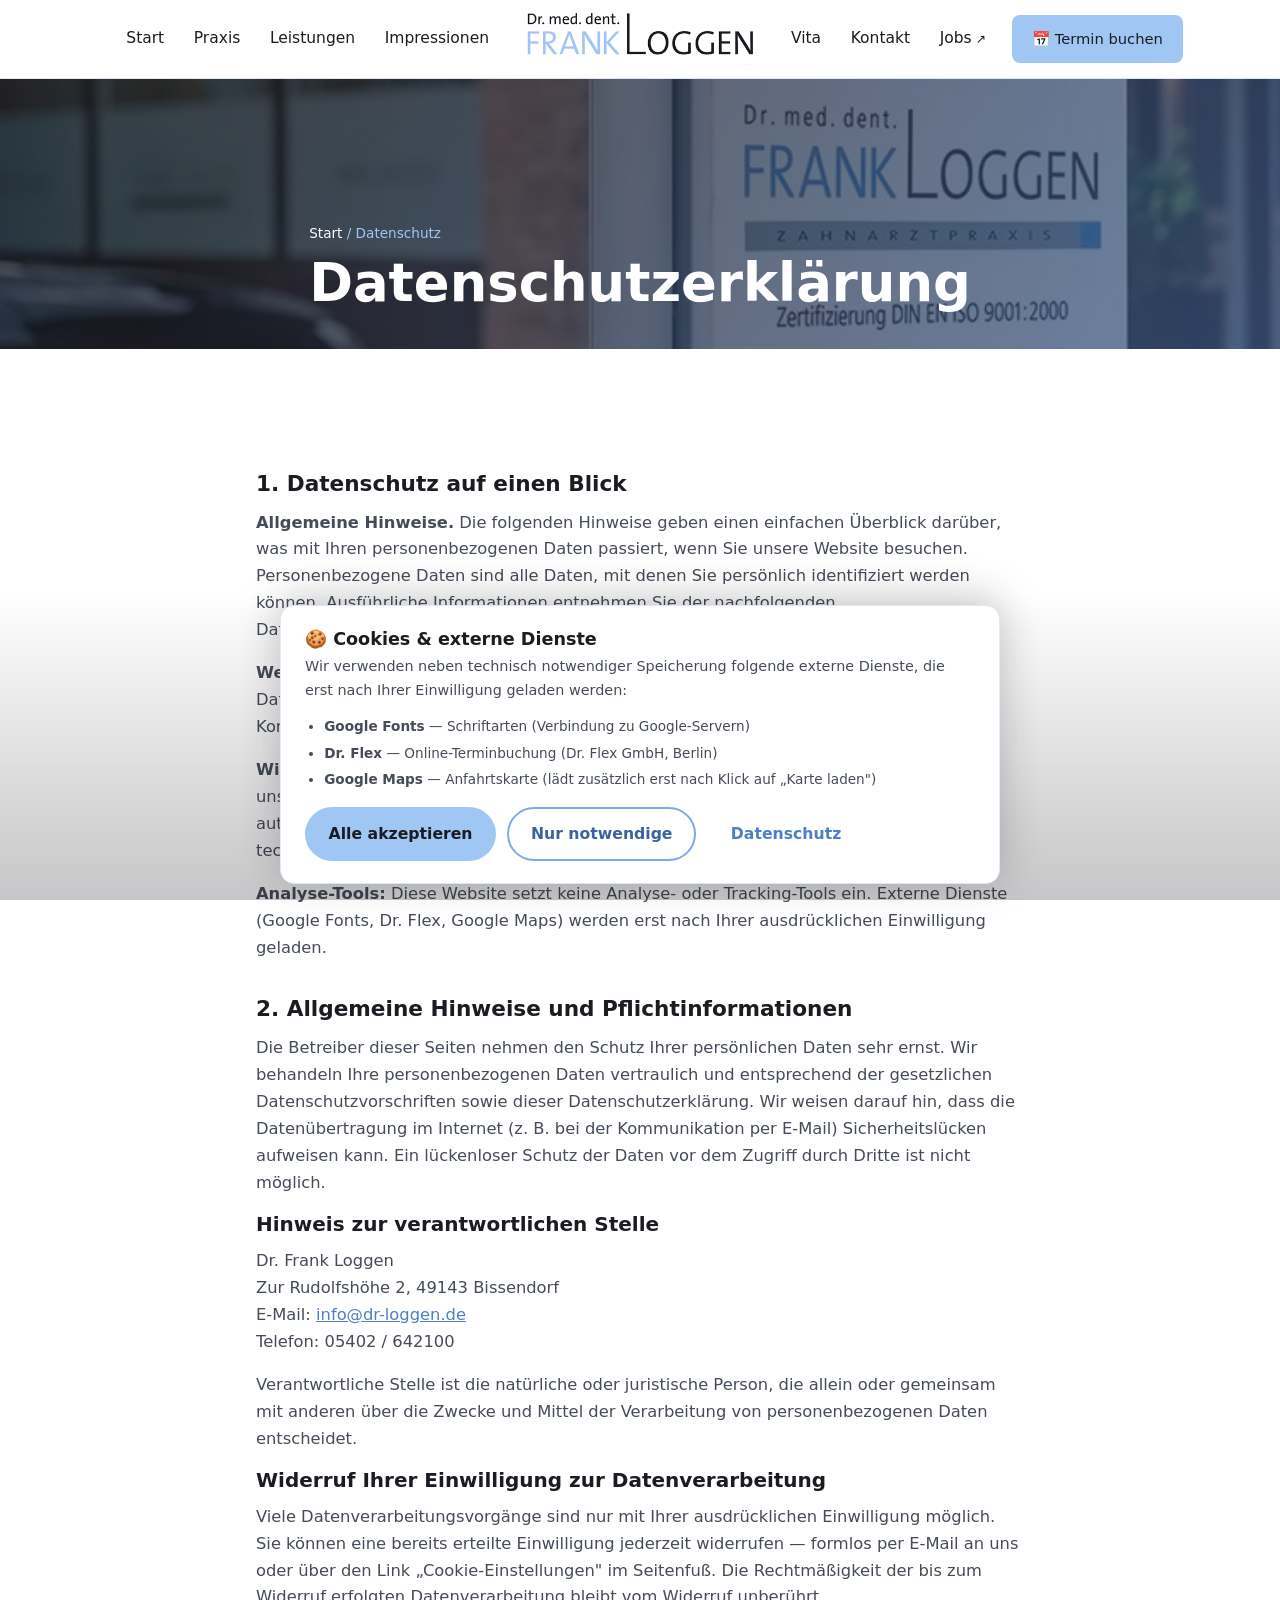
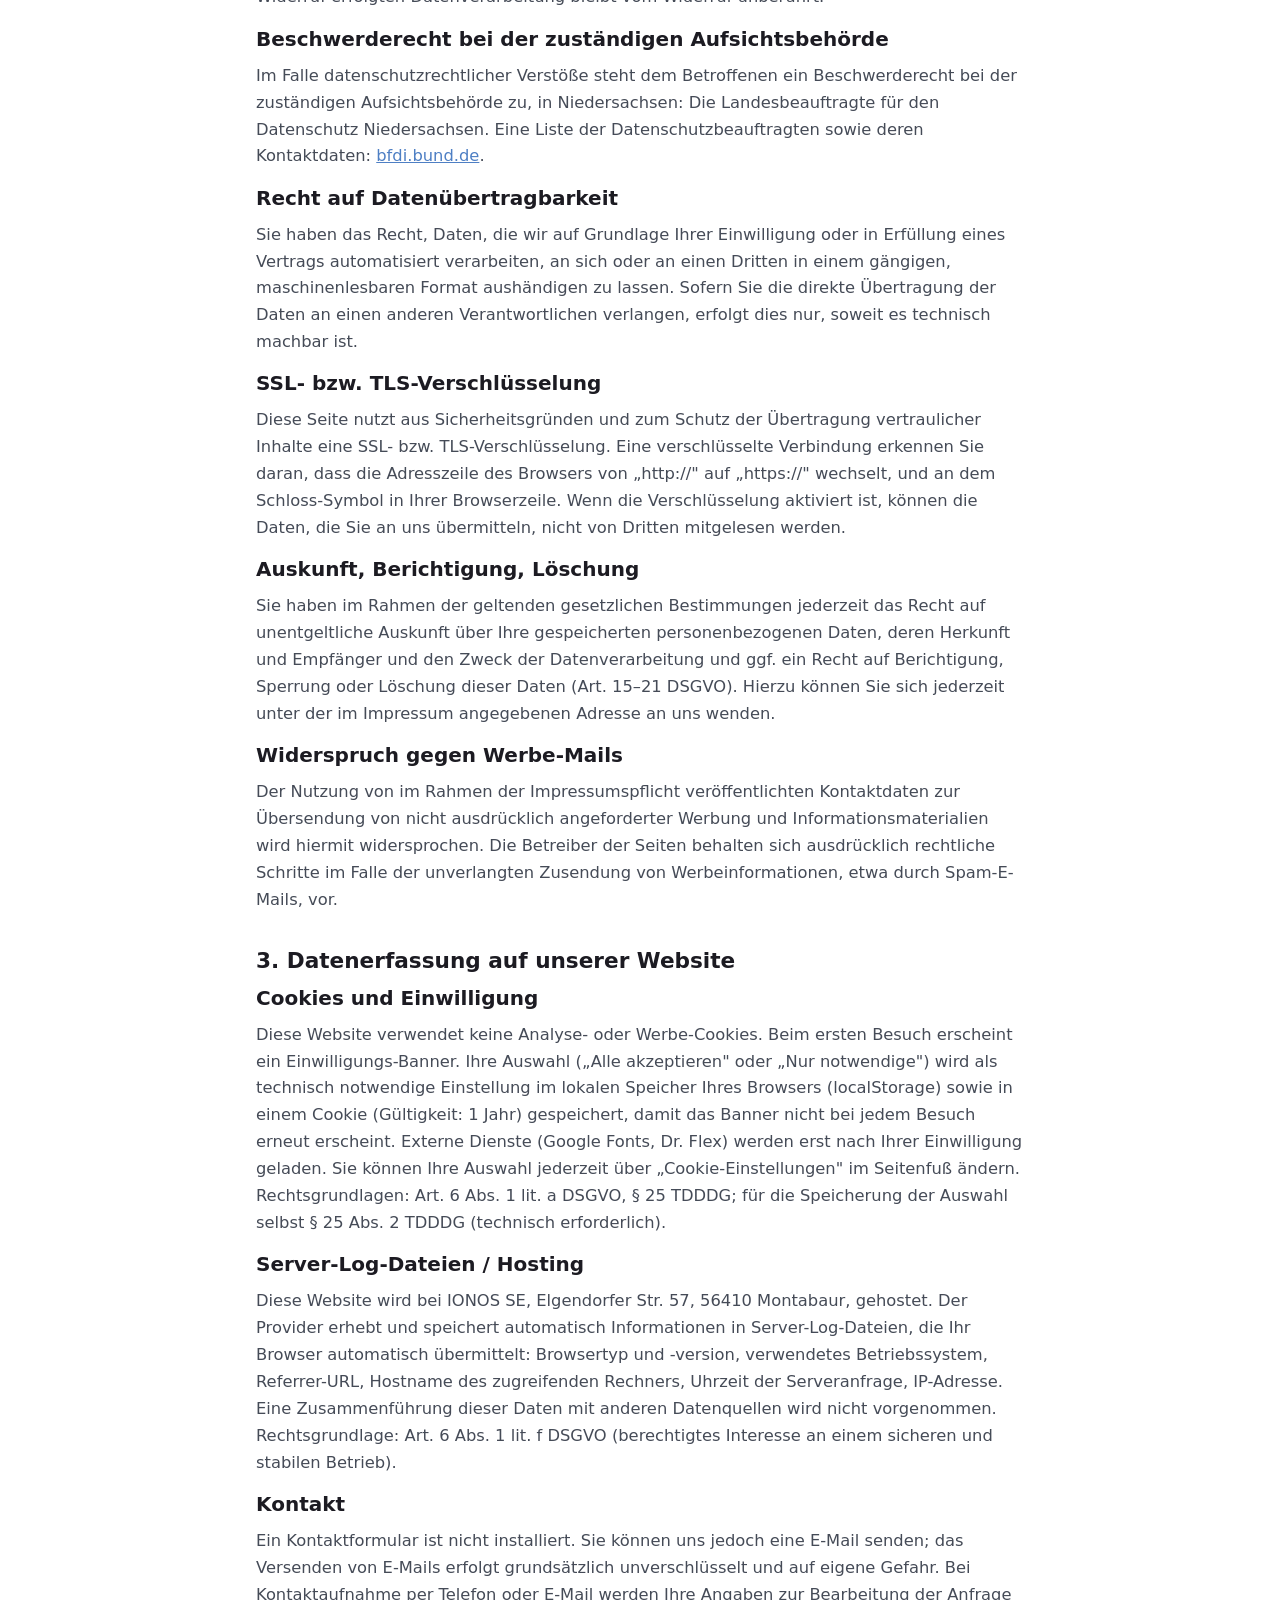
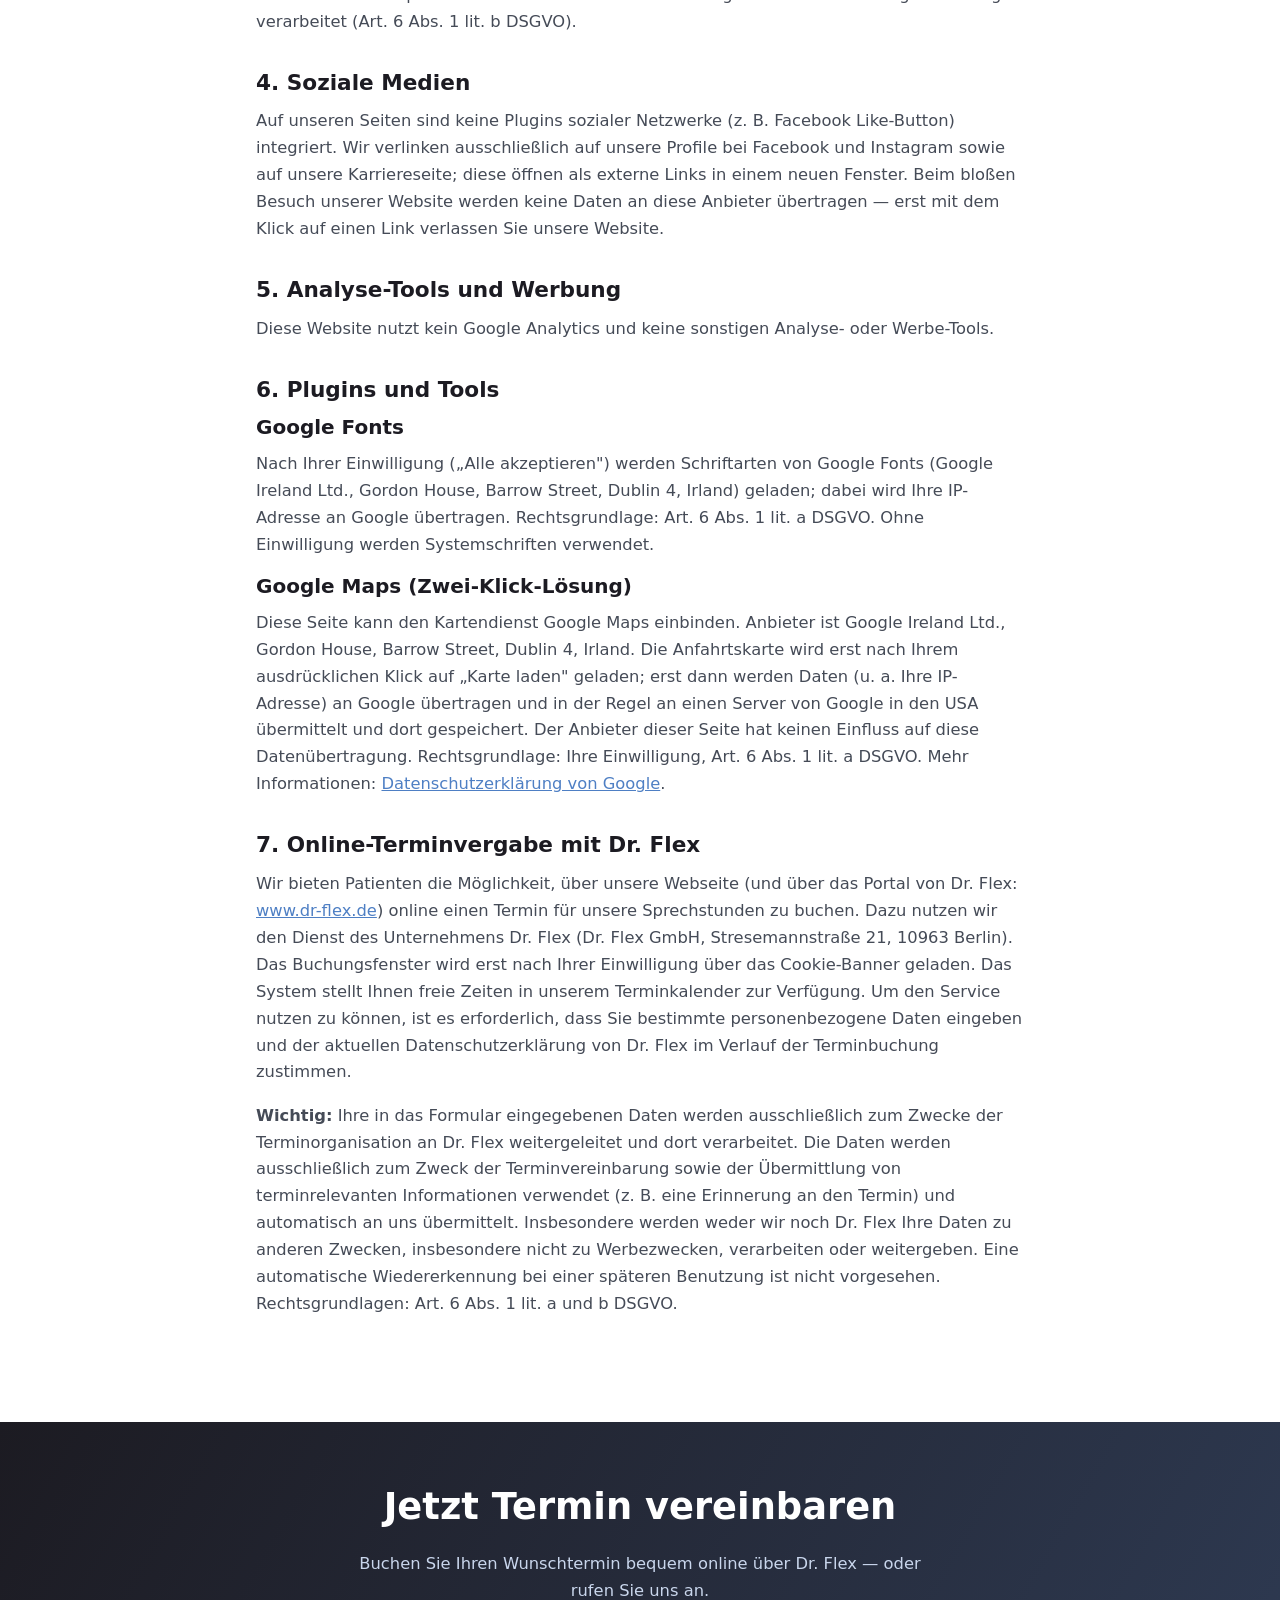
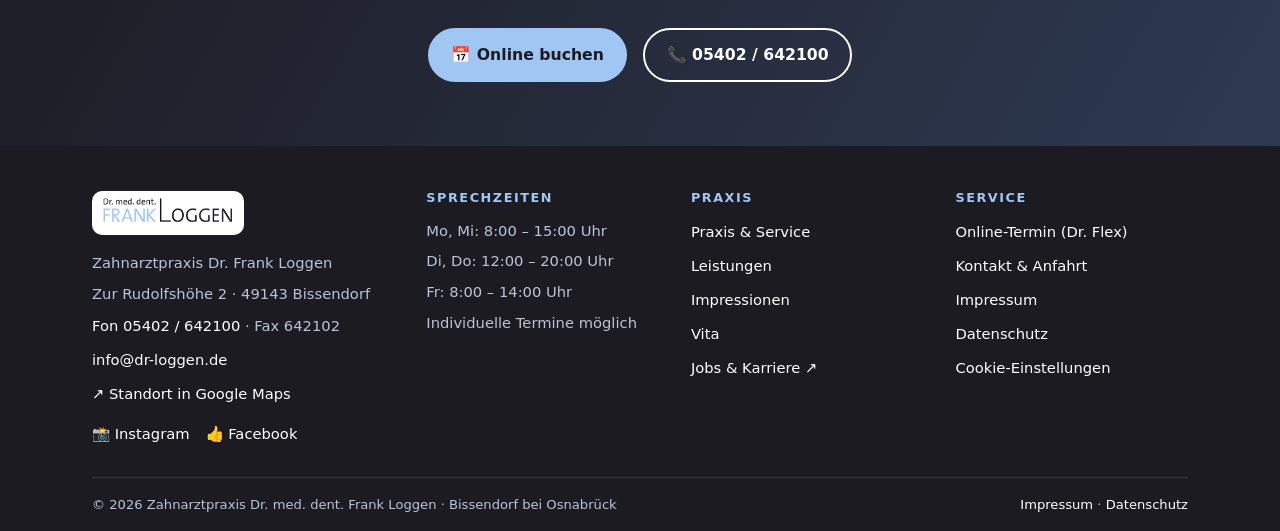
==== index.html @ 16f5368c "v21" ====
<!DOCTYPE html>
<html lang="de">
<head>
<meta charset="utf-8">
<meta name="viewport" content="width=device-width, initial-scale=1">
<title>Datenschutz — Zahnarzt Dr. Loggen Bissendorf</title>
<meta name="description" content="Datenschutzerklärung der Zahnarztpraxis Dr. med. dent. Frank Loggen, Bissendorf.">
<meta name="theme-color" content="#A0C6F3">
<link rel="icon" href="img/logo.png" type="image/png">
<link rel="apple-touch-icon" href="img/logo.png">
<link rel="stylesheet" href="css/style.css?v=27">
<!-- Externe Dienste (Google Fonts, Dr. Flex) werden erst nach
     Cookie-Einwilligung über js/main.js geladen -->
<script src="js/main.js?v=27" defer></script>
</head>
<body>
<a class="skip" href="#main">Zum Inhalt springen</a>

<header class="header">
  <div class="header-inner">
    <button class="burger" aria-expanded="false" aria-controls="nav-panel" aria-label="Menü öffnen">
      <span></span><span></span><span></span>
    </button>
    <nav class="nav-side nav-left" aria-label="Hauptnavigation links">
      <a href="index.html">Start</a>
      <a href="praxis.html">Praxis</a>
      <a href="leistungen.html">Leistungen</a>
      <a href="impressionen.html">Impressionen</a>
    </nav>
    <a class="brand" href="index.html" aria-label="Zur Startseite — Dr. med. dent. Frank Loggen">
      <img src="img/logo.png" alt="Dr. med. dent. Frank Loggen" width="240" height="55">
    </a>
    <nav class="nav-side nav-right" aria-label="Hauptnavigation rechts">
      <a href="vita.html">Vita</a>
      <a href="kontakt.html">Kontakt</a>
      <a class="ext" href="https://dr-loggen.maxbenedikt-karriereseite.de/" target="_blank" rel="noopener" title="Jobs &amp; Karriere"><span>Jobs</span></a>
      <a class="btn btn-primary nav-cta" href="kontakt.html#termin" data-booking>📅 Termin buchen</a>
    </nav>
    <a class="header-call" href="tel:+495402642100" aria-label="Anrufen: 05402 642100">📞</a>
  </div>
</header>

<!-- Mobiles Menü — bewusst AUSSERHALB des Headers (Safari-Fix: position:fixed
     in Elementen mit backdrop-filter wird sonst falsch berechnet) -->
<nav class="nav-panel" id="nav-panel" aria-label="Hauptnavigation">
  <button class="panel-close" aria-label="Menü schließen">✕</button>
  <a href="index.html">Start</a>
      <a href="praxis.html">Praxis</a>
      <a href="leistungen.html">Leistungen</a>
      <a href="impressionen.html">Impressionen</a>
      <a href="vita.html">Vita</a>
      <a href="kontakt.html">Kontakt</a>
  <a class="ext" href="https://dr-loggen.maxbenedikt-karriereseite.de/" target="_blank" rel="noopener"><span>Jobs</span></a>
  <a class="btn btn-primary" href="kontakt.html#termin" data-booking>📅 Termin buchen</a>
  <div class="panel-info">Zur Rudolfshöhe 2 · 49143 Bissendorf<br>Mo Mi 8–15 · Di Do 12–20 · Fr 8–14 Uhr</div>
</nav>

<main id="main">

<div class="ph">
  <div class="ph-bg"><img src="https://www.dr-loggen.de/img/praxis-loggen-haus-01.jpg" alt="" loading="lazy" onerror="this.onerror=null;this.src='img/praxis-loggen-haus-01.jpg'"></div>
  <div class="container ph-content">
    <div class="breadcrumb"><a href="index.html">Start</a> <span>/ Datenschutz</span></div>
    <h1>Datenschutzerklärung</h1>
  </div>
</div>

<section class="section section-alt">
  <div class="container legal">

    <h2>1. Datenschutz auf einen Blick</h2>
    <p><strong>Allgemeine Hinweise.</strong> Die folgenden Hinweise geben einen einfachen Überblick
    darüber, was mit Ihren personenbezogenen Daten passiert, wenn Sie unsere Website besuchen.
    Personenbezogene Daten sind alle Daten, mit denen Sie persönlich identifiziert werden können.
    Ausführliche Informationen entnehmen Sie der nachfolgenden Datenschutzerklärung.</p>
    <p><strong>Wer ist verantwortlich für die Datenerfassung auf dieser Website?</strong>
    Die Datenverarbeitung auf dieser Website erfolgt durch den Websitebetreiber. Dessen Kontaktdaten
    können Sie dem <a href="impressum.html">Impressum</a> dieser Website entnehmen.</p>
    <p><strong>Wie erfassen wir Ihre Daten?</strong> Ihre Daten werden zum einen dadurch erhoben,
    dass Sie uns diese mitteilen (z.&nbsp;B. bei einer Terminbuchung oder per E-Mail). Andere Daten
    werden automatisch beim Besuch der Website durch unsere IT-Systeme erfasst — vor allem technische
    Daten (z.&nbsp;B. Internetbrowser, Betriebssystem oder Uhrzeit des Seitenaufrufs).</p>
    <p><strong>Analyse-Tools:</strong> Diese Website setzt keine Analyse- oder Tracking-Tools ein.
    Externe Dienste (Google Fonts, Dr. Flex, Google Maps) werden erst nach Ihrer ausdrücklichen
    Einwilligung geladen.</p>

    <h2>2. Allgemeine Hinweise und Pflichtinformationen</h2>
    <p>Die Betreiber dieser Seiten nehmen den Schutz Ihrer persönlichen Daten sehr ernst. Wir
    behandeln Ihre personenbezogenen Daten vertraulich und entsprechend der gesetzlichen
    Datenschutzvorschriften sowie dieser Datenschutzerklärung. Wir weisen darauf hin, dass die
    Datenübertragung im Internet (z.&nbsp;B. bei der Kommunikation per E-Mail) Sicherheitslücken
    aufweisen kann. Ein lückenloser Schutz der Daten vor dem Zugriff durch Dritte ist nicht möglich.</p>

    <h3>Hinweis zur verantwortlichen Stelle</h3>
    <p>Dr. Frank Loggen<br>Zur Rudolfshöhe 2, 49143 Bissendorf<br>
    E-Mail: <a href="mailto:info@dr-loggen.de">info@dr-loggen.de</a><br>Telefon: 05402 / 642100</p>
    <p>Verantwortliche Stelle ist die natürliche oder juristische Person, die allein oder gemeinsam
    mit anderen über die Zwecke und Mittel der Verarbeitung von personenbezogenen Daten entscheidet.</p>

    <h3>Widerruf Ihrer Einwilligung zur Datenverarbeitung</h3>
    <p>Viele Datenverarbeitungsvorgänge sind nur mit Ihrer ausdrücklichen Einwilligung möglich.
    Sie können eine bereits erteilte Einwilligung jederzeit widerrufen — formlos per E-Mail an uns
    oder über den Link „Cookie-Einstellungen" im Seitenfuß. Die Rechtmäßigkeit der bis zum Widerruf
    erfolgten Datenverarbeitung bleibt vom Widerruf unberührt.</p>

    <h3>Beschwerderecht bei der zuständigen Aufsichtsbehörde</h3>
    <p>Im Falle datenschutzrechtlicher Verstöße steht dem Betroffenen ein Beschwerderecht bei der
    zuständigen Aufsichtsbehörde zu, in Niedersachsen: Die Landesbeauftragte für den Datenschutz
    Niedersachsen. Eine Liste der Datenschutzbeauftragten sowie deren Kontaktdaten:
    <a href="https://www.bfdi.bund.de/DE/Service/Anschriften/anschriften_table.html" target="_blank"
    rel="noopener">bfdi.bund.de</a>.</p>

    <h3>Recht auf Datenübertragbarkeit</h3>
    <p>Sie haben das Recht, Daten, die wir auf Grundlage Ihrer Einwilligung oder in Erfüllung eines
    Vertrags automatisiert verarbeiten, an sich oder an einen Dritten in einem gängigen,
    maschinenlesbaren Format aushändigen zu lassen. Sofern Sie die direkte Übertragung der Daten an
    einen anderen Verantwortlichen verlangen, erfolgt dies nur, soweit es technisch machbar ist.</p>

    <h3>SSL- bzw. TLS-Verschlüsselung</h3>
    <p>Diese Seite nutzt aus Sicherheitsgründen und zum Schutz der Übertragung vertraulicher Inhalte
    eine SSL- bzw. TLS-Verschlüsselung. Eine verschlüsselte Verbindung erkennen Sie daran, dass die
    Adresszeile des Browsers von „http://" auf „https://" wechselt, und an dem Schloss-Symbol in
    Ihrer Browserzeile. Wenn die Verschlüsselung aktiviert ist, können die Daten, die Sie an uns
    übermitteln, nicht von Dritten mitgelesen werden.</p>

    <h3>Auskunft, Berichtigung, Löschung</h3>
    <p>Sie haben im Rahmen der geltenden gesetzlichen Bestimmungen jederzeit das Recht auf
    unentgeltliche Auskunft über Ihre gespeicherten personenbezogenen Daten, deren Herkunft und
    Empfänger und den Zweck der Datenverarbeitung und ggf. ein Recht auf Berichtigung, Sperrung oder
    Löschung dieser Daten (Art. 15–21 DSGVO). Hierzu können Sie sich jederzeit unter der im
    Impressum angegebenen Adresse an uns wenden.</p>

    <h3>Widerspruch gegen Werbe-Mails</h3>
    <p>Der Nutzung von im Rahmen der Impressumspflicht veröffentlichten Kontaktdaten zur Übersendung
    von nicht ausdrücklich angeforderter Werbung und Informationsmaterialien wird hiermit
    widersprochen. Die Betreiber der Seiten behalten sich ausdrücklich rechtliche Schritte im Falle
    der unverlangten Zusendung von Werbeinformationen, etwa durch Spam-E-Mails, vor.</p>

    <h2>3. Datenerfassung auf unserer Website</h2>

    <h3>Cookies und Einwilligung</h3>
    <p>Diese Website verwendet keine Analyse- oder Werbe-Cookies. Beim ersten Besuch erscheint ein
    Einwilligungs-Banner. Ihre Auswahl („Alle akzeptieren" oder „Nur notwendige") wird als technisch
    notwendige Einstellung im lokalen Speicher Ihres Browsers (localStorage) sowie in einem Cookie
    (Gültigkeit: 1 Jahr) gespeichert, damit das Banner nicht bei jedem Besuch erneut erscheint.
    Externe Dienste (Google Fonts, Dr. Flex) werden erst nach Ihrer Einwilligung geladen. Sie können
    Ihre Auswahl jederzeit über „Cookie-Einstellungen" im Seitenfuß ändern. Rechtsgrundlagen:
    Art. 6 Abs. 1 lit. a DSGVO, § 25 TDDDG; für die Speicherung der Auswahl selbst
    § 25 Abs. 2 TDDDG (technisch erforderlich).</p>

    <h3>Server-Log-Dateien / Hosting</h3>
    <p>Diese Website wird bei IONOS SE, Elgendorfer Str. 57, 56410 Montabaur, gehostet. Der Provider
    erhebt und speichert automatisch Informationen in Server-Log-Dateien, die Ihr Browser automatisch
    übermittelt: Browsertyp und -version, verwendetes Betriebssystem, Referrer-URL, Hostname des
    zugreifenden Rechners, Uhrzeit der Serveranfrage, IP-Adresse. Eine Zusammenführung dieser Daten
    mit anderen Datenquellen wird nicht vorgenommen. Rechtsgrundlage: Art. 6 Abs. 1 lit. f DSGVO
    (berechtigtes Interesse an einem sicheren und stabilen Betrieb).</p>

    <h3>Kontakt</h3>
    <p>Ein Kontaktformular ist nicht installiert. Sie können uns jedoch eine E-Mail senden; das
    Versenden von E-Mails erfolgt grundsätzlich unverschlüsselt und auf eigene Gefahr. Bei
    Kontaktaufnahme per Telefon oder E-Mail werden Ihre Angaben zur Bearbeitung der Anfrage
    verarbeitet (Art. 6 Abs. 1 lit. b DSGVO).</p>

    <h2>4. Soziale Medien</h2>
    <p>Auf unseren Seiten sind keine Plugins sozialer Netzwerke (z.&nbsp;B. Facebook Like-Button)
    integriert. Wir verlinken ausschließlich auf unsere Profile bei Facebook und Instagram sowie
    auf unsere Karriereseite; diese öffnen als externe Links in einem neuen Fenster. Beim bloßen
    Besuch unserer Website werden keine Daten an diese Anbieter übertragen — erst mit dem Klick
    auf einen Link verlassen Sie unsere Website.</p>

    <h2>5. Analyse-Tools und Werbung</h2>
    <p>Diese Website nutzt kein Google Analytics und keine sonstigen Analyse- oder Werbe-Tools.</p>

    <h2>6. Plugins und Tools</h2>

    <h3>Google Fonts</h3>
    <p>Nach Ihrer Einwilligung („Alle akzeptieren") werden Schriftarten von Google Fonts
    (Google Ireland Ltd., Gordon House, Barrow Street, Dublin 4, Irland) geladen; dabei wird Ihre
    IP-Adresse an Google übertragen. Rechtsgrundlage: Art. 6 Abs. 1 lit. a DSGVO. Ohne Einwilligung
    werden Systemschriften verwendet.</p>

    <h3>Google Maps (Zwei-Klick-Lösung)</h3>
    <p>Diese Seite kann den Kartendienst Google Maps einbinden. Anbieter ist Google Ireland Ltd.,
    Gordon House, Barrow Street, Dublin 4, Irland. Die Anfahrtskarte wird erst nach Ihrem
    ausdrücklichen Klick auf „Karte laden" geladen; erst dann werden Daten (u.&nbsp;a. Ihre
    IP-Adresse) an Google übertragen und in der Regel an einen Server von Google in den USA
    übermittelt und dort gespeichert. Der Anbieter dieser Seite hat keinen Einfluss auf diese
    Datenübertragung. Rechtsgrundlage: Ihre Einwilligung, Art. 6 Abs. 1 lit. a DSGVO.
    Mehr Informationen: <a href="https://policies.google.com/privacy?hl=de" target="_blank"
    rel="noopener">Datenschutzerklärung von Google</a>.</p>

    <h2>7. Online-Terminvergabe mit Dr. Flex</h2>
    <p>Wir bieten Patienten die Möglichkeit, über unsere Webseite (und über das Portal von Dr. Flex:
    <a href="https://www.dr-flex.de" target="_blank" rel="noopener">www.dr-flex.de</a>) online einen
    Termin für unsere Sprechstunden zu buchen. Dazu nutzen wir den Dienst des Unternehmens Dr. Flex
    (Dr. Flex GmbH, Stresemannstraße 21, 10963 Berlin). Das Buchungsfenster wird erst nach Ihrer
    Einwilligung über das Cookie-Banner geladen. Das System stellt Ihnen freie Zeiten in unserem
    Terminkalender zur Verfügung. Um den Service nutzen zu können, ist es erforderlich, dass Sie
    bestimmte personenbezogene Daten eingeben und der aktuellen Datenschutzerklärung von Dr. Flex
    im Verlauf der Terminbuchung zustimmen.</p>
    <p><strong>Wichtig:</strong> Ihre in das Formular eingegebenen Daten werden ausschließlich zum
    Zwecke der Terminorganisation an Dr. Flex weitergeleitet und dort verarbeitet. Die Daten werden
    ausschließlich zum Zweck der Terminvereinbarung sowie der Übermittlung von terminrelevanten
    Informationen verwendet (z.&nbsp;B. eine Erinnerung an den Termin) und automatisch an uns
    übermittelt. Insbesondere werden weder wir noch Dr. Flex Ihre Daten zu anderen Zwecken,
    insbesondere nicht zu Werbezwecken, verarbeiten oder weitergeben. Eine automatische
    Wiedererkennung bei einer späteren Benutzung ist nicht vorgesehen. Rechtsgrundlagen:
    Art. 6 Abs. 1 lit. a und b DSGVO.</p>
  </div>
</section>
</main>

<div class="cta-banner">
  <h2>Jetzt Termin vereinbaren</h2>
  <p>Buchen Sie Ihren Wunschtermin bequem online über Dr.&nbsp;Flex — oder rufen Sie uns an.</p>
  <a href="kontakt.html#termin" class="btn btn-white" data-booking>📅 Online buchen</a>
  &nbsp;
  <a href="tel:+495402642100" class="btn btn-outline" style="border-color:#fff;color:#fff">📞 05402 / 642100</a>
</div>

<footer class="footer">
  <div class="container">
    <div class="footer-grid">
      <div>
        <img class="flogo" src="img/logo.png" alt="Dr. med. dent. Frank Loggen">
        <ul>
          <li>Zahnarztpraxis Dr. Frank Loggen</li>
          <li>Zur Rudolfshöhe 2 · 49143 Bissendorf</li>
          <li><a href="tel:+495402642100">Fon 05402 / 642100</a> · Fax 642102</li>
          <li><a href="mailto:info@dr-loggen.de">info@dr-loggen.de</a></li>
          <li><a href="https://maps.app.goo.gl/NboW6xYLQqTnqpyh9" target="_blank" rel="noopener">↗ Standort in Google Maps</a></li>
          <li class="social-row">
            <a href="https://www.instagram.com/zahnarztpraxis_dr_loggen/" target="_blank" rel="noopener" aria-label="Instagram">📸 Instagram</a>
            <a href="https://de-de.facebook.com/DrLoggen/" target="_blank" rel="noopener" aria-label="Facebook">👍 Facebook</a>
          </li>
        </ul>
      </div>
      <div>
        <h4>Sprechzeiten</h4>
        <ul>
          <li>Mo, Mi: 8:00 – 15:00 Uhr</li>
          <li>Di, Do: 12:00 – 20:00 Uhr</li>
          <li>Fr: 8:00 – 14:00 Uhr</li>
          <li>Individuelle Termine möglich</li>
        </ul>
      </div>
      <div>
        <h4>Praxis</h4>
        <ul>
          <li><a href="praxis.html">Praxis &amp; Service</a></li>
          <li><a href="leistungen.html">Leistungen</a></li>
          <li><a href="impressionen.html">Impressionen</a></li>
          <li><a href="vita.html">Vita</a></li>
          <li><a href="https://dr-loggen.maxbenedikt-karriereseite.de/" target="_blank" rel="noopener">Jobs &amp; Karriere ↗</a></li>
        </ul>
      </div>
      <div>
        <h4>Service</h4>
        <ul>
          <li><a href="kontakt.html#termin" data-booking>Online-Termin (Dr. Flex)</a></li>
          <li><a href="kontakt.html">Kontakt &amp; Anfahrt</a></li>
          <li><a href="impressum.html">Impressum</a></li>
          <li><a href="datenschutz.html">Datenschutz</a></li>
          <li><a href="#" onclick="return openConsent()">Cookie-Einstellungen</a></li>
        </ul>
      </div>
    </div>
    <div class="footer-bottom">
      <span>© 2026 Zahnarztpraxis Dr. med. dent. Frank Loggen · Bissendorf bei Osnabrück</span>
      <span><a href="impressum.html">Impressum</a> · <a href="datenschutz.html">Datenschutz</a></span>
    </div>
  </div>
</footer>

<!-- Mobile Schnellleiste: Anrufen & Termin (nur Handy) -->
<div class="mcta">
  <a href="tel:+495402642100">📞 Anrufen</a>
  <a href="kontakt.html#termin" data-booking class="mcta-book">📅 Termin buchen</a>
</div>

<!-- ═══════ Cookie- / Einwilligungs-Banner ═══════ -->
<div class="consent" id="consent" hidden role="dialog" aria-modal="false" aria-labelledby="consent-title">
  <div class="consent-card">
    <h3 id="consent-title">🍪 Cookies &amp; externe Dienste</h3>
    <p>Wir verwenden neben technisch notwendiger Speicherung folgende externe Dienste,
    die erst nach Ihrer Einwilligung geladen werden:</p>
    <ul class="consent-list">
      <li><strong>Google Fonts</strong> — Schriftarten (Verbindung zu Google-Servern)</li>
      <li><strong>Dr. Flex</strong> — Online-Terminbuchung (Dr. Flex GmbH, Berlin)</li>
      <li><strong>Google Maps</strong> — Anfahrtskarte (lädt zusätzlich erst nach Klick auf „Karte laden")</li>
    </ul>
    <div class="consent-btns">
      <button class="btn btn-primary" data-consent="all">Alle akzeptieren</button>
      <button class="btn btn-outline" data-consent="essential">Nur notwendige</button>
      <a href="datenschutz.html" class="btn" style="color:var(--blue)">Datenschutz</a>
    </div>
    <p class="consent-hint">Hinweis: Für die Online-Terminbuchung über Dr.&nbsp;Flex wird
    „Alle akzeptieren" benötigt. Alternativ erreichen Sie uns unter 05402&nbsp;/&nbsp;642100.</p>
  </div>
</div>
</body>
</html>
---- css/style.css ----
/* ============================================================
   Zahnarztpraxis Dr. Frank Loggen — Bissendorf (Stand v12)
   Farbwelt: Logo-Hellblau #A0C6F3 · Logo-Dunkel #1C1B22
   ============================================================ */

:root{
  --ink:      #1C1B22;   /* Logo-Dunkel: Überschriften, dunkle Flächen */
  --sky:      #A0C6F3;   /* Logo-Hellblau: HAUPTFARBE (Buttons, Akzente) */
  --sky-d:    #7FA9E4;   /* Logo-Blau dunkler (Hover) */
  --sky-l:    #EAF2FC;   /* Hellblau-Fläche */
  --blue:     #4E7FC4;   /* abgeleitetes Mittelblau (Links, Labels) */
  --blue-d:   #3A639F;   /* Mittelblau dunkel */
  --paper:    #F7FAFD;
  --white:    #FFFFFF;
  --line:     #DEE7F4;
  --text:     #454B57;
  --gold:     #E8B94F;

  --ff-display:"Bricolage Grotesque","Segoe UI",system-ui,sans-serif;
  --ff-body:"Instrument Sans","Segoe UI",system-ui,sans-serif;
  --r:14px;
  --shadow:0 10px 30px rgba(28,27,34,.10);
  --maxw:1160px;
}

*,*::before,*::after{box-sizing:border-box}
html{scroll-behavior:smooth}
body{margin:0;font-family:var(--ff-body);color:var(--text);background:var(--paper);
  font-size:1.02rem;line-height:1.65;-webkit-font-smoothing:antialiased}
img{max-width:100%;display:block}
a{color:var(--blue)}
h1,h2,h3,h4{font-family:var(--ff-display);color:var(--ink);line-height:1.15;margin:0 0 .6em;font-weight:700}
h1{font-size:clamp(2rem,5vw,3.3rem)}
h2{font-size:clamp(1.5rem,3.4vw,2.3rem)}
h3{font-size:1.25rem}
p{margin:0 0 1em}
.container{max-width:var(--maxw);margin:0 auto;padding:0 clamp(1rem,4vw,2rem)}
:focus-visible{outline:3px solid var(--sky);outline-offset:2px;border-radius:4px}
.skip{position:absolute;left:-999px;top:0;background:var(--ink);color:#fff;padding:.6rem 1rem;z-index:600}
.skip:focus{left:0}

/* ---------- Scan-Linie (Signatur) ---------- */
.scanline{position:relative;display:inline-block;padding-bottom:.35rem}
.scanline::after{content:"";position:absolute;left:0;bottom:0;height:4px;width:64px;border-radius:2px;
  background:linear-gradient(90deg,var(--sky),var(--blue));animation:scan 3.2s ease-in-out infinite alternate}
@keyframes scan{from{transform:translateX(0);width:40px}to{transform:translateX(28px);width:72px}}
@media (prefers-reduced-motion:reduce){
  .scanline::after{animation:none}
  .reveal{opacity:1!important;transform:none!important}
  .nav-panel a{animation:none!important;opacity:1!important}
  html{scroll-behavior:auto}
}

/* ============================================================
   HEADER — Logo mittig, Navigation links & rechts
   ============================================================ */
.header{position:sticky;top:0;z-index:100;background:rgba(255,255,255,.94);
  -webkit-backdrop-filter:blur(10px);backdrop-filter:blur(10px);border-bottom:1px solid var(--line)}
.header-inner{max-width:1260px;margin:0 auto;padding:.65rem clamp(1rem,3vw,2rem);
  display:grid;grid-template-columns:1fr auto 1fr;align-items:center;gap:1rem}
.brand{display:flex;justify-content:center;text-decoration:none;padding:.15rem .5rem}
.brand img{height:52px;width:auto;transition:transform .25s}
.brand:hover img{transform:scale(1.04)}

.nav-side{display:flex;align-items:center;gap:.15rem}
.nav-left{justify-content:flex-end}
.nav-right{justify-content:flex-start}
.nav-side a{position:relative;display:block;padding:.6rem .85rem;color:var(--ink);
  text-decoration:none;font-weight:500;font-size:.97rem;white-space:nowrap;border-radius:8px;
  transition:color .2s,transform .2s}
.nav-side a:not(.btn)::after{content:"";position:absolute;left:.85rem;right:.85rem;bottom:.3rem;height:2px;
  background:linear-gradient(90deg,var(--sky),var(--blue));border-radius:2px;
  transform:scaleX(0);transform-origin:center;transition:transform .25s ease}
.nav-side a:not(.btn):hover{color:var(--blue-d);transform:translateY(-1px)}
.nav-side a:not(.btn):hover::after{transform:scaleX(1)}
.nav-side a[aria-current="page"]{color:var(--blue-d)}
.nav-side a[aria-current="page"]::after{transform:scaleX(1)}
.ext::after{content:none}
.nav-side .ext span::after{content:" ↗";font-size:.8em}
.nav-cta{margin-left:.6rem}

.btn{display:inline-flex;align-items:center;gap:.5rem;padding:.75rem 1.35rem;border-radius:999px;
  font-weight:600;text-decoration:none;border:2px solid transparent;cursor:pointer;
  font-family:var(--ff-body);font-size:.98rem;transition:.2s;white-space:nowrap}
.btn-primary{background:var(--sky);color:var(--ink)}
.btn-primary:hover{background:var(--sky-d);transform:translateY(-1px);box-shadow:0 6px 16px rgba(160,198,243,.55)}
.btn-outline{border-color:var(--sky-d);color:var(--blue-d);background:transparent}
.btn-outline:hover{background:var(--sky-l)}
.btn-white{background:var(--sky);color:var(--ink);border-color:var(--sky)}
.btn-white:hover{background:var(--sky-l)}
.header .nav-cta.btn{padding:.6rem 1.15rem;font-size:.92rem}

.burger{display:none;background:none;border:0;width:46px;height:46px;cursor:pointer;border-radius:10px;z-index:220;position:relative}
.burger span{display:block;height:2.5px;background:var(--ink);margin:5px 8px;border-radius:2px;transition:.25s}
.burger[aria-expanded="true"] span:nth-child(1){transform:translateY(7.5px) rotate(45deg)}
.burger[aria-expanded="true"] span:nth-child(2){opacity:0}
.burger[aria-expanded="true"] span:nth-child(3){transform:translateY(-7.5px) rotate(-45deg)}
.header-call{display:none}

/* Mobiles Menü — außerhalb des Headers (Safari-Fix), volle Höhe, Schließen-Knopf */
.nav-panel{position:fixed;top:0;left:0;right:0;width:100%;height:100vh;height:100dvh;
  background:#fff;z-index:300;display:flex;flex-direction:column;overflow-y:auto;
  align-items:center;justify-content:center;gap:.3rem;
  padding:calc(4rem + env(safe-area-inset-top)) 1.5rem calc(2rem + env(safe-area-inset-bottom));
  visibility:hidden;opacity:0;transform:translateY(-8px);
  transition:opacity .25s ease,transform .25s ease,visibility .25s}
.panel-close{position:absolute;top:calc(.9rem + env(safe-area-inset-top));right:1rem;width:48px;height:48px;
  border:1px solid var(--line);border-radius:12px;background:var(--sky-l);color:var(--ink);
  font-size:1.3rem;cursor:pointer;line-height:1}
.panel-close:hover{background:var(--sky)}
.nav-panel.open{visibility:visible;opacity:1;transform:none}
.nav-panel a{font-family:var(--ff-display);font-size:1.35rem;font-weight:600;color:var(--ink);
  text-decoration:none;padding:.55rem 1.4rem;border-radius:12px;opacity:0}
.nav-panel.open a{animation:navIn .4s ease forwards}
.nav-panel a:nth-of-type(1){animation-delay:.04s}.nav-panel a:nth-of-type(2){animation-delay:.08s}
.nav-panel a:nth-of-type(3){animation-delay:.12s}.nav-panel a:nth-of-type(4){animation-delay:.16s}
.nav-panel a:nth-of-type(5){animation-delay:.20s}.nav-panel a:nth-of-type(6){animation-delay:.24s}
.nav-panel a:nth-of-type(7){animation-delay:.28s}.nav-panel a:nth-of-type(8){animation-delay:.32s}
@keyframes navIn{from{opacity:0;transform:translateY(14px)}to{opacity:1;transform:none}}
.nav-panel a:hover{background:var(--sky-l);color:var(--blue-d)}
.nav-panel a[aria-current="page"]{color:var(--blue-d)}
.nav-panel .btn{font-size:1.1rem;margin-top:1rem}
.nav-panel .panel-info{margin-top:2rem;font-size:.9rem;color:var(--text);text-align:center;opacity:0;transition:opacity .3s .35s}
.nav-panel.open .panel-info{opacity:1}

/* ---------- Hero ---------- */
.hero{position:relative;display:grid;grid-template-columns:1.05fr .95fr;gap:0;min-height:min(78vh,680px);
  background:linear-gradient(160deg,#fff 0%,var(--sky-l) 100%);overflow:hidden}
.hero::before,.hero::after{content:"";position:absolute;border-radius:50%;pointer-events:none;
  background:radial-gradient(circle,var(--sky) 0%,transparent 70%);opacity:.35;filter:blur(10px);
  animation:blob 12s ease-in-out infinite alternate}
.hero::before{width:340px;height:340px;top:-120px;left:-90px}
.hero::after{width:260px;height:260px;bottom:-100px;left:34%;animation-delay:3s;opacity:.25}
@keyframes blob{from{transform:translate(0,0) scale(1)}to{transform:translate(30px,24px) scale(1.12)}}
.hero-left{position:relative;z-index:1}
.hero-left{display:flex;flex-direction:column;justify-content:center;padding:clamp(2rem,6vw,5rem) clamp(1.2rem,5vw,4rem)}
.hero-tag{display:inline-flex;align-items:center;gap:.5rem;background:#fff;border:1px solid var(--line);border-radius:999px;
  padding:.35rem .9rem;font-size:.82rem;font-weight:600;color:var(--blue-d);width:fit-content;margin-bottom:1.2rem;letter-spacing:.04em}
.hero-tag::before{content:"";width:8px;height:8px;border-radius:50%;background:var(--sky)}
.hero h1 em{font-style:normal;background:linear-gradient(90deg,var(--blue),var(--sky),var(--blue));
  background-size:200% auto;-webkit-background-clip:text;background-clip:text;color:transparent;
  animation:shine 4s linear infinite}
@keyframes shine{to{background-position:200% center}}
.hero-sub{font-size:1.1rem;max-width:34rem;margin-bottom:1.6rem}
.hero-btns{display:flex;gap:.8rem;flex-wrap:wrap;margin-bottom:2.2rem}
.hero .hero-btns .btn-primary{animation:glowPulse 2.6s ease-in-out infinite}
@keyframes glowPulse{0%,100%{box-shadow:0 0 0 0 rgba(160,198,243,.55)}50%{box-shadow:0 0 0 12px rgba(160,198,243,0)}}
.hero-facts{display:flex;gap:2rem;flex-wrap:wrap}
.fact-num{font-family:var(--ff-display);font-size:1.7rem;font-weight:700;color:var(--ink)}
.fact-lbl{font-size:.85rem}
.hero-right{position:relative;min-height:420px;overflow:hidden;
  border-radius:0 0 0 clamp(28px,5vw,64px);box-shadow:0 24px 60px rgba(28,27,34,.18)}
.hero-right img{width:100%;height:100%;object-fit:cover;object-position:72% 50%}
.hero-right::before{content:"";position:absolute;inset:0;z-index:1;pointer-events:none;
  background:linear-gradient(90deg,rgba(234,242,252,.55) 0%,transparent 22%)}
.hero-badge{position:absolute;z-index:2;left:clamp(.8rem,3vw,2rem);bottom:clamp(.8rem,3vw,2rem);background:#fff;border-radius:var(--r);
  box-shadow:var(--shadow);padding:.9rem 1.2rem;display:flex;gap:.8rem;align-items:center;max-width:90%}
.hero-badge .ico{font-size:1.6rem}
.hero-badge strong{display:block;color:var(--ink);font-size:.95rem}
.hero-badge span{font-size:.8rem}

/* ---------- Sektionen & Karten ---------- */
.section{padding:clamp(3rem,7vw,5.5rem) 0}
.section-alt{background:#fff}
.section-label{display:inline-block;font-size:.8rem;font-weight:700;letter-spacing:.14em;text-transform:uppercase;color:var(--blue);margin-bottom:.7rem}
.section-lead{max-width:44rem;font-size:1.08rem}
.center{text-align:center}
.center .section-lead{margin-left:auto;margin-right:auto}

.cards-grid{display:grid;grid-template-columns:repeat(3,1fr);gap:1.2rem;margin-top:2.4rem}
.card{background:#fff;border:1px solid var(--line);border-radius:var(--r);padding:1.6rem;transition:.25s}
.section-alt .card{background:var(--paper)}
.card:hover{transform:translateY(-4px);box-shadow:var(--shadow);border-color:var(--sky)}
.card-icon{width:52px;height:52px;border-radius:12px;background:var(--sky-l);display:flex;align-items:center;justify-content:center;font-size:1.5rem;margin-bottom:1rem}
.card-title{font-family:var(--ff-display);font-weight:700;color:var(--ink);font-size:1.08rem;margin-bottom:.4rem}
.card-body{font-size:.95rem;margin:0}

/* ---------- Warum wir ---------- */
.why{display:grid;grid-template-columns:1.05fr .95fr;gap:clamp(2rem,5vw,4rem);align-items:center;margin-top:2.2rem}
.why-img{position:relative;border-radius:var(--r);overflow:hidden;aspect-ratio:4/3;
  background:linear-gradient(150deg,var(--sky-l),#fff);display:flex;align-items:center;justify-content:center;padding:1.1rem}
.why-img img{width:100%;height:100%;object-fit:contain;background:#fff;padding:8px;border-radius:12px;
  box-shadow:0 10px 26px rgba(28,27,34,.12)}
.why-badge{position:absolute;right:1rem;bottom:1rem;background:#fff;border-radius:12px;box-shadow:var(--shadow);
  padding:.7rem 1rem;font-size:.85rem;font-weight:600;color:var(--ink)}
.feat{list-style:none;padding:0;margin:1rem 0 0;display:grid;gap:.55rem}
.feat li{position:relative;padding-left:1.7rem}
.feat li strong{color:var(--ink)}
.feat li::before{content:"✓";position:absolute;left:0;top:0;width:1.2rem;height:1.2rem;border-radius:50%;
  background:var(--sky);color:var(--ink);font-weight:700;font-size:.75rem;display:flex;align-items:center;justify-content:center;margin-top:.2rem}

.quoteband{background:linear-gradient(120deg,var(--ink),#2A3550);color:#fff;text-align:center;
  padding:clamp(2.6rem,6vw,4.2rem) 1.5rem}
.quoteband p.big{font-family:var(--ff-display);font-size:clamp(1.3rem,3vw,1.9rem);font-weight:600;
  max-width:44rem;margin:0 auto .6rem;color:#fff;line-height:1.35}
.quoteband p.small{color:var(--sky);margin:0}
.quoteband p.big em{font-style:normal;color:var(--sky);white-space:nowrap}
@media (max-width:560px){.quoteband p.big em{white-space:normal}}

/* ---------- Leistungen-Detail ---------- */
.ld{display:grid;grid-template-columns:1fr 1fr;gap:clamp(1.5rem,4vw,3.5rem);align-items:center;max-width:var(--maxw);
  margin:0 auto;padding:clamp(2rem,5vw,3.5rem) clamp(1rem,4vw,2rem)}
.ld:nth-of-type(even) .ld-img{order:2}
.ld-img{position:relative;border-radius:var(--r);overflow:hidden;aspect-ratio:4/3;
  background:linear-gradient(150deg,var(--sky-l),#fff);display:flex;align-items:center;justify-content:center;padding:1.1rem}
.ld-img img{width:100%;height:100%;object-fit:contain;background:#fff;padding:8px;border-radius:12px;
  box-shadow:0 10px 26px rgba(28,27,34,.12)}
.ld-label{position:absolute;top:1rem;left:1rem;background:rgba(255,255,255,.94);border-radius:999px;
  padding:.3rem .9rem;font-size:.78rem;font-weight:700;color:var(--blue-d);letter-spacing:.05em;text-transform:uppercase}
.ld-label.neu{background:var(--gold);color:var(--ink)}

/* ---------- Galerie & Lightbox ---------- */
.galerie{display:grid;grid-template-columns:repeat(4,1fr);grid-auto-rows:190px;gap:1rem;margin-top:1rem}
.gal{position:relative;border-radius:var(--r);overflow:hidden;background:var(--sky-l);cursor:pointer}
.gal:focus-visible{outline:3px solid var(--sky)}
.gal img{width:100%;height:100%;object-fit:cover;transition:transform .4s}
.gal:hover img{transform:scale(1.05)}
.gal.wide{grid-column:span 2}
.gal.tall{grid-row:span 2}
.gal-cap{position:absolute;left:0;right:0;bottom:0;padding:1.6rem .9rem .7rem;color:#fff;font-size:.85rem;font-weight:600;
  background:linear-gradient(transparent,rgba(28,27,34,.78))}
.gal-h{margin:2.4rem 0 .2rem;font-size:1.15rem}

.lb{position:fixed;inset:0;z-index:500;background:rgba(28,27,34,.94);
  display:flex;flex-direction:column;align-items:center;justify-content:center;
  padding:calc(1rem + env(safe-area-inset-top)) 1rem calc(1rem + env(safe-area-inset-bottom));
  opacity:0;visibility:hidden;transition:opacity .25s,visibility .25s}
.lb.open{opacity:1;visibility:visible}
.lb img{max-width:min(94vw,1100px);max-height:78vh;object-fit:contain;border-radius:10px;
  box-shadow:0 20px 60px rgba(0,0,0,.5);touch-action:pan-y}
.lb-cap{color:#fff;margin-top:.9rem;font-size:.95rem;text-align:center}
.lb-count{color:var(--sky);font-size:.8rem;margin-top:.2rem}
.lb button{position:absolute;border:0;cursor:pointer;background:rgba(255,255,255,.12);color:#fff;
  width:52px;height:52px;border-radius:50%;font-size:1.4rem;display:flex;align-items:center;justify-content:center;
  transition:background .2s;-webkit-backdrop-filter:blur(4px);backdrop-filter:blur(4px)}
.lb button:hover{background:var(--sky);color:var(--ink)}
.lb-close{top:calc(.9rem + env(safe-area-inset-top));right:1rem}
.lb-prev{left:.7rem;top:50%;transform:translateY(-50%)}
.lb-next{right:.7rem;top:50%;transform:translateY(-50%)}
@media (max-width:640px){
  .lb-prev,.lb-next{width:44px;height:44px;font-size:1.15rem}
  .lb img{max-height:70vh}
}

/* ---------- Seitenkopf ---------- */
.ph{position:relative;min-height:270px;display:flex;align-items:flex-end;background:linear-gradient(120deg,var(--ink) 20%,#3F5A87)}
.ph-bg{position:absolute;inset:0;overflow:hidden}
.ph-bg img{width:100%;height:100%;object-fit:cover;opacity:.28}
.ph-content{position:relative;padding-bottom:2.2rem;padding-top:4rem;color:#fff}
.ph-content h1{color:#fff;margin:0}
.breadcrumb{font-size:.85rem;margin-bottom:.5rem;color:var(--sky)}
.breadcrumb a{color:#fff;text-decoration:none}

/* ---------- Öffnungszeiten / Kontakt ---------- */
.z-card{background:#fff;border:1px solid var(--line);border-radius:var(--r);padding:1.5rem}
.z-row{display:flex;justify-content:space-between;padding:.55rem 0;border-bottom:1px solid var(--line);font-size:.97rem}
.z-row:last-child{border:none}
.z-day{font-weight:600;color:var(--ink)}
.z-time.ac{color:var(--blue);font-weight:600}
.z-time.closed{color:#9AA8BC}

.kontakt-grid{display:grid;grid-template-columns:1fr 1.1fr;gap:2rem;margin-top:2rem}
.k-card{background:#fff;border:1px solid var(--line);border-radius:var(--r);padding:1.5rem;display:grid;gap:1.1rem}
.k-row{display:flex;gap:1rem}
.k-ico{width:44px;height:44px;flex:0 0 44px;border-radius:11px;background:var(--sky-l);display:flex;align-items:center;justify-content:center;font-size:1.2rem}
.k-label{font-size:.78rem;text-transform:uppercase;letter-spacing:.08em;color:var(--blue);font-weight:700}
.k-val{color:var(--ink)}
.k-val a{color:var(--ink);text-decoration:none}
.k-val a:hover{color:var(--blue)}

.map-wrap{position:relative;border-radius:var(--r);overflow:hidden;min-height:380px;height:100%;background:var(--sky-l);border:1px solid var(--line)}
.map-consent{position:absolute;inset:0;display:flex;flex-direction:column;align-items:center;justify-content:center;
  text-align:center;padding:2rem;gap:1rem;background:linear-gradient(160deg,var(--sky-l),#fff)}
.map-consent p{max-width:26rem;font-size:.9rem;margin:0}
.map-wrap iframe{width:100%;height:100%;min-height:380px;border:0;display:block}

/* ---------- CTA-Band / Vita ---------- */
.cta-banner{background:linear-gradient(120deg,var(--ink),#2E3A52);color:#fff;text-align:center;
  padding:clamp(2.5rem,6vw,4rem) 1.5rem}
.cta-banner h2{color:#fff}
.cta-banner p{color:#C9D6EC;max-width:36rem;margin:0 auto 1.5rem}

.vita-grid{display:grid;grid-template-columns:.85fr 1.15fr;gap:2.5rem;margin-top:2rem;align-items:start}
.vita-photo{border-radius:var(--r) var(--r) 0 0;overflow:hidden;display:flex;align-items:center;justify-content:center;
  background:linear-gradient(150deg,var(--sky-l),#fff);padding:.8rem}
.vita-photo img{width:100%;max-height:520px;object-fit:contain}
.vita-photo-2{margin-top:1.4rem}
.vita-photo-2 img{max-height:320px}
.vita-name{padding:1rem 1.2rem;background:#fff;border:1px solid var(--line);border-top:0;border-radius:0 0 var(--r) var(--r)}
.vita-name strong{display:block;color:var(--ink)}
.vita-name span{font-size:.85rem}
.vita-section{margin-bottom:1.8rem}
.vita-item{display:flex;gap:1.2rem;padding:.6rem 0;border-bottom:1px solid var(--line)}
.vita-yr{flex:0 0 64px;font-family:var(--ff-display);font-weight:700;color:var(--blue)}

/* ---------- Footer ---------- */
.footer{background:var(--ink);color:#B8C4D8}
.footer a{color:#fff;text-decoration:none}
.footer a:hover{color:var(--sky)}
.footer .flogo{height:44px;width:auto;background:#fff;border-radius:10px;padding:.45rem .7rem;margin-bottom:1rem}
.footer-grid{display:grid;grid-template-columns:1.3fr 1fr 1fr 1fr;gap:2rem;padding:2.8rem 0 1.8rem}
.footer h4{color:var(--sky);font-size:.8rem;letter-spacing:.12em;text-transform:uppercase;margin-bottom:.8rem}
.footer ul{list-style:none;margin:0;padding:0;display:grid;gap:.4rem;font-size:.92rem}
.footer ul a{display:inline-block;padding:.1rem 0}
.footer .social-row{display:flex;gap:1rem;margin-top:.4rem}
.footer-bottom{border-top:1px solid rgba(255,255,255,.12);padding:1rem 0;font-size:.82rem;display:flex;justify-content:space-between;gap:.6rem;flex-wrap:wrap}

/* ---------- Cookie-Banner ---------- */
.consent{position:fixed;inset:auto 0 0 0;z-index:400;padding:1rem;display:flex;justify-content:center;
  background:linear-gradient(transparent,rgba(28,27,34,.25))}
.consent[hidden]{display:none}
.consent-card{background:#fff;border:1px solid var(--line);border-radius:var(--r);box-shadow:0 -6px 40px rgba(28,27,34,.25);
  max-width:720px;width:100%;padding:1.4rem 1.5rem}
.consent-card h3{margin-bottom:.4rem;font-size:1.1rem}
.consent-card p{font-size:.9rem;margin-bottom:.8rem}
.consent-list{font-size:.85rem;margin:0 0 1rem;padding-left:1.2rem;display:grid;gap:.25rem}
.consent-btns{display:flex;gap:.7rem;flex-wrap:wrap}
.consent-hint{display:none;color:var(--blue-d);font-weight:600;font-size:.88rem;margin-top:.6rem}
.consent.attention .consent-hint{display:block}
.consent.attention .consent-card{border-color:var(--blue);animation:pulse .5s ease 2}
@keyframes pulse{50%{transform:scale(1.012)}}

/* ---------- Reveal / Legal ---------- */
.reveal{opacity:0;transform:translateY(22px);transition:opacity .6s ease,transform .6s ease}
.reveal.in{opacity:1;transform:none}
.legal{max-width:52rem}
.legal h2{margin-top:2.2rem;font-size:1.35rem}
.legal .todo{background:#FFF6E3;border:1px dashed var(--gold);border-radius:8px;padding:.6rem 1rem;font-size:.92rem}

/* ---------- Animiertes Gebiss (Startseite) ---------- */
.teeth-wrap{max-width:420px;margin:2rem auto 0}
.teeth-anim{width:100%;height:auto;display:block}
.teeth-anim .tooth{fill:#fff;stroke:var(--sky-d);stroke-width:2;animation:toothGlow 4.5s ease-in-out infinite}
.teeth-anim .t1{animation-delay:.15s}.teeth-anim .t2{animation-delay:.55s}
.teeth-anim .t3{animation-delay:.95s}.teeth-anim .t4{animation-delay:1.35s}
.teeth-anim .t5{animation-delay:1.75s}.teeth-anim .t6{animation-delay:2.15s}
.teeth-anim .t7{animation-delay:2.55s}.teeth-anim .t8{animation-delay:2.95s}
@keyframes toothGlow{0%,100%{fill:#fff;transform:translateY(0)}8%{fill:var(--sky-l)}16%{fill:var(--sky);transform:translateY(-4px)}30%{fill:#fff;transform:translateY(0)}}
.teeth-anim .beam{animation:beamSweep 4.5s ease-in-out infinite;opacity:.9}
.teeth-anim .beam-glow{animation:beamSweep 4.5s ease-in-out infinite;opacity:.25}
@keyframes beamSweep{0%{transform:translateX(-30px)}90%,100%{transform:translateX(400px)}}
.teeth-caption{text-align:center;font-size:.85rem;color:var(--blue);margin-top:.5rem;font-weight:600}
@media (prefers-reduced-motion:reduce){
  .teeth-anim .tooth,.teeth-anim .beam,.teeth-anim .beam-glow{animation:none}
  .teeth-anim .beam,.teeth-anim .beam-glow{display:none}
}

/* ---------- Fotoband (Startseite) ---------- */
.fotoband{display:grid;grid-template-columns:repeat(4,1fr);gap:.6rem;padding:.6rem;background:#fff}
.fb-item{position:relative;display:block;overflow:hidden;border-radius:12px;aspect-ratio:4/3;background:var(--sky-l)}
.fb-item img{width:100%;height:100%;object-fit:cover;transition:transform .45s}
.fb-item:hover img{transform:scale(1.06)}
.fb-item span{position:absolute;left:0;right:0;bottom:0;padding:1.4rem .8rem .6rem;color:#fff;
  font-size:.85rem;font-weight:600;background:linear-gradient(transparent,rgba(28,27,34,.75))}

/* ---------- Instagram-Banner ---------- */
.insta-banner{margin-top:3rem;background:linear-gradient(120deg,var(--sky-l),#fff);
  border:1px solid var(--line);border-radius:var(--r);padding:1.6rem 1.8rem;
  display:flex;justify-content:space-between;align-items:center;gap:1.5rem;flex-wrap:wrap}
.insta-banner h3{margin-bottom:.3rem}
.insta-banner p{margin:0;font-size:.95rem}
.insta-btns{display:flex;gap:.7rem;flex-wrap:wrap}

/* ---------- Mobile Schnellleiste ---------- */
.mcta{display:none}

/* ============================================================
   RESPONSIVE
   ============================================================ */
@media (min-width:1500px){
  .header-inner{max-width:1400px}
  .nav-side a{padding:.6rem 1.05rem;font-size:1rem}
}
@media (max-width:1260px){
  .nav-side a{padding:.6rem .55rem;font-size:.9rem}
  .header .nav-cta.btn{padding:.5rem .85rem;font-size:.86rem}
  .brand img{height:46px}
  .nav-cta{margin-left:.3rem}
}
@media (max-width:1024px){
  .cards-grid{grid-template-columns:repeat(2,1fr)}
  .galerie{grid-template-columns:repeat(3,1fr)}
  .hero{grid-template-columns:1fr}
  .hero-right{min-height:300px;order:-1;border-radius:0 0 28px 28px}
  .hero-right img{object-position:70% 50%}
  .vita-grid{grid-template-columns:1fr}
  .vita-photo{max-width:420px}
  .why{grid-template-columns:1fr}
}
@media (max-width:1080px){
  .nav-side{display:none}
  .burger{display:block}
  .header-inner{grid-template-columns:46px 1fr 46px}
  .brand img{height:44px}
  .header-call{display:flex;align-items:center;justify-content:center;width:46px;height:46px;
    border-radius:10px;text-decoration:none;font-size:1.25rem;background:var(--sky-l)}
  .kontakt-grid{grid-template-columns:1fr}
  .ld{grid-template-columns:1fr}
  .ld:nth-of-type(even) .ld-img{order:0}
}
@media (min-width:1081px){
  .nav-panel,.burger,.header-call{display:none}
}
@media (min-width:561px) and (max-width:1024px){
  .footer-grid{grid-template-columns:1fr 1fr;gap:1.8rem}
}
@media (max-width:860px){
  .fotoband{grid-template-columns:repeat(2,1fr)}
}
@media (max-width:560px){
  .cards-grid{grid-template-columns:1fr}
  .galerie{grid-template-columns:repeat(2,1fr);grid-auto-rows:150px}
  .gal.wide{grid-column:span 2}
  .hero-facts{gap:1.2rem}
  body{font-size:1rem}
  .consent-btns .btn{width:100%;justify-content:center}
  .footer-grid{grid-template-columns:1fr 1fr;gap:1.3rem 1rem;padding:2.2rem 0 1.4rem}
  .footer-grid > div:nth-child(1){grid-column:1 / -1}
  .footer-grid > div:nth-child(2){grid-column:1 / -1;
    border-top:1px solid rgba(255,255,255,.1);border-bottom:1px solid rgba(255,255,255,.1);padding:.9rem 0}
  .footer-grid > div:nth-child(2) ul{grid-template-columns:1fr 1fr;gap:.25rem .8rem;font-size:.88rem}
  .footer-grid > div:nth-child(2) h4{margin-bottom:.5rem}
  .footer ul{font-size:.9rem;gap:.35rem}
  .footer .flogo{height:38px}
  .footer-bottom{justify-content:center;text-align:center}
}
@media (max-width:700px){
  .mcta{position:fixed;left:0;right:0;bottom:0;z-index:150;display:grid;grid-template-columns:1fr 1.3fr;
    gap:1px;background:var(--line);border-top:1px solid var(--line);
    padding-bottom:env(safe-area-inset-bottom)}
  .mcta a{display:flex;align-items:center;justify-content:center;gap:.4rem;padding:.95rem .5rem;
    background:#fff;color:var(--ink);font-weight:700;text-decoration:none;font-size:.95rem}
  .mcta a.mcta-book{background:var(--sky);color:var(--ink)}
  .mcta a:active{background:var(--sky-d)}
  body{padding-bottom:calc(56px + env(safe-area-inset-bottom))}
  .consent{bottom:calc(56px + env(safe-area-inset-bottom))}
}

/* ---------- Geräte-Feinanpassungen (Klassen via js/main.js) ---------- */
.input-touch .btn{padding:.85rem 1.5rem;min-height:48px}
.input-touch .nav-panel a{padding:.75rem 1.6rem;min-height:48px}
.input-touch .card:hover{transform:none}
.input-touch .gal:hover img{transform:none}
.os-ios .header{-webkit-backdrop-filter:blur(10px);backdrop-filter:blur(10px)}
.os-ios input,.os-ios button{font-size:16px}
.os-ios .hero{min-height:auto}
.device-phone .hero-right{min-height:260px}
.device-phone .hero-badge{padding:.7rem .9rem}
.device-tablet .cards-grid{grid-template-columns:repeat(2,1fr)}
@supports not (backdrop-filter:blur(10px)){
  .header{background:rgba(255,255,255,.98)}
}


/* ============================================================
   AUFFÄLLIGE ELEMENTE (v13)
   ============================================================ */
/* Scroll-Fortschrittsbalken */
.progressbar{position:fixed;top:0;left:0;height:3px;width:0;z-index:600;
  background:linear-gradient(90deg,var(--sky),var(--blue));transition:width .1s linear}

/* USP-Laufband */
.uspband{background:var(--ink);color:#fff;overflow:hidden;padding:.7rem 0;position:relative}
.uspband .track{display:flex;gap:0;width:max-content;animation:marquee 28s linear infinite;will-change:transform}
.uspband:hover .track{animation-play-state:paused}
.uspband span{display:inline-flex;align-items:center;gap:.6rem;padding:0 1.6rem;
  font-family:var(--ff-display);font-weight:600;font-size:.95rem;white-space:nowrap}
.uspband span::after{content:"✦";color:var(--sky);margin-left:1.6rem;font-size:.8rem}
@keyframes marquee{from{transform:translateX(0)}to{transform:translateX(-50%)}}
@media (prefers-reduced-motion:reduce){
  .uspband .track{animation:none;flex-wrap:wrap;width:auto;justify-content:center}
  .hero::before,.hero::after{animation:none}
  .hero .hero-btns .btn-primary{animation:none}
  .hero h1 em{animation:none;color:var(--blue);background:none;-webkit-background-clip:initial}
}

/* „In 3 Schritten"-Sektion */
.steps{display:grid;grid-template-columns:repeat(3,1fr);gap:1.2rem;margin-top:2.4rem}
.step{position:relative;background:#fff;border:1px solid var(--line);border-radius:var(--r);
  padding:2rem 1.5rem 1.6rem;text-align:center;transition:.25s}
.step:hover{transform:translateY(-4px);box-shadow:var(--shadow);border-color:var(--sky)}
.step-num{width:56px;height:56px;margin:0 auto 1rem;border-radius:50%;
  background:linear-gradient(135deg,var(--sky),var(--blue));color:#fff;
  font-family:var(--ff-display);font-weight:700;font-size:1.4rem;
  display:flex;align-items:center;justify-content:center;box-shadow:0 8px 20px rgba(78,127,196,.35)}
.step h3{font-size:1.1rem;margin-bottom:.4rem}
.step p{font-size:.93rem;margin:0}
.step::after{content:"→";position:absolute;right:-1rem;top:50%;transform:translateY(-50%);
  color:var(--sky-d);font-size:1.6rem;font-weight:700}
.step:last-child::after{content:none}
@media (max-width:860px){
  .steps{grid-template-columns:1fr}
  .step::after{content:"↓";right:auto;left:50%;top:auto;bottom:-1.4rem;transform:translateX(-50%)}
  .step:last-child::after{content:none}
}


/* ============================================================
   VITA — Bild-Duo (Porträt + Zertifikate), identische Boxen, anklickbar
   ============================================================ */
.vita-grid{grid-template-columns:1fr 1fr;align-items:start;gap:clamp(1.6rem,4vw,3rem)}
.vita-visual{display:grid;grid-template-columns:1fr 1fr;gap:.9rem;position:sticky;top:96px}
.vita-card{position:relative;aspect-ratio:4/5;border-radius:var(--r);overflow:hidden;
  background:#fff;border:1px solid var(--line);box-shadow:var(--shadow);cursor:pointer;
  transition:transform .25s,box-shadow .25s}
.vita-card:hover{transform:translateY(-3px);box-shadow:0 16px 40px rgba(28,27,34,.16)}
.vita-card:focus-visible{outline:3px solid var(--sky)}
.vita-card img{width:100%;height:100%;object-fit:cover;object-position:50% 25%;display:block;transition:transform .4s}
.vita-card:hover img{transform:scale(1.04)}
.vita-card::after{content:"🔍";position:absolute;top:.6rem;right:.6rem;width:32px;height:32px;
  border-radius:50%;background:rgba(255,255,255,.9);display:flex;align-items:center;justify-content:center;
  font-size:.85rem;opacity:0;transition:opacity .25s;pointer-events:none}
.vita-card:hover::after{opacity:1}
.input-touch .vita-card::after{opacity:1}
.vita-cap{position:absolute;left:0;right:0;bottom:0;padding:1.8rem .9rem .8rem;color:#fff;
  background:linear-gradient(transparent,rgba(28,27,34,.85));font-size:inherit;font-weight:normal}
.vita-cap strong{display:block;font-family:var(--ff-display);font-size:.98rem;line-height:1.2}
.vita-cap span{font-size:.78rem;opacity:.9}
.vita-badges{grid-column:1 / -1;display:flex;flex-wrap:wrap;gap:.5rem}
.vita-badges span{background:var(--sky-l);border:1px solid var(--line);color:var(--ink);
  border-radius:999px;padding:.35rem .8rem;font-size:.8rem;font-weight:600}
@media (max-width:1024px){
  .vita-grid{grid-template-columns:1fr}
  .vita-visual{position:static;max-width:640px}
}
@media (max-width:480px){
  .vita-card{aspect-ratio:3/4}
  .vita-cap strong{font-size:.85rem}
  .vita-cap span{display:none}
}
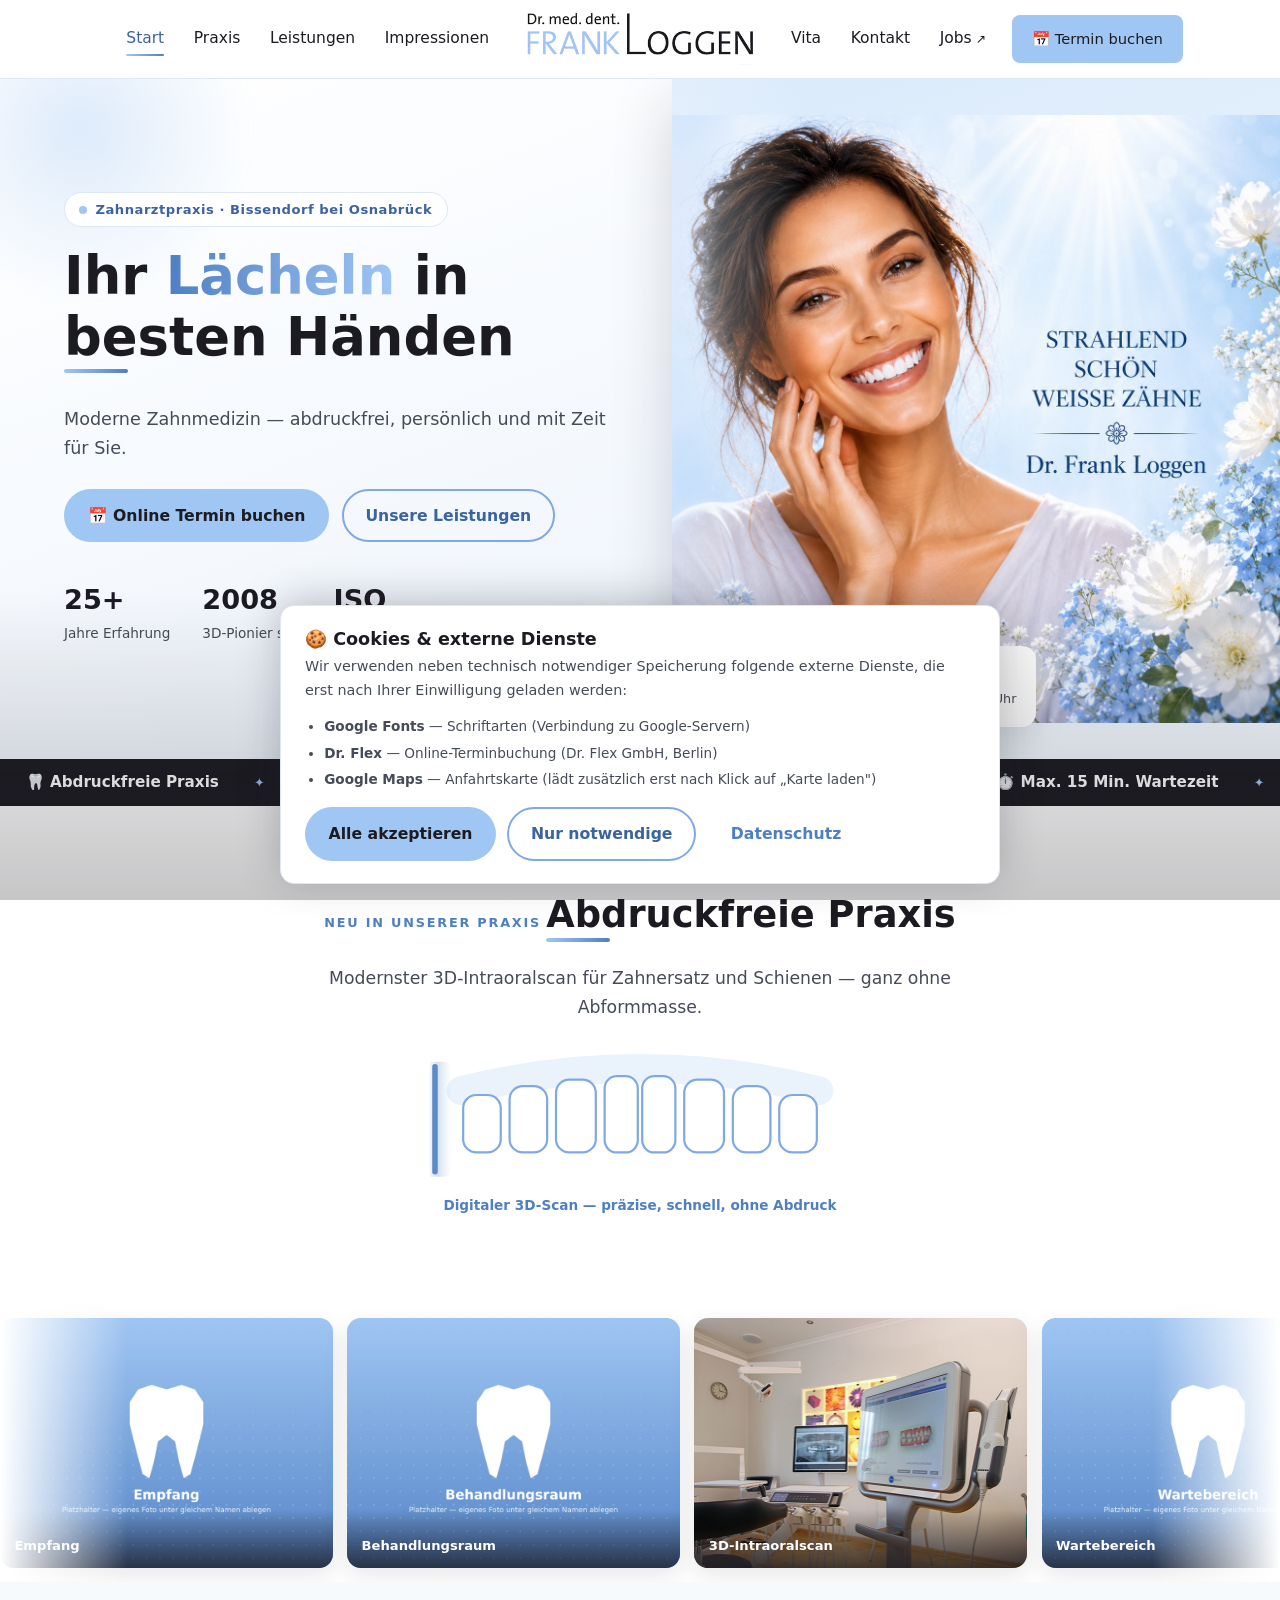
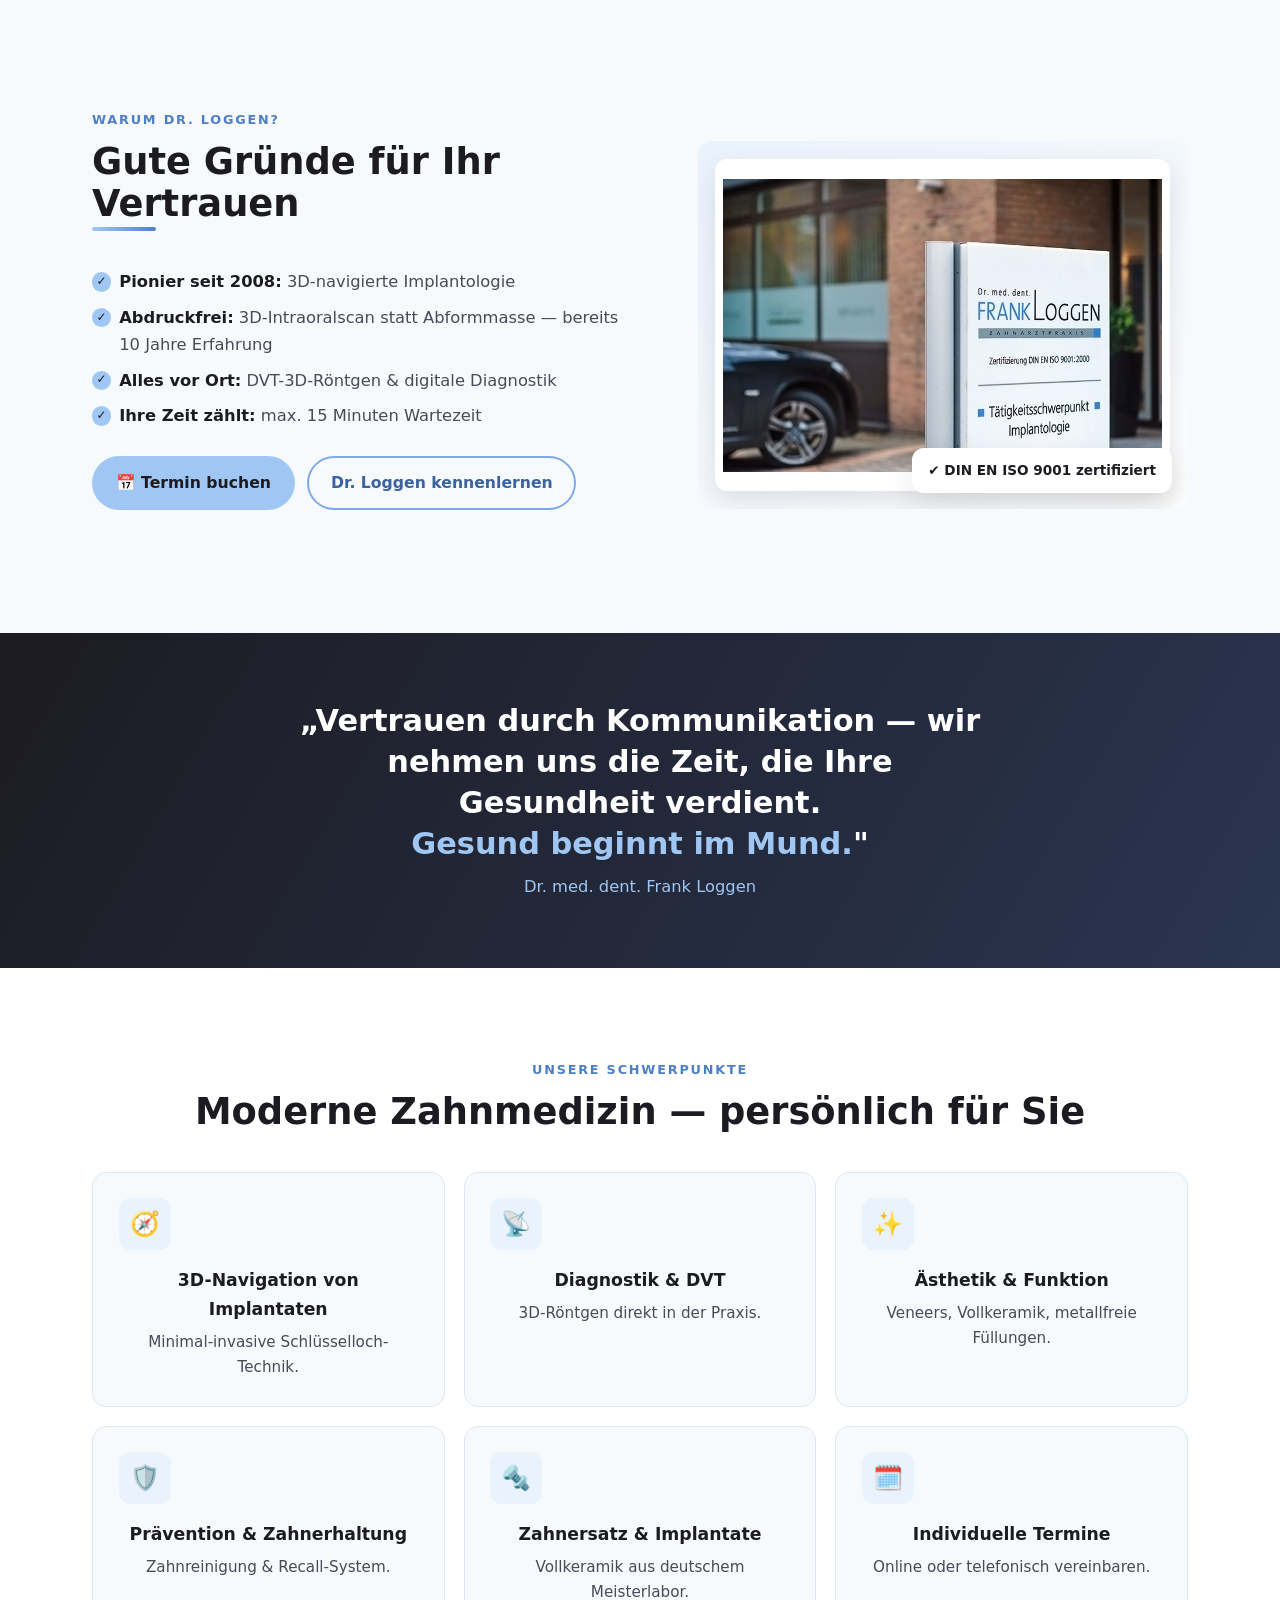
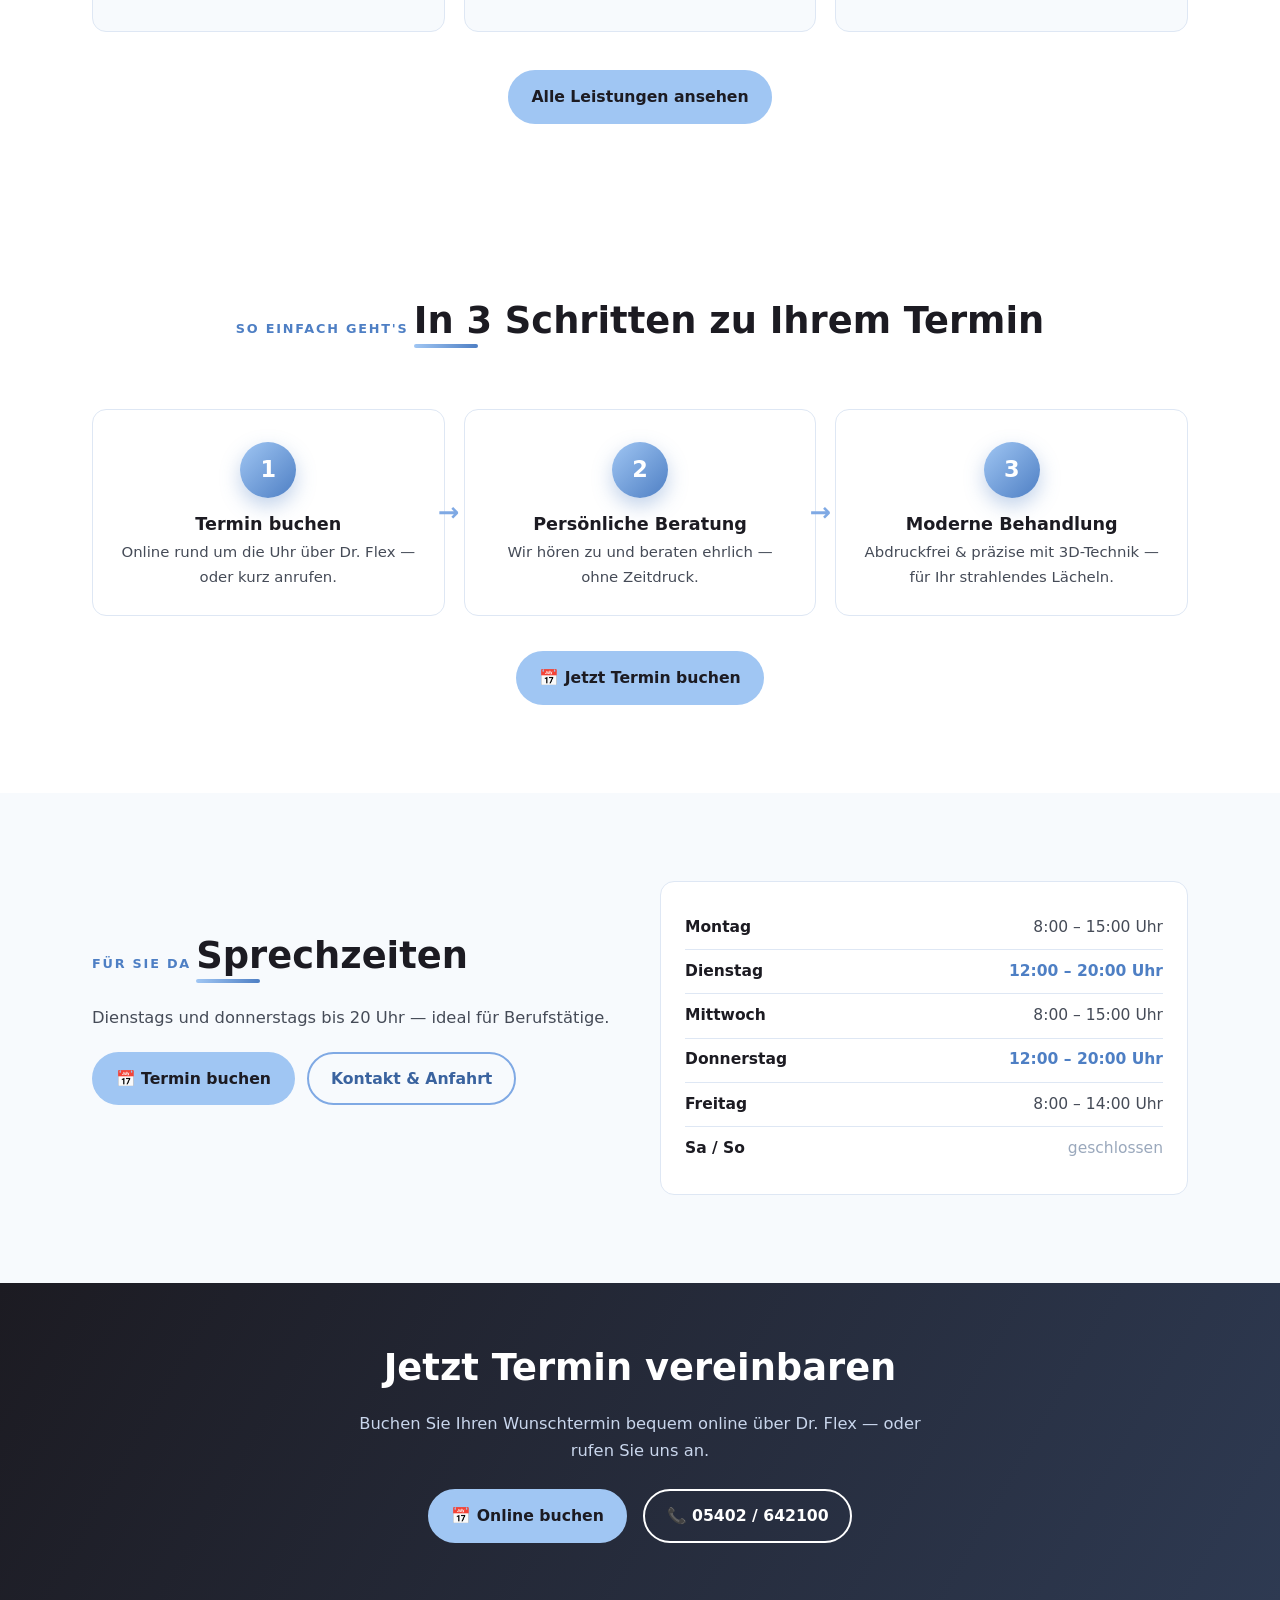
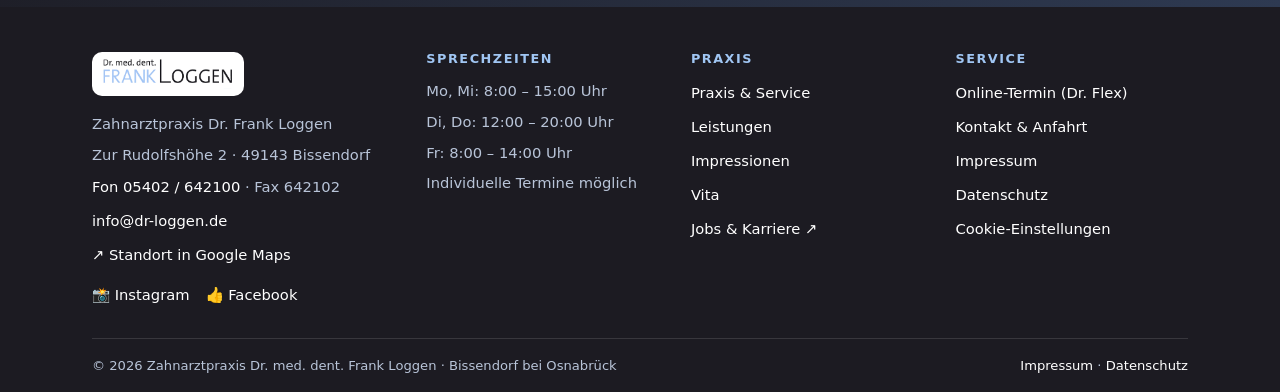
==== commit eeab10d7: "v22" ====
--- a/index.html
+++ b/index.html
@@ -3,8 +3,8 @@
 <head>
 <meta charset="utf-8">
 <meta name="viewport" content="width=device-width, initial-scale=1">
-<title>Datenschutz — Zahnarzt Dr. Loggen Bissendorf</title>
-<meta name="description" content="Datenschutzerklärung der Zahnarztpraxis Dr. med. dent. Frank Loggen, Bissendorf.">
+<title>Zahnarzt Dr. Loggen — Bissendorf bei Osnabrück | Abdruckfreie Praxis</title>
+<meta name="description" content="Zahnarztpraxis Dr. Frank Loggen in Bissendorf: abdruckfreie Praxis mit 3D-Intraoralscan, 3D-navigierte Implantologie seit 2008, ISO-zertifiziert. Online-Termin über Dr. Flex.">
 <meta name="theme-color" content="#A0C6F3">
 <link rel="icon" href="img/logo.png" type="image/png">
 <link rel="apple-touch-icon" href="img/logo.png">
@@ -22,7 +22,7 @@
       <span></span><span></span><span></span>
     </button>
     <nav class="nav-side nav-left" aria-label="Hauptnavigation links">
-      <a href="index.html">Start</a>
+      <a href="index.html" aria-current="page">Start</a>
       <a href="praxis.html">Praxis</a>
       <a href="leistungen.html">Leistungen</a>
       <a href="impressionen.html">Impressionen</a>
@@ -44,7 +44,7 @@
      in Elementen mit backdrop-filter wird sonst falsch berechnet) -->
 <nav class="nav-panel" id="nav-panel" aria-label="Hauptnavigation">
   <button class="panel-close" aria-label="Menü schließen">✕</button>
-  <a href="index.html">Start</a>
+  <a href="index.html" aria-current="page">Start</a>
       <a href="praxis.html">Praxis</a>
       <a href="leistungen.html">Leistungen</a>
       <a href="impressionen.html">Impressionen</a>
@@ -57,158 +57,182 @@
 
 <main id="main">
 
-<div class="ph">
-  <div class="ph-bg"><img src="https://www.dr-loggen.de/img/praxis-loggen-haus-01.jpg" alt="" loading="lazy" onerror="this.onerror=null;this.src='img/praxis-loggen-haus-01.jpg'"></div>
-  <div class="container ph-content">
-    <div class="breadcrumb"><a href="index.html">Start</a> <span>/ Datenschutz</span></div>
-    <h1>Datenschutzerklärung</h1>
+<section class="hero" aria-label="Willkommen">
+  <div class="hero-left">
+    <span class="hero-tag">Zahnarztpraxis · Bissendorf bei Osnabrück</span>
+    <h1 class="scanline">Ihr <em>Lächeln</em> in besten Händen</h1>
+    <p class="hero-sub">Moderne Zahnmedizin — abdruckfrei, persönlich und mit Zeit für Sie.</p>
+    <div class="hero-btns">
+      <a href="kontakt.html#termin" class="btn btn-primary" data-booking>📅 Online Termin buchen</a>
+      <a href="leistungen.html" class="btn btn-outline">Unsere Leistungen</a>
+    </div>
+    <div class="hero-facts">
+      <div class="fact"><span class="fact-num" data-count="25" data-suffix="+">0+</span><div class="fact-lbl">Jahre Erfahrung</div></div>
+      <div class="fact"><span class="fact-num">2008</span><div class="fact-lbl">3D-Pionier seit</div></div>
+      <div class="fact"><span class="fact-num">ISO</span><div class="fact-lbl">zertifizierte Qualität</div></div>
+    </div>
+  </div>
+  <div class="hero-right">
+    <img src="img/hero-strahlend3.jpg" alt="Strahlend schön: weiße Zähne — Dr. Frank Loggen"
+         fetchpriority="high" width="1600" height="1615"
+         style="object-fit:contain;background:linear-gradient(160deg,#DAEAFB,#F4F9FE)"
+         onerror="this.onerror=null;this.src='https://www.dr-loggen.de/img/praxis-loggen-behandlung-02a.jpg'">
+    <div class="hero-badge">
+      <span class="ico">🕐</span>
+      <div><strong>Sprechzeiten</strong><span>Mo Mi 8–15 · Di Do 12–20 · Fr 8–14 Uhr</span></div>
+    </div>
+  </div>
+</section>
+
+<!-- USP-Laufband -->
+<div class="uspband" aria-hidden="true">
+  <div class="track">
+    <span>🦷 Abdruckfreie Praxis</span>
+    <span>🧭 3D-Navigation seit 2008</span>
+    <span>✔ DIN EN ISO 9001 zertifiziert</span>
+    <span>⏱️ Max. 15 Min. Wartezeit</span>
+    <span>🌙 Di &amp; Do bis 20 Uhr</span>
+    <span>📅 Online-Termine rund um die Uhr</span>
+    <span>🦷 Abdruckfreie Praxis</span>
+    <span>🧭 3D-Navigation seit 2008</span>
+    <span>✔ DIN EN ISO 9001 zertifiziert</span>
+    <span>⏱️ Max. 15 Min. Wartezeit</span>
+    <span>🌙 Di &amp; Do bis 20 Uhr</span>
+    <span>📅 Online-Termine rund um die Uhr</span>
   </div>
 </div>
 
 <section class="section section-alt">
-  <div class="container legal">
-
-    <h2>1. Datenschutz auf einen Blick</h2>
-    <p><strong>Allgemeine Hinweise.</strong> Die folgenden Hinweise geben einen einfachen Überblick
-    darüber, was mit Ihren personenbezogenen Daten passiert, wenn Sie unsere Website besuchen.
-    Personenbezogene Daten sind alle Daten, mit denen Sie persönlich identifiziert werden können.
-    Ausführliche Informationen entnehmen Sie der nachfolgenden Datenschutzerklärung.</p>
-    <p><strong>Wer ist verantwortlich für die Datenerfassung auf dieser Website?</strong>
-    Die Datenverarbeitung auf dieser Website erfolgt durch den Websitebetreiber. Dessen Kontaktdaten
-    können Sie dem <a href="impressum.html">Impressum</a> dieser Website entnehmen.</p>
-    <p><strong>Wie erfassen wir Ihre Daten?</strong> Ihre Daten werden zum einen dadurch erhoben,
-    dass Sie uns diese mitteilen (z.&nbsp;B. bei einer Terminbuchung oder per E-Mail). Andere Daten
-    werden automatisch beim Besuch der Website durch unsere IT-Systeme erfasst — vor allem technische
-    Daten (z.&nbsp;B. Internetbrowser, Betriebssystem oder Uhrzeit des Seitenaufrufs).</p>
-    <p><strong>Analyse-Tools:</strong> Diese Website setzt keine Analyse- oder Tracking-Tools ein.
-    Externe Dienste (Google Fonts, Dr. Flex, Google Maps) werden erst nach Ihrer ausdrücklichen
-    Einwilligung geladen.</p>
-
-    <h2>2. Allgemeine Hinweise und Pflichtinformationen</h2>
-    <p>Die Betreiber dieser Seiten nehmen den Schutz Ihrer persönlichen Daten sehr ernst. Wir
-    behandeln Ihre personenbezogenen Daten vertraulich und entsprechend der gesetzlichen
-    Datenschutzvorschriften sowie dieser Datenschutzerklärung. Wir weisen darauf hin, dass die
-    Datenübertragung im Internet (z.&nbsp;B. bei der Kommunikation per E-Mail) Sicherheitslücken
-    aufweisen kann. Ein lückenloser Schutz der Daten vor dem Zugriff durch Dritte ist nicht möglich.</p>
-
-    <h3>Hinweis zur verantwortlichen Stelle</h3>
-    <p>Dr. Frank Loggen<br>Zur Rudolfshöhe 2, 49143 Bissendorf<br>
-    E-Mail: <a href="mailto:info@dr-loggen.de">info@dr-loggen.de</a><br>Telefon: 05402 / 642100</p>
-    <p>Verantwortliche Stelle ist die natürliche oder juristische Person, die allein oder gemeinsam
-    mit anderen über die Zwecke und Mittel der Verarbeitung von personenbezogenen Daten entscheidet.</p>
-
-    <h3>Widerruf Ihrer Einwilligung zur Datenverarbeitung</h3>
-    <p>Viele Datenverarbeitungsvorgänge sind nur mit Ihrer ausdrücklichen Einwilligung möglich.
-    Sie können eine bereits erteilte Einwilligung jederzeit widerrufen — formlos per E-Mail an uns
-    oder über den Link „Cookie-Einstellungen" im Seitenfuß. Die Rechtmäßigkeit der bis zum Widerruf
-    erfolgten Datenverarbeitung bleibt vom Widerruf unberührt.</p>
-
-    <h3>Beschwerderecht bei der zuständigen Aufsichtsbehörde</h3>
-    <p>Im Falle datenschutzrechtlicher Verstöße steht dem Betroffenen ein Beschwerderecht bei der
-    zuständigen Aufsichtsbehörde zu, in Niedersachsen: Die Landesbeauftragte für den Datenschutz
-    Niedersachsen. Eine Liste der Datenschutzbeauftragten sowie deren Kontaktdaten:
-    <a href="https://www.bfdi.bund.de/DE/Service/Anschriften/anschriften_table.html" target="_blank"
-    rel="noopener">bfdi.bund.de</a>.</p>
-
-    <h3>Recht auf Datenübertragbarkeit</h3>
-    <p>Sie haben das Recht, Daten, die wir auf Grundlage Ihrer Einwilligung oder in Erfüllung eines
-    Vertrags automatisiert verarbeiten, an sich oder an einen Dritten in einem gängigen,
-    maschinenlesbaren Format aushändigen zu lassen. Sofern Sie die direkte Übertragung der Daten an
-    einen anderen Verantwortlichen verlangen, erfolgt dies nur, soweit es technisch machbar ist.</p>
-
-    <h3>SSL- bzw. TLS-Verschlüsselung</h3>
-    <p>Diese Seite nutzt aus Sicherheitsgründen und zum Schutz der Übertragung vertraulicher Inhalte
-    eine SSL- bzw. TLS-Verschlüsselung. Eine verschlüsselte Verbindung erkennen Sie daran, dass die
-    Adresszeile des Browsers von „http://" auf „https://" wechselt, und an dem Schloss-Symbol in
-    Ihrer Browserzeile. Wenn die Verschlüsselung aktiviert ist, können die Daten, die Sie an uns
-    übermitteln, nicht von Dritten mitgelesen werden.</p>
-
-    <h3>Auskunft, Berichtigung, Löschung</h3>
-    <p>Sie haben im Rahmen der geltenden gesetzlichen Bestimmungen jederzeit das Recht auf
-    unentgeltliche Auskunft über Ihre gespeicherten personenbezogenen Daten, deren Herkunft und
-    Empfänger und den Zweck der Datenverarbeitung und ggf. ein Recht auf Berichtigung, Sperrung oder
-    Löschung dieser Daten (Art. 15–21 DSGVO). Hierzu können Sie sich jederzeit unter der im
-    Impressum angegebenen Adresse an uns wenden.</p>
-
-    <h3>Widerspruch gegen Werbe-Mails</h3>
-    <p>Der Nutzung von im Rahmen der Impressumspflicht veröffentlichten Kontaktdaten zur Übersendung
-    von nicht ausdrücklich angeforderter Werbung und Informationsmaterialien wird hiermit
-    widersprochen. Die Betreiber der Seiten behalten sich ausdrücklich rechtliche Schritte im Falle
-    der unverlangten Zusendung von Werbeinformationen, etwa durch Spam-E-Mails, vor.</p>
-
-    <h2>3. Datenerfassung auf unserer Website</h2>
-
-    <h3>Cookies und Einwilligung</h3>
-    <p>Diese Website verwendet keine Analyse- oder Werbe-Cookies. Beim ersten Besuch erscheint ein
-    Einwilligungs-Banner. Ihre Auswahl („Alle akzeptieren" oder „Nur notwendige") wird als technisch
-    notwendige Einstellung im lokalen Speicher Ihres Browsers (localStorage) sowie in einem Cookie
-    (Gültigkeit: 1 Jahr) gespeichert, damit das Banner nicht bei jedem Besuch erneut erscheint.
-    Externe Dienste (Google Fonts, Dr. Flex) werden erst nach Ihrer Einwilligung geladen. Sie können
-    Ihre Auswahl jederzeit über „Cookie-Einstellungen" im Seitenfuß ändern. Rechtsgrundlagen:
-    Art. 6 Abs. 1 lit. a DSGVO, § 25 TDDDG; für die Speicherung der Auswahl selbst
-    § 25 Abs. 2 TDDDG (technisch erforderlich).</p>
-
-    <h3>Server-Log-Dateien / Hosting</h3>
-    <p>Diese Website wird bei IONOS SE, Elgendorfer Str. 57, 56410 Montabaur, gehostet. Der Provider
-    erhebt und speichert automatisch Informationen in Server-Log-Dateien, die Ihr Browser automatisch
-    übermittelt: Browsertyp und -version, verwendetes Betriebssystem, Referrer-URL, Hostname des
-    zugreifenden Rechners, Uhrzeit der Serveranfrage, IP-Adresse. Eine Zusammenführung dieser Daten
-    mit anderen Datenquellen wird nicht vorgenommen. Rechtsgrundlage: Art. 6 Abs. 1 lit. f DSGVO
-    (berechtigtes Interesse an einem sicheren und stabilen Betrieb).</p>
-
-    <h3>Kontakt</h3>
-    <p>Ein Kontaktformular ist nicht installiert. Sie können uns jedoch eine E-Mail senden; das
-    Versenden von E-Mails erfolgt grundsätzlich unverschlüsselt und auf eigene Gefahr. Bei
-    Kontaktaufnahme per Telefon oder E-Mail werden Ihre Angaben zur Bearbeitung der Anfrage
-    verarbeitet (Art. 6 Abs. 1 lit. b DSGVO).</p>
-
-    <h2>4. Soziale Medien</h2>
-    <p>Auf unseren Seiten sind keine Plugins sozialer Netzwerke (z.&nbsp;B. Facebook Like-Button)
-    integriert. Wir verlinken ausschließlich auf unsere Profile bei Facebook und Instagram sowie
-    auf unsere Karriereseite; diese öffnen als externe Links in einem neuen Fenster. Beim bloßen
-    Besuch unserer Website werden keine Daten an diese Anbieter übertragen — erst mit dem Klick
-    auf einen Link verlassen Sie unsere Website.</p>
-
-    <h2>5. Analyse-Tools und Werbung</h2>
-    <p>Diese Website nutzt kein Google Analytics und keine sonstigen Analyse- oder Werbe-Tools.</p>
-
-    <h2>6. Plugins und Tools</h2>
-
-    <h3>Google Fonts</h3>
-    <p>Nach Ihrer Einwilligung („Alle akzeptieren") werden Schriftarten von Google Fonts
-    (Google Ireland Ltd., Gordon House, Barrow Street, Dublin 4, Irland) geladen; dabei wird Ihre
-    IP-Adresse an Google übertragen. Rechtsgrundlage: Art. 6 Abs. 1 lit. a DSGVO. Ohne Einwilligung
-    werden Systemschriften verwendet.</p>
-
-    <h3>Google Maps (Zwei-Klick-Lösung)</h3>
-    <p>Diese Seite kann den Kartendienst Google Maps einbinden. Anbieter ist Google Ireland Ltd.,
-    Gordon House, Barrow Street, Dublin 4, Irland. Die Anfahrtskarte wird erst nach Ihrem
-    ausdrücklichen Klick auf „Karte laden" geladen; erst dann werden Daten (u.&nbsp;a. Ihre
-    IP-Adresse) an Google übertragen und in der Regel an einen Server von Google in den USA
-    übermittelt und dort gespeichert. Der Anbieter dieser Seite hat keinen Einfluss auf diese
-    Datenübertragung. Rechtsgrundlage: Ihre Einwilligung, Art. 6 Abs. 1 lit. a DSGVO.
-    Mehr Informationen: <a href="https://policies.google.com/privacy?hl=de" target="_blank"
-    rel="noopener">Datenschutzerklärung von Google</a>.</p>
-
-    <h2>7. Online-Terminvergabe mit Dr. Flex</h2>
-    <p>Wir bieten Patienten die Möglichkeit, über unsere Webseite (und über das Portal von Dr. Flex:
-    <a href="https://www.dr-flex.de" target="_blank" rel="noopener">www.dr-flex.de</a>) online einen
-    Termin für unsere Sprechstunden zu buchen. Dazu nutzen wir den Dienst des Unternehmens Dr. Flex
-    (Dr. Flex GmbH, Stresemannstraße 21, 10963 Berlin). Das Buchungsfenster wird erst nach Ihrer
-    Einwilligung über das Cookie-Banner geladen. Das System stellt Ihnen freie Zeiten in unserem
-    Terminkalender zur Verfügung. Um den Service nutzen zu können, ist es erforderlich, dass Sie
-    bestimmte personenbezogene Daten eingeben und der aktuellen Datenschutzerklärung von Dr. Flex
-    im Verlauf der Terminbuchung zustimmen.</p>
-    <p><strong>Wichtig:</strong> Ihre in das Formular eingegebenen Daten werden ausschließlich zum
-    Zwecke der Terminorganisation an Dr. Flex weitergeleitet und dort verarbeitet. Die Daten werden
-    ausschließlich zum Zweck der Terminvereinbarung sowie der Übermittlung von terminrelevanten
-    Informationen verwendet (z.&nbsp;B. eine Erinnerung an den Termin) und automatisch an uns
-    übermittelt. Insbesondere werden weder wir noch Dr. Flex Ihre Daten zu anderen Zwecken,
-    insbesondere nicht zu Werbezwecken, verarbeiten oder weitergeben. Eine automatische
-    Wiedererkennung bei einer späteren Benutzung ist nicht vorgesehen. Rechtsgrundlagen:
-    Art. 6 Abs. 1 lit. a und b DSGVO.</p>
-  </div>
-</section>
+  <div class="container center">
+    <span class="section-label reveal">Neu in unserer Praxis</span>
+    <h2 class="scanline reveal">Abdruckfreie Praxis</h2>
+    <p class="section-lead reveal">Modernster 3D-Intraoralscan für Zahnersatz und Schienen —
+    ganz ohne Abformmasse.</p>
+
+    <!-- Animiertes Gebiss: Zahnbogen mit 3D-Scan-Linie (dekorativ) -->
+    <div class="teeth-wrap reveal" aria-hidden="true">
+      <svg class="teeth-anim" viewBox="0 0 380 120" xmlns="http://www.w3.org/2000/svg">
+        <defs>
+          <linearGradient id="beamGrad" x1="0" y1="0" x2="1" y2="0">
+            <stop offset="0" stop-color="#A0C6F3" stop-opacity="0"/>
+            <stop offset=".5" stop-color="#4E7FC4"/>
+            <stop offset="1" stop-color="#A0C6F3" stop-opacity="0"/>
+          </linearGradient>
+        </defs>
+        <path d="M28 34 Q190 -6 352 34" fill="none" stroke="#EAF2FC" stroke-width="26" stroke-linecap="round"/>
+        <rect class="tooth t1" x="30"  y="38" width="34" height="52" rx="12"/>
+        <rect class="tooth t2" x="72"  y="30" width="34" height="60" rx="12"/>
+        <rect class="tooth t3" x="114" y="24" width="36" height="66" rx="12"/>
+        <rect class="tooth t4" x="158" y="21" width="30" height="69" rx="11"/>
+        <rect class="tooth t5" x="192" y="21" width="30" height="69" rx="11"/>
+        <rect class="tooth t6" x="230" y="24" width="36" height="66" rx="12"/>
+        <rect class="tooth t7" x="274" y="30" width="34" height="60" rx="12"/>
+        <rect class="tooth t8" x="316" y="38" width="34" height="52" rx="12"/>
+        <rect class="beam-glow" x="-6" y="8" width="26" height="104" rx="8" fill="url(#beamGrad)"/>
+        <rect class="beam" x="2" y="10" width="5" height="100" rx="2.5" fill="#4E7FC4"/>
+      </svg>
+      <div class="teeth-caption">Digitaler 3D-Scan — präzise, schnell, ohne Abdruck</div>
+    </div>
+  </div>
+</section>
+
+
+<section class="fotostreifen" aria-label="Einblicke in die Praxis">
+  <div class="fs-track"><div class="fs-item gal"><img src="https://www.dr-loggen.de/img/praxis-loggen-01.jpg" alt="Empfang" loading="lazy"  onerror="this.onerror=null;this.src='img/praxis-loggen-01.jpg'"><div class="gal-cap">Empfang</div></div><div class="fs-item gal"><img src="https://www.dr-loggen.de/img/praxis-loggen-behandlung-01.jpg" alt="Behandlungsraum" loading="lazy"  onerror="this.onerror=null;this.src='img/praxis-loggen-behandlung-01.jpg'"><div class="gal-cap">Behandlungsraum</div></div><div class="fs-item gal"><img src="https://www.dr-loggen.de/img/praxis-loggen-behandlung-03c.jpg" alt="3D-Intraoralscan" loading="lazy"  onerror="this.onerror=null;this.src='img/praxis-loggen-behandlung-03c.jpg'"><div class="gal-cap">3D-Intraoralscan</div></div><div class="fs-item gal"><img src="https://www.dr-loggen.de/img/praxis-loggen-02.jpg" alt="Wartebereich" loading="lazy"  onerror="this.onerror=null;this.src='img/praxis-loggen-02.jpg'"><div class="gal-cap">Wartebereich</div></div><div class="fs-item gal"><img src="https://www.dr-loggen.de/img/praxis-loggen-behandlung-02a.jpg" alt="Moderne Behandlung" loading="lazy"  onerror="this.onerror=null;this.src='img/praxis-loggen-behandlung-02a.jpg'"><div class="gal-cap">Moderne Behandlung</div></div><div class="fs-item gal"><img src="https://www.dr-loggen.de/img/praxis-loggen-behandlung-03b.jpg" alt="Kunst in der Praxis" loading="lazy"  onerror="this.onerror=null;this.src='img/praxis-loggen-behandlung-03b.jpg'"><div class="gal-cap">Kunst in der Praxis</div></div><div class="fs-item gal"><img src="https://www.dr-loggen.de/img/praxis-loggen-behandlung-02b.jpg" alt="Ausstattung" loading="lazy"  onerror="this.onerror=null;this.src='img/praxis-loggen-behandlung-02b.jpg'"><div class="gal-cap">Ausstattung</div></div><div class="fs-item gal"><img src="https://www.dr-loggen.de/img/praxis-loggen-haus-01.jpg" alt="Unsere Praxis" loading="lazy"  onerror="this.onerror=null;this.src='img/praxis-loggen-haus-01.jpg'"><div class="gal-cap">Unsere Praxis</div></div><div class="fs-item gal"><img src="https://www.dr-loggen.de/img/praxis-loggen-01.jpg" alt="Empfang" loading="lazy"  onerror="this.onerror=null;this.src='img/praxis-loggen-01.jpg'"><div class="gal-cap">Empfang</div></div><div class="fs-item gal"><img src="https://www.dr-loggen.de/img/praxis-loggen-behandlung-01.jpg" alt="Behandlungsraum" loading="lazy"  onerror="this.onerror=null;this.src='img/praxis-loggen-behandlung-01.jpg'"><div class="gal-cap">Behandlungsraum</div></div><div class="fs-item gal"><img src="https://www.dr-loggen.de/img/praxis-loggen-behandlung-03c.jpg" alt="3D-Intraoralscan" loading="lazy"  onerror="this.onerror=null;this.src='img/praxis-loggen-behandlung-03c.jpg'"><div class="gal-cap">3D-Intraoralscan</div></div><div class="fs-item gal"><img src="https://www.dr-loggen.de/img/praxis-loggen-02.jpg" alt="Wartebereich" loading="lazy"  onerror="this.onerror=null;this.src='img/praxis-loggen-02.jpg'"><div class="gal-cap">Wartebereich</div></div><div class="fs-item gal"><img src="https://www.dr-loggen.de/img/praxis-loggen-behandlung-02a.jpg" alt="Moderne Behandlung" loading="lazy"  onerror="this.onerror=null;this.src='img/praxis-loggen-behandlung-02a.jpg'"><div class="gal-cap">Moderne Behandlung</div></div><div class="fs-item gal"><img src="https://www.dr-loggen.de/img/praxis-loggen-behandlung-03b.jpg" alt="Kunst in der Praxis" loading="lazy"  onerror="this.onerror=null;this.src='img/praxis-loggen-behandlung-03b.jpg'"><div class="gal-cap">Kunst in der Praxis</div></div><div class="fs-item gal"><img src="https://www.dr-loggen.de/img/praxis-loggen-behandlung-02b.jpg" alt="Ausstattung" loading="lazy"  onerror="this.onerror=null;this.src='img/praxis-loggen-behandlung-02b.jpg'"><div class="gal-cap">Ausstattung</div></div><div class="fs-item gal"><img src="https://www.dr-loggen.de/img/praxis-loggen-haus-01.jpg" alt="Unsere Praxis" loading="lazy"  onerror="this.onerror=null;this.src='img/praxis-loggen-haus-01.jpg'"><div class="gal-cap">Unsere Praxis</div></div></div>
+</section>
+
+<section class="section">
+  <div class="container">
+    <div class="why">
+      <div class="reveal">
+        <span class="section-label">Warum Dr. Loggen?</span>
+        <h2 class="scanline">Gute Gründe für Ihr Vertrauen</h2>
+        <ul class="feat">
+          <li><strong>Pionier seit 2008:</strong> 3D-navigierte Implantologie</li>
+          <li><strong>Abdruckfrei:</strong> 3D-Intraoralscan statt Abformmasse — bereits 10 Jahre Erfahrung</li>
+          <li><strong>Alles vor Ort:</strong> DVT-3D-Röntgen &amp; digitale Diagnostik</li>
+          <li><strong>Ihre Zeit zählt:</strong> max. 15 Minuten Wartezeit</li>
+        </ul>
+        <div class="hero-btns" style="margin-top:1.6rem">
+          <a href="kontakt.html#termin" class="btn btn-primary" data-booking>📅 Termin buchen</a>
+          <a href="vita.html" class="btn btn-outline">Dr. Loggen kennenlernen</a>
+        </div>
+      </div>
+      <div class="why-img reveal">
+        <img src="https://www.dr-loggen.de/img/praxis-loggen-haus-01.jpg" alt="Zahnarztpraxis Dr. Loggen in Bissendorf" loading="lazy"  onerror="this.onerror=null;this.src='img/praxis-loggen-haus-01.jpg'">
+        <div class="why-badge">✔ DIN EN ISO 9001 zertifiziert</div>
+      </div>
+    </div>
+  </div>
+</section>
+
+<div class="quoteband reveal">
+  <p class="big">„Vertrauen durch Kommunikation — wir nehmen uns die Zeit,
+  die Ihre Gesundheit verdient. <em>Gesund beginnt im Mund.</em>"</p>
+  <p class="small">Dr. med. dent. Frank Loggen</p>
+</div>
+
+<section class="section section-alt">
+  <div class="container center">
+    <span class="section-label reveal">Unsere Schwerpunkte</span>
+    <h2 class="reveal">Moderne Zahnmedizin — persönlich für Sie</h2>
+    <div class="cards-grid">
+      <div class="card reveal"><div class="card-icon">🧭</div><div class="card-title">3D-Navigation von Implantaten</div>
+        <p class="card-body">Minimal-invasive Schlüsselloch-Technik.</p></div>
+      <div class="card reveal" style="transition-delay:.06s"><div class="card-icon">📡</div><div class="card-title">Diagnostik &amp; DVT</div>
+        <p class="card-body">3D-Röntgen direkt in der Praxis.</p></div>
+      <div class="card reveal" style="transition-delay:.12s"><div class="card-icon">✨</div><div class="card-title">Ästhetik &amp; Funktion</div>
+        <p class="card-body">Veneers, Vollkeramik, metallfreie Füllungen.</p></div>
+      <div class="card reveal"><div class="card-icon">🛡️</div><div class="card-title">Prävention &amp; Zahnerhaltung</div>
+        <p class="card-body">Zahnreinigung &amp; Recall-System.</p></div>
+      <div class="card reveal" style="transition-delay:.06s"><div class="card-icon">🔩</div><div class="card-title">Zahnersatz &amp; Implantate</div>
+        <p class="card-body">Vollkeramik aus deutschem Meisterlabor.</p></div>
+      <div class="card reveal" style="transition-delay:.12s"><div class="card-icon">🗓️</div><div class="card-title">Individuelle Termine</div>
+        <p class="card-body">Online oder telefonisch vereinbaren.</p></div>
+    </div>
+    <div style="margin-top:2.4rem"><a class="btn btn-primary" href="leistungen.html">Alle Leistungen ansehen</a></div>
+  </div>
+</section>
+
+
+<section class="section section-alt">
+  <div class="container center">
+    <span class="section-label reveal">So einfach geht's</span>
+    <h2 class="scanline reveal">In 3 Schritten zu Ihrem Termin</h2>
+    <div class="steps">
+      <div class="step reveal"><div class="step-num">1</div>
+        <h3>Termin buchen</h3><p>Online rund um die Uhr über Dr.&nbsp;Flex — oder kurz anrufen.</p></div>
+      <div class="step reveal" style="transition-delay:.08s"><div class="step-num">2</div>
+        <h3>Persönliche Beratung</h3><p>Wir hören zu und beraten ehrlich — ohne Zeitdruck.</p></div>
+      <div class="step reveal" style="transition-delay:.16s"><div class="step-num">3</div>
+        <h3>Moderne Behandlung</h3><p>Abdruckfrei &amp; präzise mit 3D-Technik — für Ihr strahlendes Lächeln.</p></div>
+    </div>
+    <div style="margin-top:2.2rem"><a href="kontakt.html#termin" class="btn btn-primary" data-booking>📅 Jetzt Termin buchen</a></div>
+  </div>
+</section>
+
+<section class="section">
+  <div class="container" style="display:grid;grid-template-columns:1fr 1fr;gap:2.5rem;align-items:center" id="zeiten-grid">
+    <div class="reveal">
+      <span class="section-label">Für Sie da</span>
+      <h2 class="scanline">Sprechzeiten</h2>
+      <p>Dienstags und donnerstags bis 20 Uhr — ideal für Berufstätige.</p>
+      <div class="hero-btns" style="margin-top:1.2rem">
+        <a href="kontakt.html#termin" class="btn btn-primary" data-booking>📅 Termin buchen</a>
+        <a href="kontakt.html" class="btn btn-outline">Kontakt &amp; Anfahrt</a>
+      </div>
+    </div>
+    <div class="z-card reveal">
+      <div class="z-row"><span class="z-day">Montag</span><span class="z-time">8:00 – 15:00 Uhr</span></div>
+      <div class="z-row"><span class="z-day">Dienstag</span><span class="z-time ac">12:00 – 20:00 Uhr</span></div>
+      <div class="z-row"><span class="z-day">Mittwoch</span><span class="z-time">8:00 – 15:00 Uhr</span></div>
+      <div class="z-row"><span class="z-day">Donnerstag</span><span class="z-time ac">12:00 – 20:00 Uhr</span></div>
+      <div class="z-row"><span class="z-day">Freitag</span><span class="z-time">8:00 – 14:00 Uhr</span></div>
+      <div class="z-row"><span class="z-day">Sa / So</span><span class="z-time closed">geschlossen</span></div>
+    </div>
+  </div>
+</section>
+<style>@media(max-width:860px){#zeiten-grid{grid-template-columns:1fr!important}}</style>
 </main>
 
 <div class="cta-banner">
--- a/css/style.css
+++ b/css/style.css
@@ -528,3 +528,38 @@
   .vita-cap strong{font-size:.85rem}
   .vita-cap span{display:none}
 }
+
+
+/* ============================================================
+   FOTOSTREIFEN — durchlaufendes Bildband mit weichen Kanten
+   ============================================================ */
+.fotostreifen{position:relative;overflow:hidden;background:#fff;padding:.9rem 0}
+/* Weiche Ausblendung links & rechts (wie im Beispiel) */
+.fotostreifen::before,.fotostreifen::after{content:"";position:absolute;top:0;bottom:0;width:clamp(60px,10vw,160px);
+  z-index:2;pointer-events:none}
+.fotostreifen::before{left:0;background:linear-gradient(90deg,#fff,rgba(255,255,255,0))}
+.fotostreifen::after{right:0;background:linear-gradient(270deg,#fff,rgba(255,255,255,0))}
+.fs-track{display:flex;gap:.9rem;width:max-content;animation:fsScroll 46s linear infinite;will-change:transform}
+.fotostreifen:hover .fs-track{animation-play-state:paused}
+.fs-item{position:relative;flex:0 0 auto;width:clamp(220px,26vw,360px);aspect-ratio:4/3;
+  border-radius:14px;overflow:hidden;background:var(--sky-l);cursor:pointer;
+  box-shadow:0 8px 24px rgba(28,27,34,.10);transition:transform .3s}
+.fs-item:hover{transform:translateY(-4px)}
+.fs-item img{width:100%;height:100%;object-fit:cover;display:block;transition:transform .5s}
+.fs-item:hover img{transform:scale(1.05)}
+.fs-item .gal-cap{font-size:.82rem}
+@keyframes fsScroll{from{transform:translateX(0)}to{transform:translateX(-50%)}}
+/* Übergang: Streifen fließt in den nächsten Abschnitt */
+.fs-follow{padding-top:clamp(2rem,5vw,3.5rem)}
+/* Nach dem Seitenkopf: Streifen leicht überlappend für nahtloseren Übergang */
+.ph + .fotostreifen{margin-top:-1.4rem;padding-top:2.2rem;
+  background:linear-gradient(180deg,#fff 0%,#fff 100%);border-radius:28px 28px 0 0}
+@media (max-width:640px){
+  .fs-item{width:min(70vw,260px)}
+  .fs-track{animation-duration:38s}
+  .ph + .fotostreifen{border-radius:20px 20px 0 0}
+}
+@media (prefers-reduced-motion:reduce){
+  .fs-track{animation:none;flex-wrap:wrap;width:auto;justify-content:center;padding:0 1rem}
+  .fs-track .fs-item:nth-child(n+9){display:none}
+}
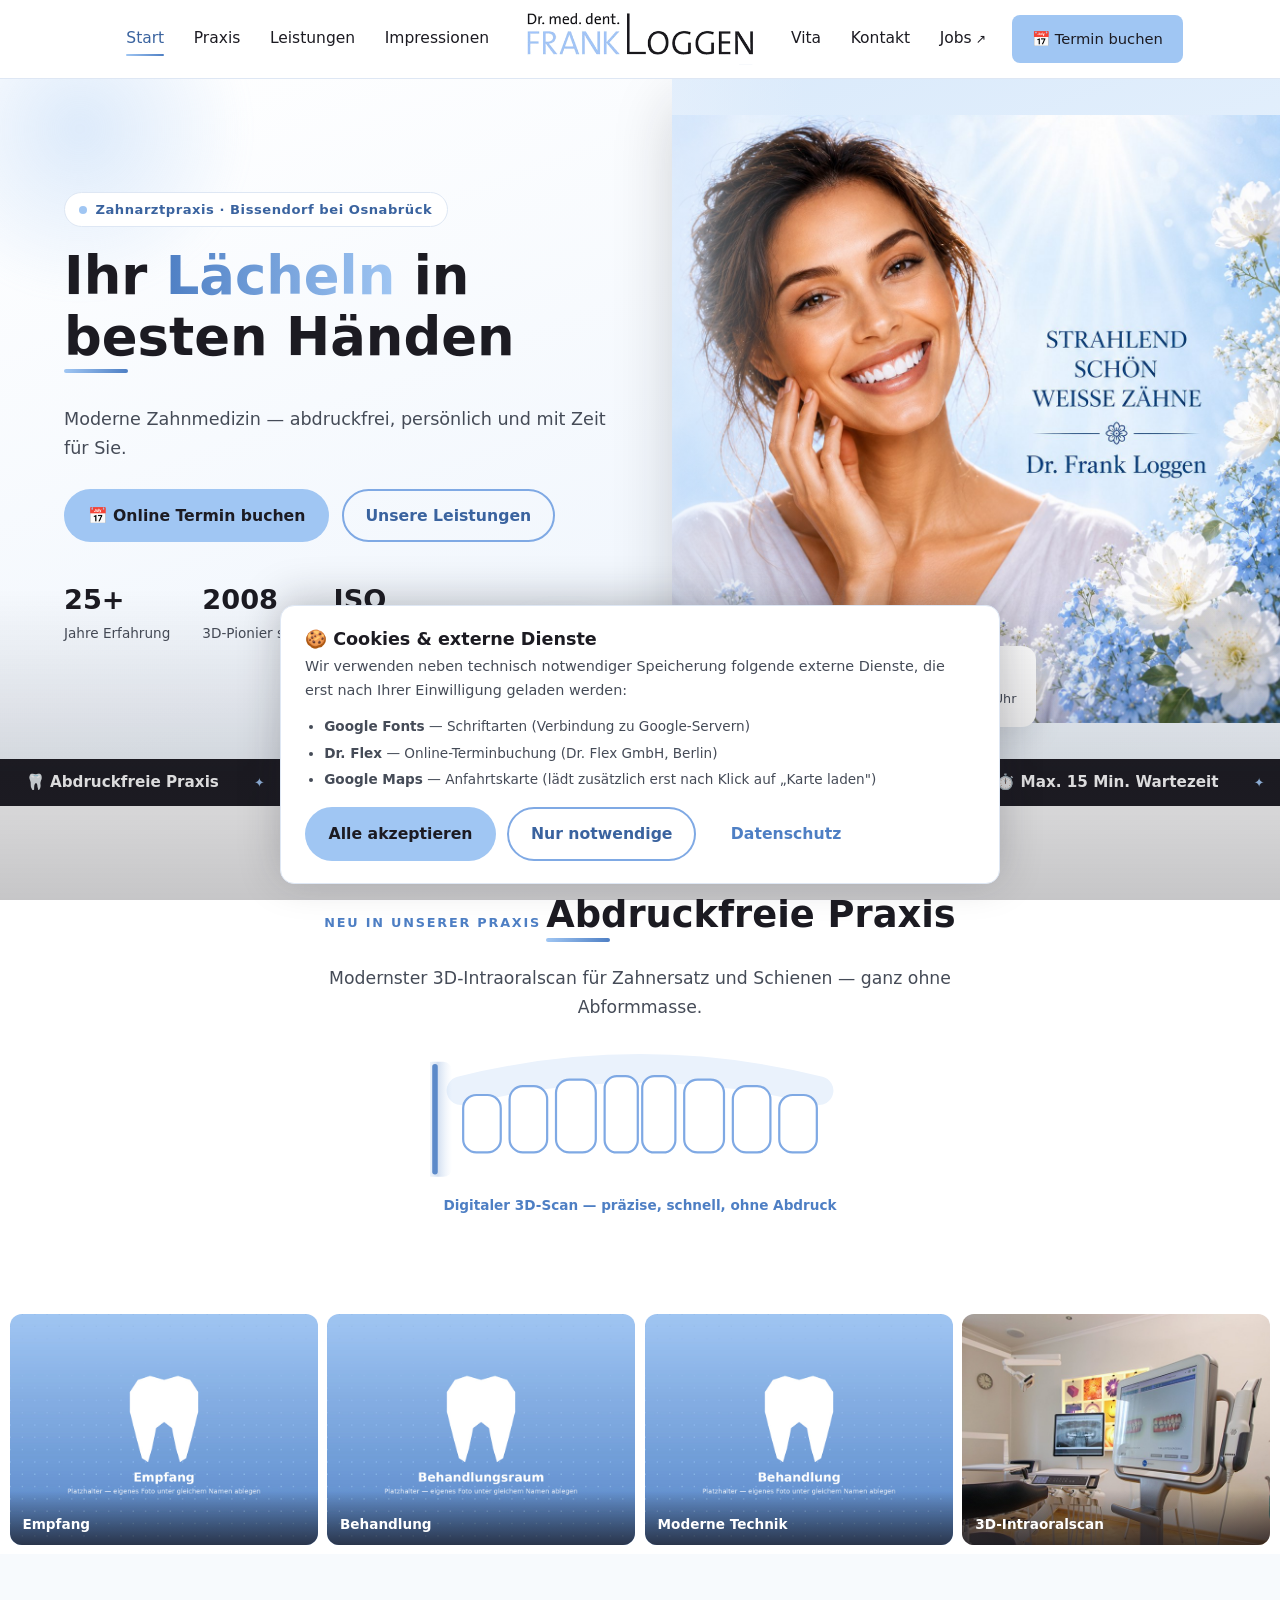
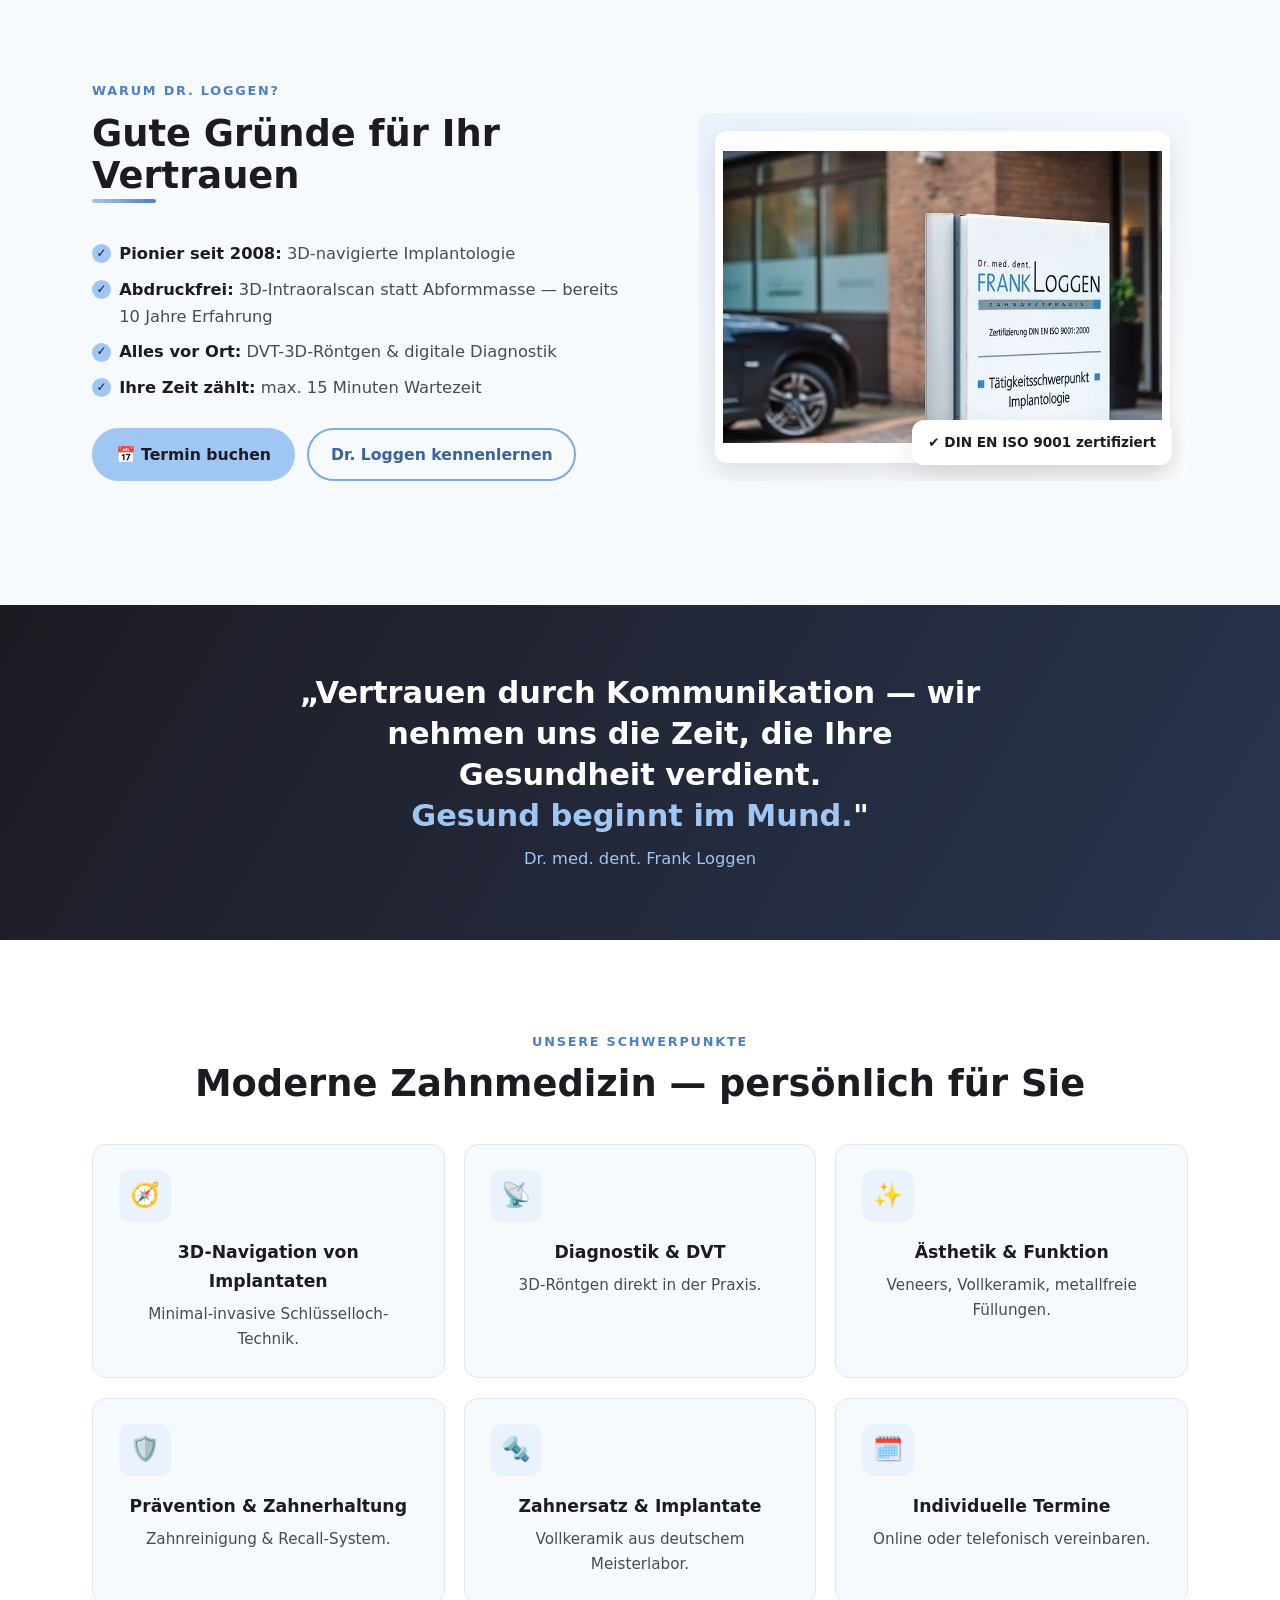
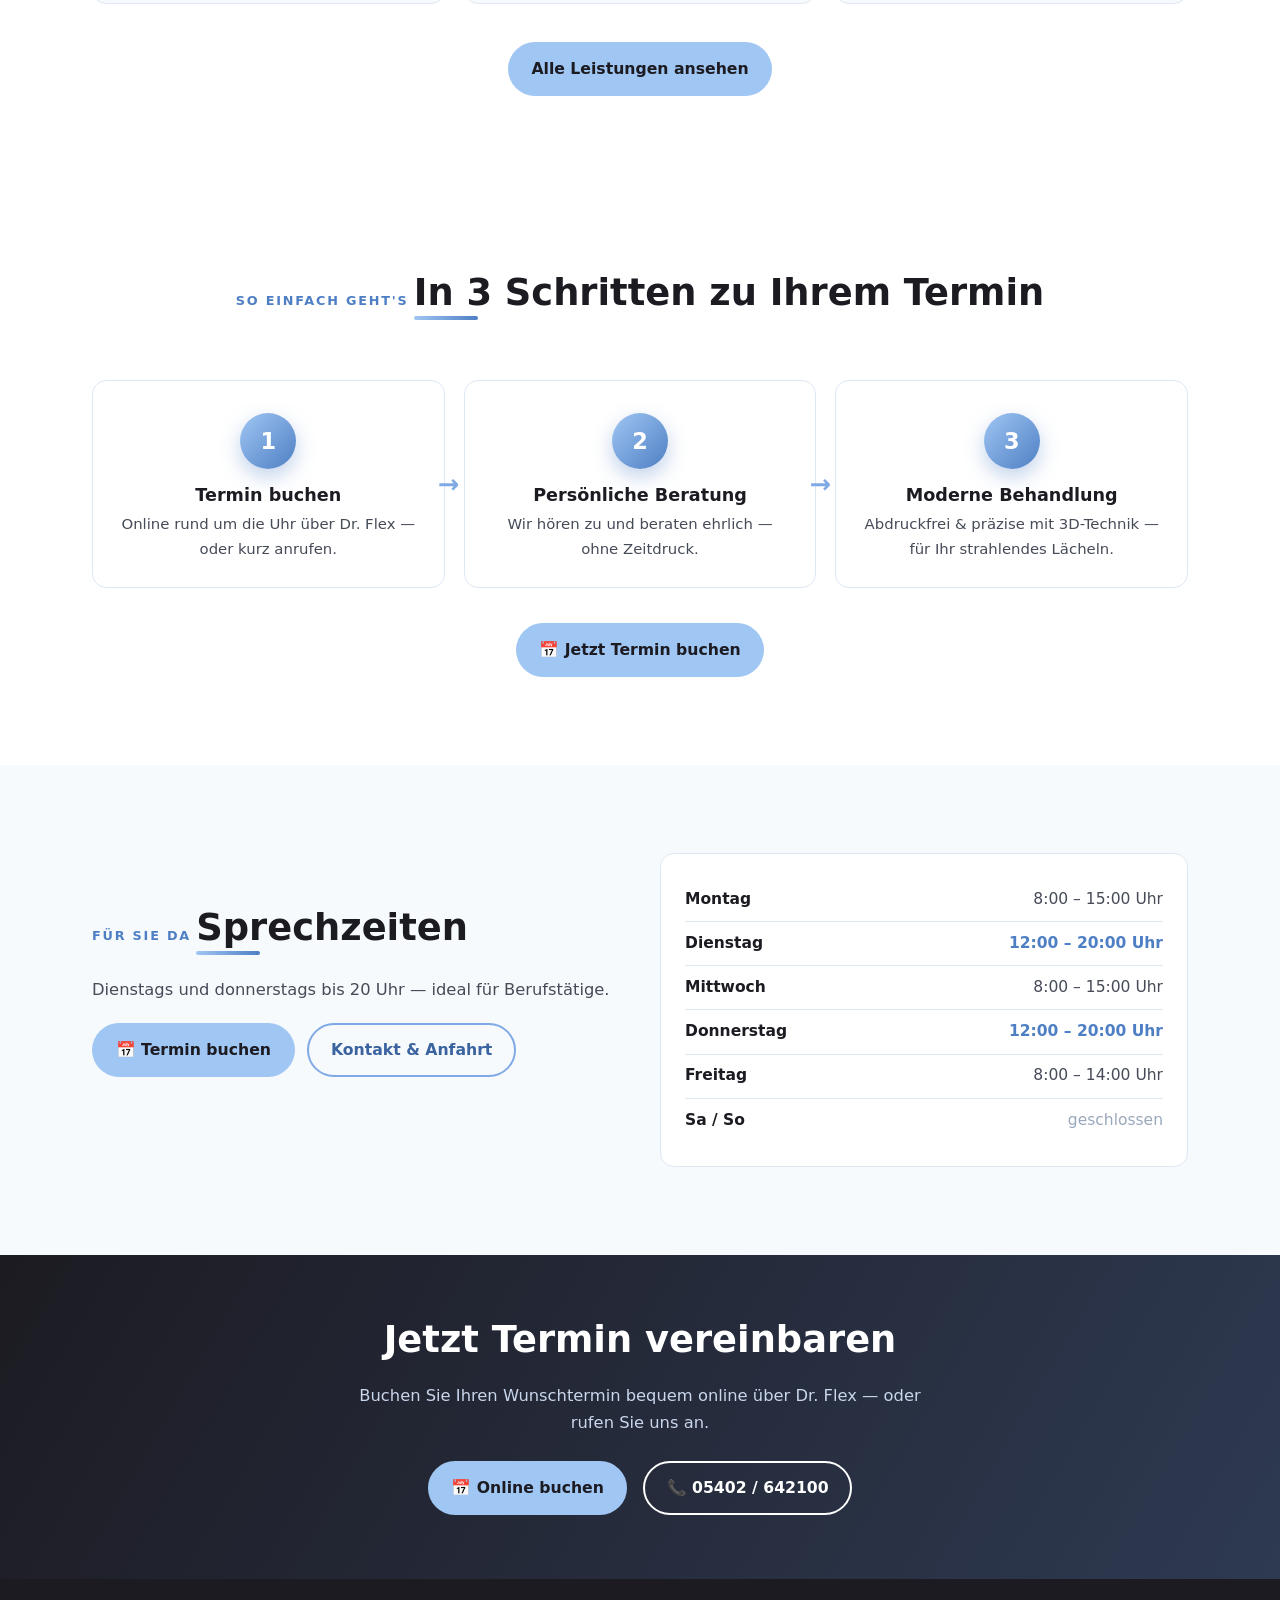
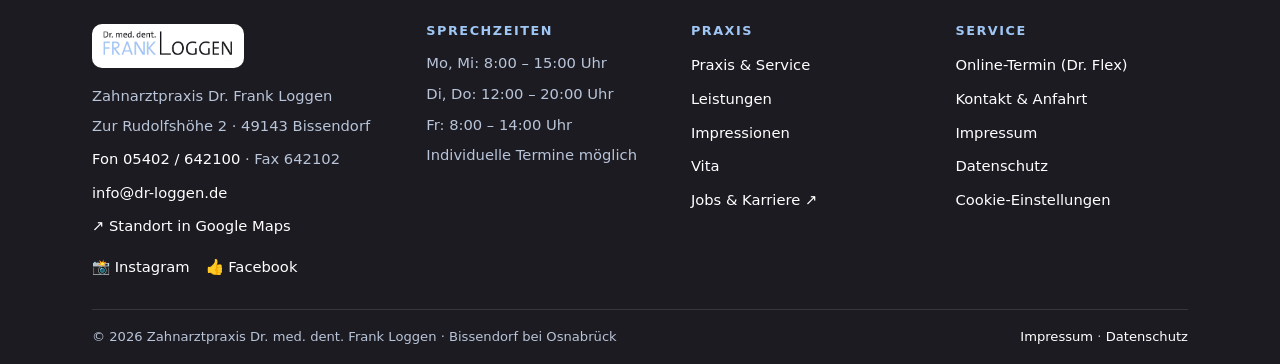
==== commit 649f6379: "v24" ====
--- a/index.html
+++ b/index.html
@@ -8,10 +8,10 @@
 <meta name="theme-color" content="#A0C6F3">
 <link rel="icon" href="img/logo.png" type="image/png">
 <link rel="apple-touch-icon" href="img/logo.png">
-<link rel="stylesheet" href="css/style.css?v=27">
+<link rel="stylesheet" href="css/style.css?v=29">
 <!-- Externe Dienste (Google Fonts, Dr. Flex) werden erst nach
      Cookie-Einwilligung über js/main.js geladen -->
-<script src="js/main.js?v=27" defer></script>
+<script src="js/main.js?v=29" defer></script>
 </head>
 <body>
 <a class="skip" href="#main">Zum Inhalt springen</a>
@@ -137,9 +137,14 @@
 </section>
 
 
-<section class="fotostreifen" aria-label="Einblicke in die Praxis">
-  <div class="fs-track"><div class="fs-item gal"><img src="https://www.dr-loggen.de/img/praxis-loggen-01.jpg" alt="Empfang" loading="lazy"  onerror="this.onerror=null;this.src='img/praxis-loggen-01.jpg'"><div class="gal-cap">Empfang</div></div><div class="fs-item gal"><img src="https://www.dr-loggen.de/img/praxis-loggen-behandlung-01.jpg" alt="Behandlungsraum" loading="lazy"  onerror="this.onerror=null;this.src='img/praxis-loggen-behandlung-01.jpg'"><div class="gal-cap">Behandlungsraum</div></div><div class="fs-item gal"><img src="https://www.dr-loggen.de/img/praxis-loggen-behandlung-03c.jpg" alt="3D-Intraoralscan" loading="lazy"  onerror="this.onerror=null;this.src='img/praxis-loggen-behandlung-03c.jpg'"><div class="gal-cap">3D-Intraoralscan</div></div><div class="fs-item gal"><img src="https://www.dr-loggen.de/img/praxis-loggen-02.jpg" alt="Wartebereich" loading="lazy"  onerror="this.onerror=null;this.src='img/praxis-loggen-02.jpg'"><div class="gal-cap">Wartebereich</div></div><div class="fs-item gal"><img src="https://www.dr-loggen.de/img/praxis-loggen-behandlung-02a.jpg" alt="Moderne Behandlung" loading="lazy"  onerror="this.onerror=null;this.src='img/praxis-loggen-behandlung-02a.jpg'"><div class="gal-cap">Moderne Behandlung</div></div><div class="fs-item gal"><img src="https://www.dr-loggen.de/img/praxis-loggen-behandlung-03b.jpg" alt="Kunst in der Praxis" loading="lazy"  onerror="this.onerror=null;this.src='img/praxis-loggen-behandlung-03b.jpg'"><div class="gal-cap">Kunst in der Praxis</div></div><div class="fs-item gal"><img src="https://www.dr-loggen.de/img/praxis-loggen-behandlung-02b.jpg" alt="Ausstattung" loading="lazy"  onerror="this.onerror=null;this.src='img/praxis-loggen-behandlung-02b.jpg'"><div class="gal-cap">Ausstattung</div></div><div class="fs-item gal"><img src="https://www.dr-loggen.de/img/praxis-loggen-haus-01.jpg" alt="Unsere Praxis" loading="lazy"  onerror="this.onerror=null;this.src='img/praxis-loggen-haus-01.jpg'"><div class="gal-cap">Unsere Praxis</div></div><div class="fs-item gal"><img src="https://www.dr-loggen.de/img/praxis-loggen-01.jpg" alt="Empfang" loading="lazy"  onerror="this.onerror=null;this.src='img/praxis-loggen-01.jpg'"><div class="gal-cap">Empfang</div></div><div class="fs-item gal"><img src="https://www.dr-loggen.de/img/praxis-loggen-behandlung-01.jpg" alt="Behandlungsraum" loading="lazy"  onerror="this.onerror=null;this.src='img/praxis-loggen-behandlung-01.jpg'"><div class="gal-cap">Behandlungsraum</div></div><div class="fs-item gal"><img src="https://www.dr-loggen.de/img/praxis-loggen-behandlung-03c.jpg" alt="3D-Intraoralscan" loading="lazy"  onerror="this.onerror=null;this.src='img/praxis-loggen-behandlung-03c.jpg'"><div class="gal-cap">3D-Intraoralscan</div></div><div class="fs-item gal"><img src="https://www.dr-loggen.de/img/praxis-loggen-02.jpg" alt="Wartebereich" loading="lazy"  onerror="this.onerror=null;this.src='img/praxis-loggen-02.jpg'"><div class="gal-cap">Wartebereich</div></div><div class="fs-item gal"><img src="https://www.dr-loggen.de/img/praxis-loggen-behandlung-02a.jpg" alt="Moderne Behandlung" loading="lazy"  onerror="this.onerror=null;this.src='img/praxis-loggen-behandlung-02a.jpg'"><div class="gal-cap">Moderne Behandlung</div></div><div class="fs-item gal"><img src="https://www.dr-loggen.de/img/praxis-loggen-behandlung-03b.jpg" alt="Kunst in der Praxis" loading="lazy"  onerror="this.onerror=null;this.src='img/praxis-loggen-behandlung-03b.jpg'"><div class="gal-cap">Kunst in der Praxis</div></div><div class="fs-item gal"><img src="https://www.dr-loggen.de/img/praxis-loggen-behandlung-02b.jpg" alt="Ausstattung" loading="lazy"  onerror="this.onerror=null;this.src='img/praxis-loggen-behandlung-02b.jpg'"><div class="gal-cap">Ausstattung</div></div><div class="fs-item gal"><img src="https://www.dr-loggen.de/img/praxis-loggen-haus-01.jpg" alt="Unsere Praxis" loading="lazy"  onerror="this.onerror=null;this.src='img/praxis-loggen-haus-01.jpg'"><div class="gal-cap">Unsere Praxis</div></div></div>
-</section>
+<!-- Bildband: Einblicke statt Text -->
+<section class="fotoband" aria-label="Einblicke in die Praxis">
+  <a class="fb-item" href="impressionen.html"><img src="https://www.dr-loggen.de/img/praxis-loggen-01.jpg" alt="Empfang" loading="lazy"  onerror="this.onerror=null;this.src='img/praxis-loggen-01.jpg'"><span>Empfang</span></a>
+  <a class="fb-item" href="impressionen.html"><img src="https://www.dr-loggen.de/img/praxis-loggen-behandlung-01.jpg" alt="Behandlungsraum" loading="lazy"  onerror="this.onerror=null;this.src='img/praxis-loggen-behandlung-01.jpg'"><span>Behandlung</span></a>
+  <a class="fb-item" href="impressionen.html"><img src="https://www.dr-loggen.de/img/praxis-loggen-behandlung-02a.jpg" alt="Moderne Behandlung" loading="lazy"  onerror="this.onerror=null;this.src='img/praxis-loggen-behandlung-02a.jpg'"><span>Moderne Technik</span></a>
+  <a class="fb-item" href="impressionen.html"><img src="https://www.dr-loggen.de/img/praxis-loggen-behandlung-03c.jpg" alt="3D-Intraoralscan" loading="lazy"  onerror="this.onerror=null;this.src='img/praxis-loggen-behandlung-03c.jpg'"><span>3D-Intraoralscan</span></a>
+</section>
+
 
 <section class="section">
   <div class="container">
--- a/css/style.css
+++ b/css/style.css
@@ -531,35 +531,35 @@
 
 
 /* ============================================================
-   FOTOSTREIFEN — durchlaufendes Bildband mit weichen Kanten
+   FOTOSTREIFEN (Impressionen) — nahtlose Aneinanderreihung wie ein
+   Panorama-Band, ohne Kästen, mit weichen Kanten
    ============================================================ */
-.fotostreifen{position:relative;overflow:hidden;background:#fff;padding:.9rem 0}
-/* Weiche Ausblendung links & rechts (wie im Beispiel) */
-.fotostreifen::before,.fotostreifen::after{content:"";position:absolute;top:0;bottom:0;width:clamp(60px,10vw,160px);
+.fotostreifen{position:relative;overflow:hidden;background:#fff;padding:0}
+.fotostreifen::before,.fotostreifen::after{content:"";position:absolute;top:0;bottom:0;width:clamp(50px,9vw,150px);
   z-index:2;pointer-events:none}
 .fotostreifen::before{left:0;background:linear-gradient(90deg,#fff,rgba(255,255,255,0))}
 .fotostreifen::after{right:0;background:linear-gradient(270deg,#fff,rgba(255,255,255,0))}
-.fs-track{display:flex;gap:.9rem;width:max-content;animation:fsScroll 46s linear infinite;will-change:transform}
+.fs-track{display:flex;gap:0;width:max-content;animation:fsScroll 52s linear infinite;will-change:transform}
 .fotostreifen:hover .fs-track{animation-play-state:paused}
-.fs-item{position:relative;flex:0 0 auto;width:clamp(220px,26vw,360px);aspect-ratio:4/3;
-  border-radius:14px;overflow:hidden;background:var(--sky-l);cursor:pointer;
-  box-shadow:0 8px 24px rgba(28,27,34,.10);transition:transform .3s}
-.fs-item:hover{transform:translateY(-4px)}
-.fs-item img{width:100%;height:100%;object-fit:cover;display:block;transition:transform .5s}
-.fs-item:hover img{transform:scale(1.05)}
-.fs-item .gal-cap{font-size:.82rem}
+/* Kacheln ohne Rand, Rundung, Schatten oder Abstand: bündig aneinander */
+.fs-item{position:relative;flex:0 0 auto;width:clamp(240px,28vw,420px);height:clamp(200px,26vw,340px);
+  border-radius:0;overflow:hidden;background:var(--sky-l);cursor:pointer;box-shadow:none}
+.fs-item:hover{transform:none}
+.fs-item img{width:100%;height:100%;object-fit:cover;display:block;transition:transform .5s,filter .3s}
+.fs-item:hover img{transform:scale(1.04);filter:brightness(1.05)}
+/* Beschriftung erst beim Überfahren einblenden — hält das Band ruhig */
+.fs-item .gal-cap{font-size:.82rem;opacity:0;transition:opacity .3s}
+.fs-item:hover .gal-cap{opacity:1}
+.input-touch .fs-item .gal-cap{opacity:1}
 @keyframes fsScroll{from{transform:translateX(0)}to{transform:translateX(-50%)}}
-/* Übergang: Streifen fließt in den nächsten Abschnitt */
 .fs-follow{padding-top:clamp(2rem,5vw,3.5rem)}
-/* Nach dem Seitenkopf: Streifen leicht überlappend für nahtloseren Übergang */
-.ph + .fotostreifen{margin-top:-1.4rem;padding-top:2.2rem;
-  background:linear-gradient(180deg,#fff 0%,#fff 100%);border-radius:28px 28px 0 0}
+/* Nahtlos an den Seitenkopf anschließen — keine Lücke, keine Rundung */
+.ph + .fotostreifen{margin-top:0;padding-top:0;border-radius:0}
 @media (max-width:640px){
-  .fs-item{width:min(70vw,260px)}
-  .fs-track{animation-duration:38s}
-  .ph + .fotostreifen{border-radius:20px 20px 0 0}
+  .fs-item{width:min(72vw,270px);height:200px}
+  .fs-track{animation-duration:40s}
 }
 @media (prefers-reduced-motion:reduce){
-  .fs-track{animation:none;flex-wrap:wrap;width:auto;justify-content:center;padding:0 1rem}
+  .fs-track{animation:none;flex-wrap:wrap;width:auto;justify-content:center}
   .fs-track .fs-item:nth-child(n+9){display:none}
 }
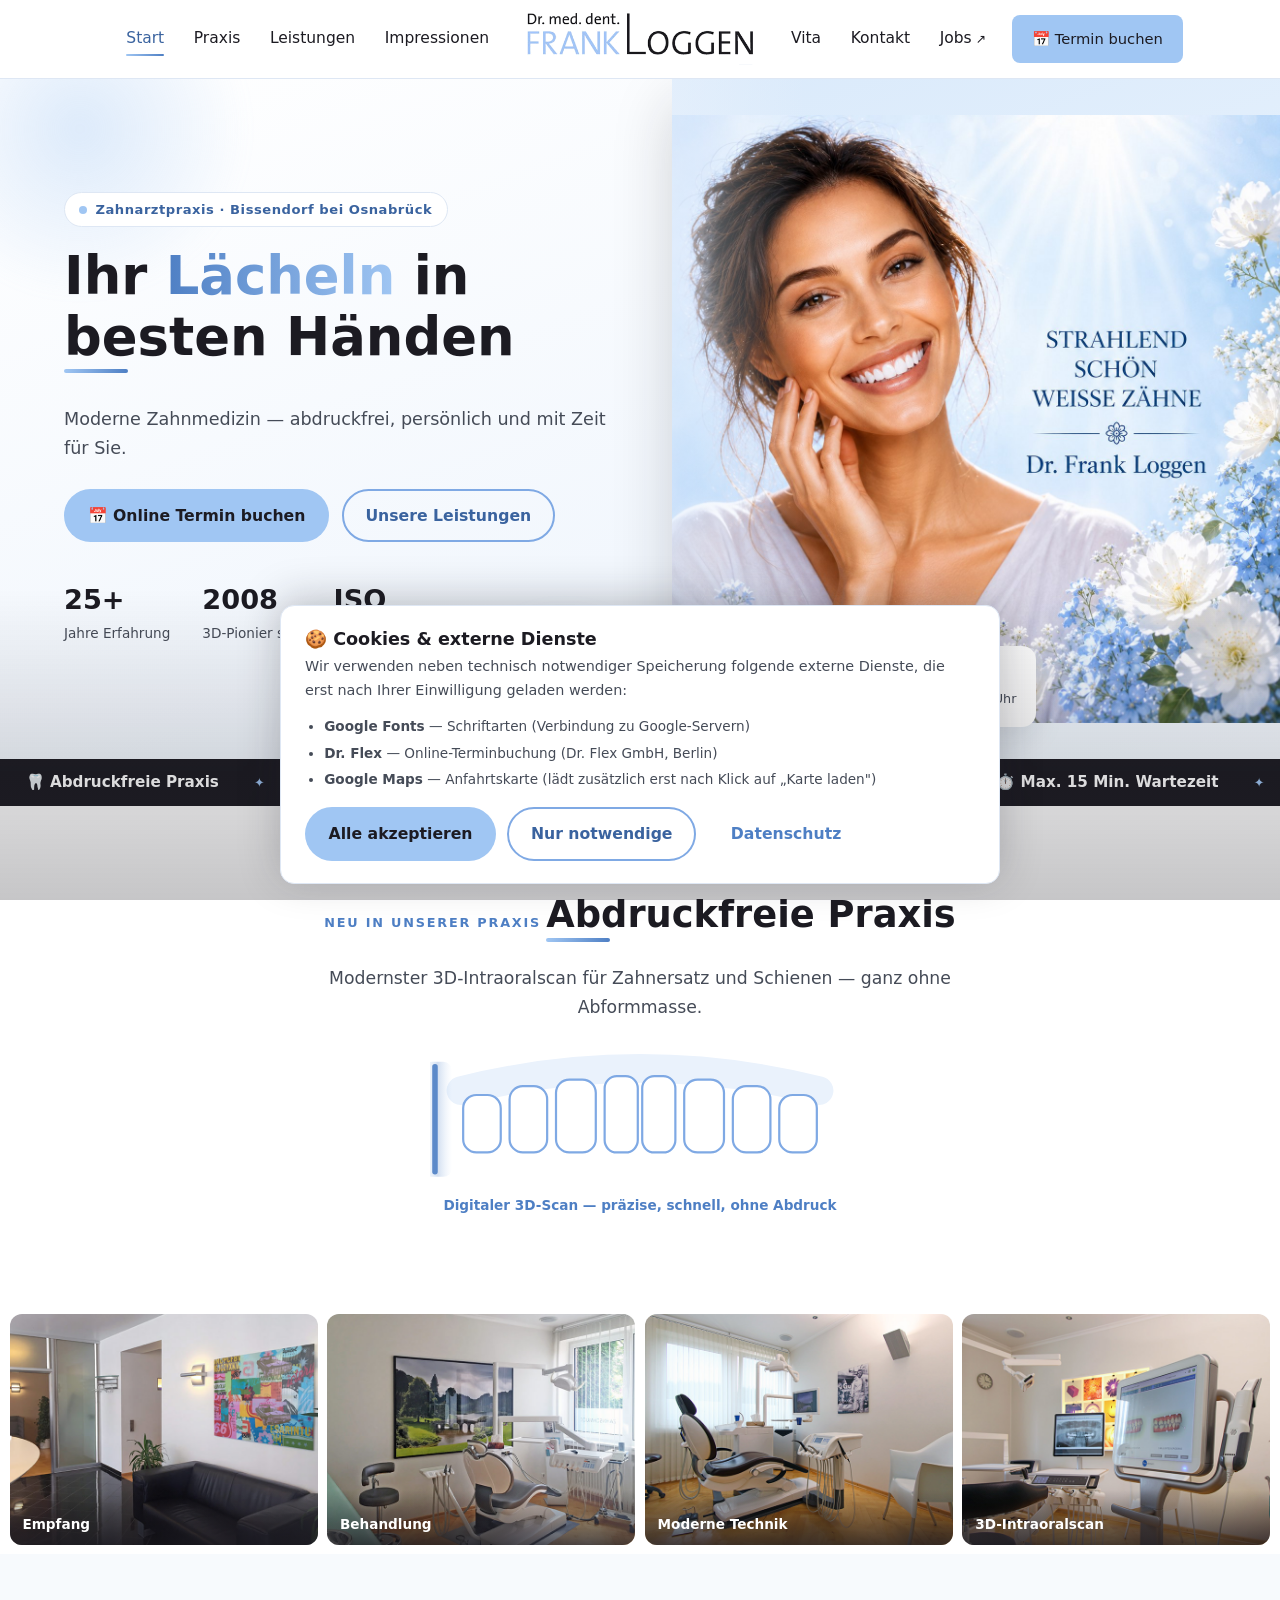
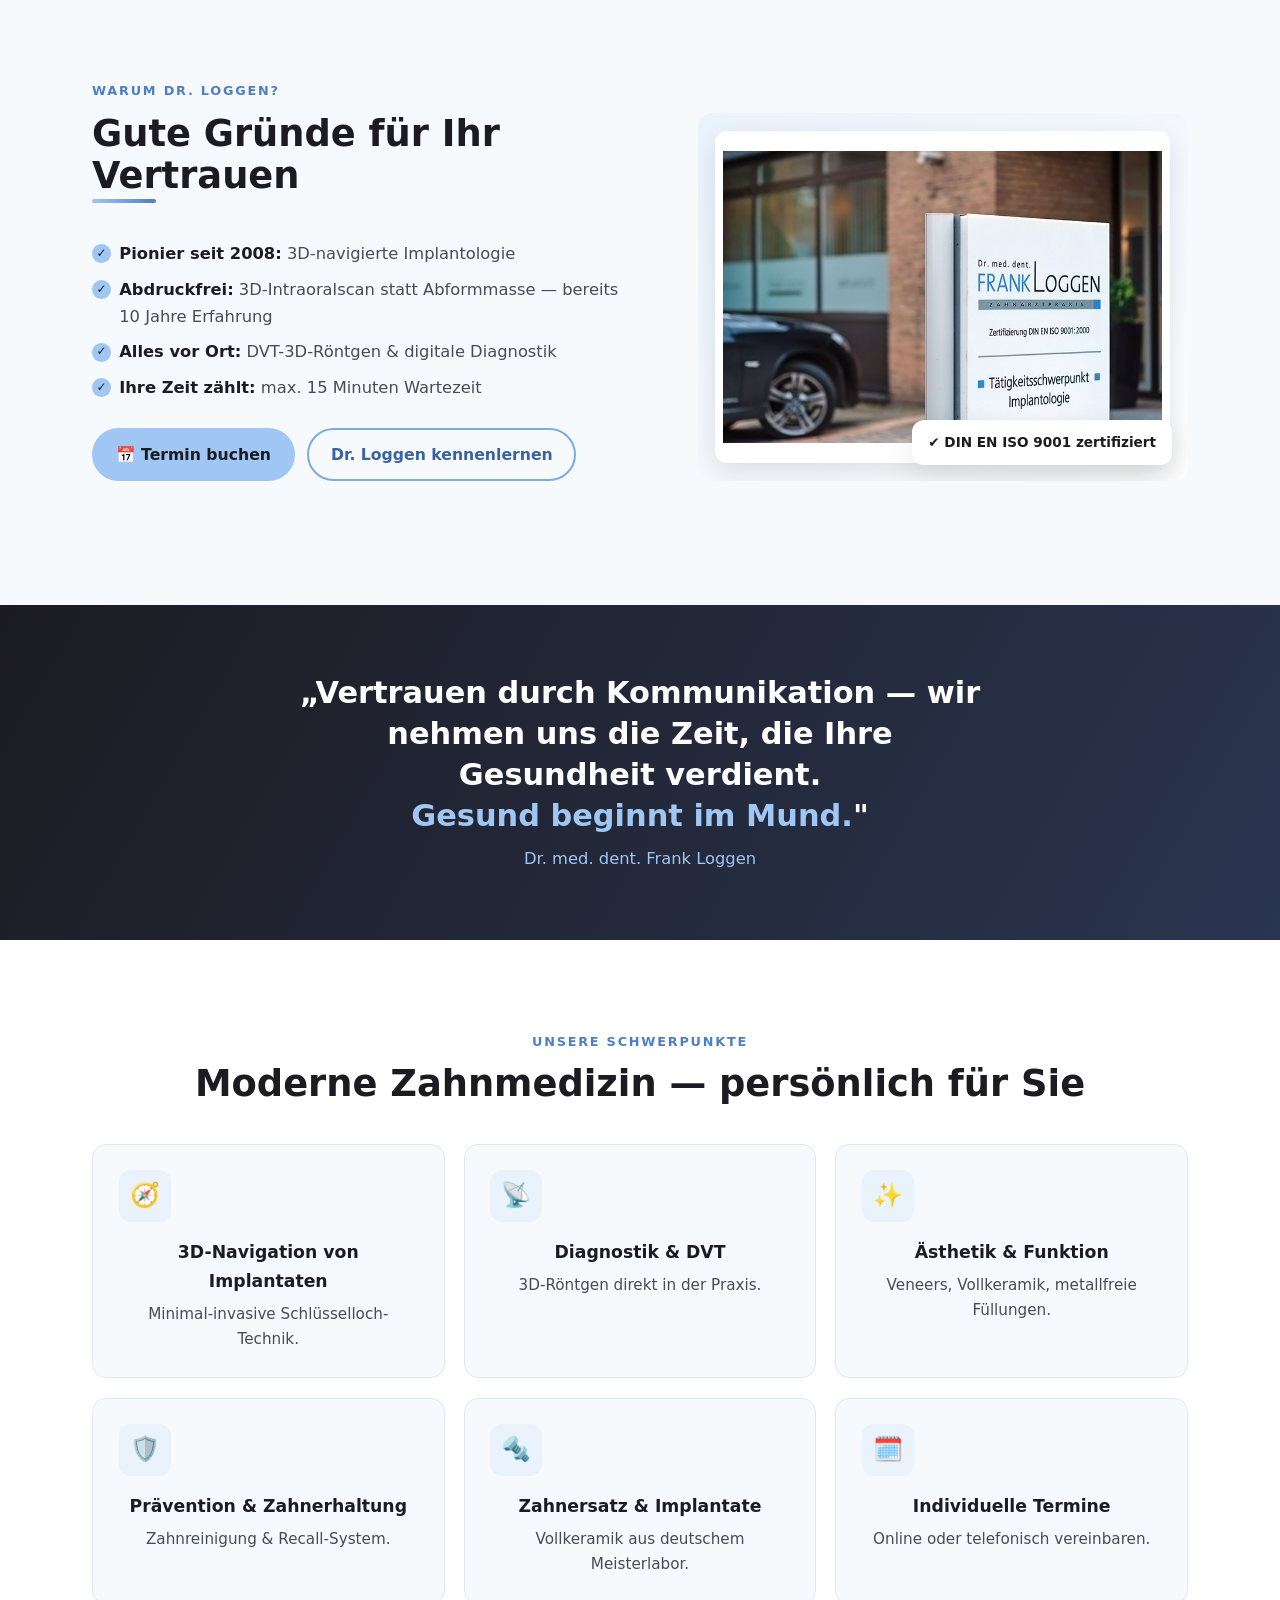
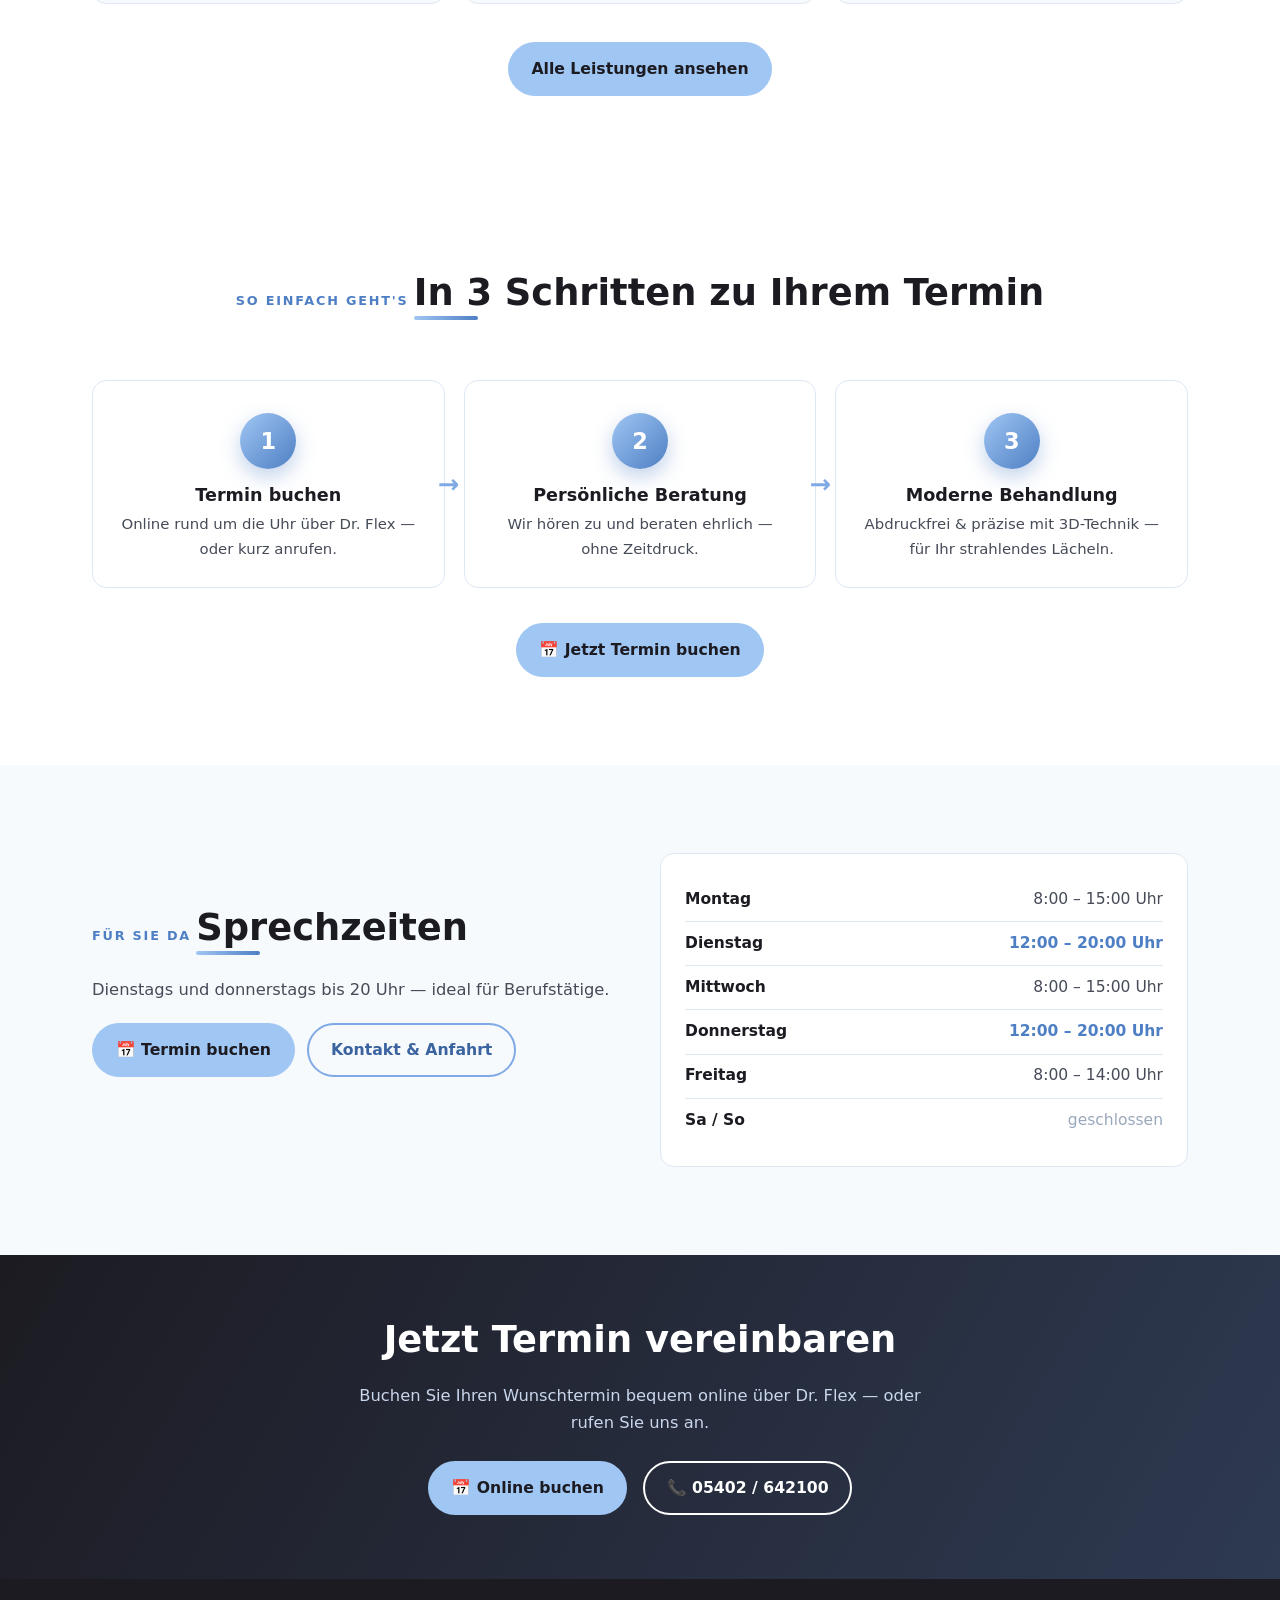
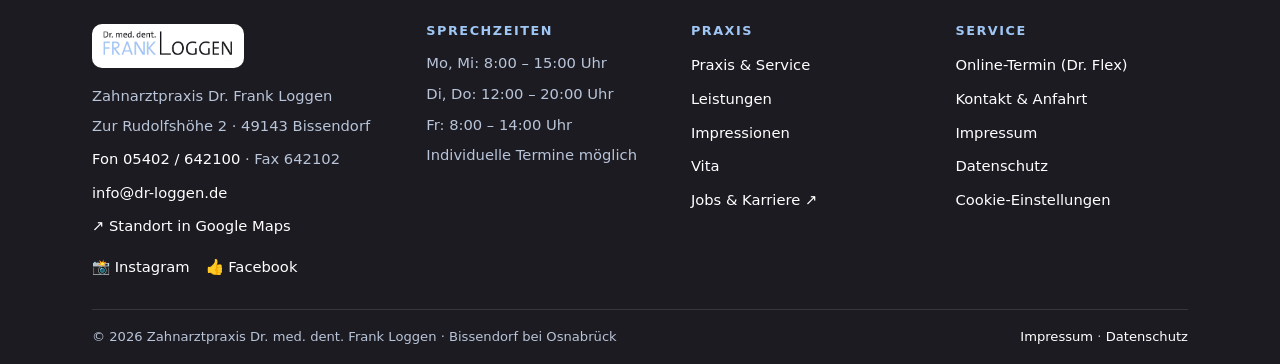
==== commit 4edcc051: "v25" ====
--- a/index.html
+++ b/index.html
@@ -8,10 +8,10 @@
 <meta name="theme-color" content="#A0C6F3">
 <link rel="icon" href="img/logo.png" type="image/png">
 <link rel="apple-touch-icon" href="img/logo.png">
-<link rel="stylesheet" href="css/style.css?v=29">
+<link rel="stylesheet" href="css/style.css?v=34">
 <!-- Externe Dienste (Google Fonts, Dr. Flex) werden erst nach
      Cookie-Einwilligung über js/main.js geladen -->
-<script src="js/main.js?v=29" defer></script>
+<script src="js/main.js?v=34" defer></script>
 </head>
 <body>
 <a class="skip" href="#main">Zum Inhalt springen</a>
@@ -76,7 +76,7 @@
     <img src="img/hero-strahlend3.jpg" alt="Strahlend schön: weiße Zähne — Dr. Frank Loggen"
          fetchpriority="high" width="1600" height="1615"
          style="object-fit:contain;background:linear-gradient(160deg,#DAEAFB,#F4F9FE)"
-         onerror="this.onerror=null;this.src='https://www.dr-loggen.de/img/praxis-loggen-behandlung-02a.jpg'">
+         onerror="this.onerror=null;this.src='img/praxis-loggen-behandlung-02a.jpg'">
     <div class="hero-badge">
       <span class="ico">🕐</span>
       <div><strong>Sprechzeiten</strong><span>Mo Mi 8–15 · Di Do 12–20 · Fr 8–14 Uhr</span></div>
@@ -139,10 +139,10 @@
 
 <!-- Bildband: Einblicke statt Text -->
 <section class="fotoband" aria-label="Einblicke in die Praxis">
-  <a class="fb-item" href="impressionen.html"><img src="https://www.dr-loggen.de/img/praxis-loggen-01.jpg" alt="Empfang" loading="lazy"  onerror="this.onerror=null;this.src='img/praxis-loggen-01.jpg'"><span>Empfang</span></a>
-  <a class="fb-item" href="impressionen.html"><img src="https://www.dr-loggen.de/img/praxis-loggen-behandlung-01.jpg" alt="Behandlungsraum" loading="lazy"  onerror="this.onerror=null;this.src='img/praxis-loggen-behandlung-01.jpg'"><span>Behandlung</span></a>
-  <a class="fb-item" href="impressionen.html"><img src="https://www.dr-loggen.de/img/praxis-loggen-behandlung-02a.jpg" alt="Moderne Behandlung" loading="lazy"  onerror="this.onerror=null;this.src='img/praxis-loggen-behandlung-02a.jpg'"><span>Moderne Technik</span></a>
-  <a class="fb-item" href="impressionen.html"><img src="https://www.dr-loggen.de/img/praxis-loggen-behandlung-03c.jpg" alt="3D-Intraoralscan" loading="lazy"  onerror="this.onerror=null;this.src='img/praxis-loggen-behandlung-03c.jpg'"><span>3D-Intraoralscan</span></a>
+  <a class="fb-item" href="impressionen.html"><img src="img/praxis-loggen-01.jpg" alt="Empfang" loading="lazy" ><span>Empfang</span></a>
+  <a class="fb-item" href="impressionen.html"><img src="img/praxis-loggen-behandlung-01.jpg" alt="Behandlungsraum" loading="lazy" ><span>Behandlung</span></a>
+  <a class="fb-item" href="impressionen.html"><img src="img/praxis-loggen-behandlung-02a.jpg" alt="Moderne Behandlung" loading="lazy" ><span>Moderne Technik</span></a>
+  <a class="fb-item" href="impressionen.html"><img src="img/praxis-loggen-behandlung-03c.jpg" alt="3D-Intraoralscan" loading="lazy" ><span>3D-Intraoralscan</span></a>
 </section>
 
 
@@ -164,7 +164,7 @@
         </div>
       </div>
       <div class="why-img reveal">
-        <img src="https://www.dr-loggen.de/img/praxis-loggen-haus-01.jpg" alt="Zahnarztpraxis Dr. Loggen in Bissendorf" loading="lazy"  onerror="this.onerror=null;this.src='img/praxis-loggen-haus-01.jpg'">
+        <img src="img/praxis-loggen-haus-01.jpg" alt="Zahnarztpraxis Dr. Loggen in Bissendorf" loading="lazy" >
         <div class="why-badge">✔ DIN EN ISO 9001 zertifiziert</div>
       </div>
     </div>
--- a/css/style.css
+++ b/css/style.css
@@ -531,35 +531,42 @@
 
 
 /* ============================================================
-   FOTOSTREIFEN (Impressionen) — nahtlose Aneinanderreihung wie ein
-   Panorama-Band, ohne Kästen, mit weichen Kanten
+   FOTOSTREIFEN (Impressionen) — fortlaufendes Bildband: Bilder bündig
+   aneinander (keine Kästen), volle Breite, bewegt sich endlos
    ============================================================ */
-.fotostreifen{position:relative;overflow:hidden;background:#fff;padding:0}
-.fotostreifen::before,.fotostreifen::after{content:"";position:absolute;top:0;bottom:0;width:clamp(50px,9vw,150px);
+.fotostreifen{position:relative;overflow:hidden;background:#fff;padding:0;width:100%}
+/* nur ganz dezente Randabschattung, damit das Band nicht hart abschneidet */
+.fotostreifen::before,.fotostreifen::after{content:"";position:absolute;top:0;bottom:0;width:36px;
   z-index:2;pointer-events:none}
-.fotostreifen::before{left:0;background:linear-gradient(90deg,#fff,rgba(255,255,255,0))}
-.fotostreifen::after{right:0;background:linear-gradient(270deg,#fff,rgba(255,255,255,0))}
-.fs-track{display:flex;gap:0;width:max-content;animation:fsScroll 52s linear infinite;will-change:transform}
+.fotostreifen::before{left:0;background:linear-gradient(90deg,rgba(255,255,255,.9),rgba(255,255,255,0))}
+.fotostreifen::after{right:0;background:linear-gradient(270deg,rgba(255,255,255,.9),rgba(255,255,255,0))}
+.fs-track{display:flex;gap:0;width:max-content;animation:fsScroll 60s linear infinite;will-change:transform;
+  transform:translate3d(0,0,0)}
 .fotostreifen:hover .fs-track{animation-play-state:paused}
-/* Kacheln ohne Rand, Rundung, Schatten oder Abstand: bündig aneinander */
-.fs-item{position:relative;flex:0 0 auto;width:clamp(240px,28vw,420px);height:clamp(200px,26vw,340px);
-  border-radius:0;overflow:hidden;background:var(--sky-l);cursor:pointer;box-shadow:none}
-.fs-item:hover{transform:none}
-.fs-item img{width:100%;height:100%;object-fit:cover;display:block;transition:transform .5s,filter .3s}
-.fs-item:hover img{transform:scale(1.04);filter:brightness(1.05)}
-/* Beschriftung erst beim Überfahren einblenden — hält das Band ruhig */
+/* Bilder: kein Rand, keine Rundung, kein Schatten, kein Abstand — nahtlos wie ein Panorama */
+.fs-item{position:relative;flex:0 0 auto;width:clamp(260px,32vw,520px);height:clamp(220px,30vw,400px);
+  border-radius:0;overflow:hidden;background:var(--sky-l);cursor:pointer;box-shadow:none;margin:0}
+.fs-item img{width:100%;height:100%;object-fit:cover;display:block;transition:filter .3s}
+.fs-item:hover img{filter:brightness(1.06)}
 .fs-item .gal-cap{font-size:.82rem;opacity:0;transition:opacity .3s}
 .fs-item:hover .gal-cap{opacity:1}
 .input-touch .fs-item .gal-cap{opacity:1}
-@keyframes fsScroll{from{transform:translateX(0)}to{transform:translateX(-50%)}}
+@keyframes fsScroll{from{transform:translate3d(0,0,0)}to{transform:translate3d(-50%,0,0)}}
 .fs-follow{padding-top:clamp(2rem,5vw,3.5rem)}
-/* Nahtlos an den Seitenkopf anschließen — keine Lücke, keine Rundung */
-.ph + .fotostreifen{margin-top:0;padding-top:0;border-radius:0}
+.ph + .fotostreifen{margin-top:0;padding-top:clamp(1.2rem,3vw,2.2rem);border-radius:0}
 @media (max-width:640px){
-  .fs-item{width:min(72vw,270px);height:200px}
-  .fs-track{animation-duration:40s}
+  .fs-item{width:min(80vw,300px);height:210px}
+  .fs-track{animation-duration:44s}
 }
 @media (prefers-reduced-motion:reduce){
   .fs-track{animation:none;flex-wrap:wrap;width:auto;justify-content:center}
   .fs-track .fs-item:nth-child(n+9){display:none}
 }
+
+
+/* Kompakte Zeile direkt unter dem Bildband (Impressionen) — Termin-Band folgt sofort */
+.fs-after{background:#fff;padding:1.1rem 0 1.4rem}
+.fs-after-inner{display:flex;align-items:center;justify-content:center;gap:.7rem;flex-wrap:wrap;
+  font-size:.92rem;color:var(--text);text-align:center}
+.btn-sm{padding:.5rem 1rem;font-size:.88rem}
+@media (max-width:640px){.fs-after-inner{flex-direction:column;gap:.5rem}}
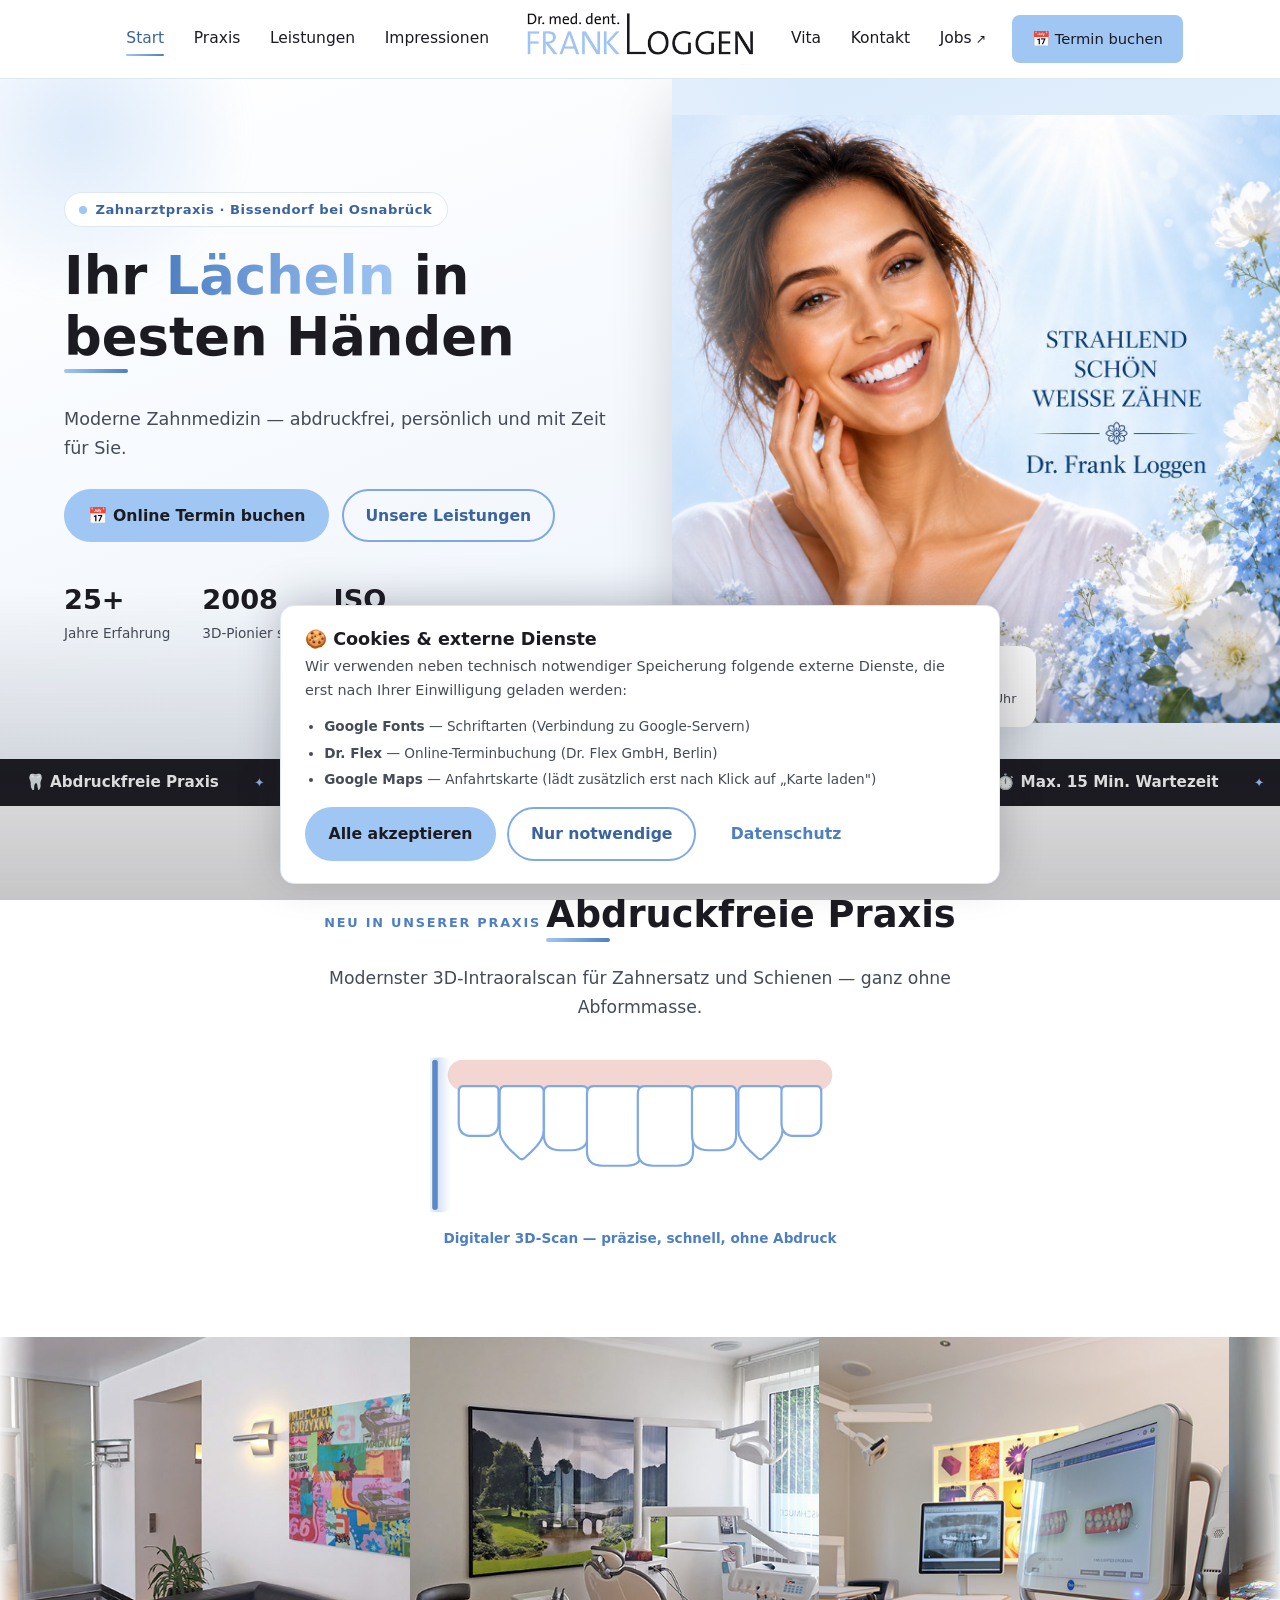
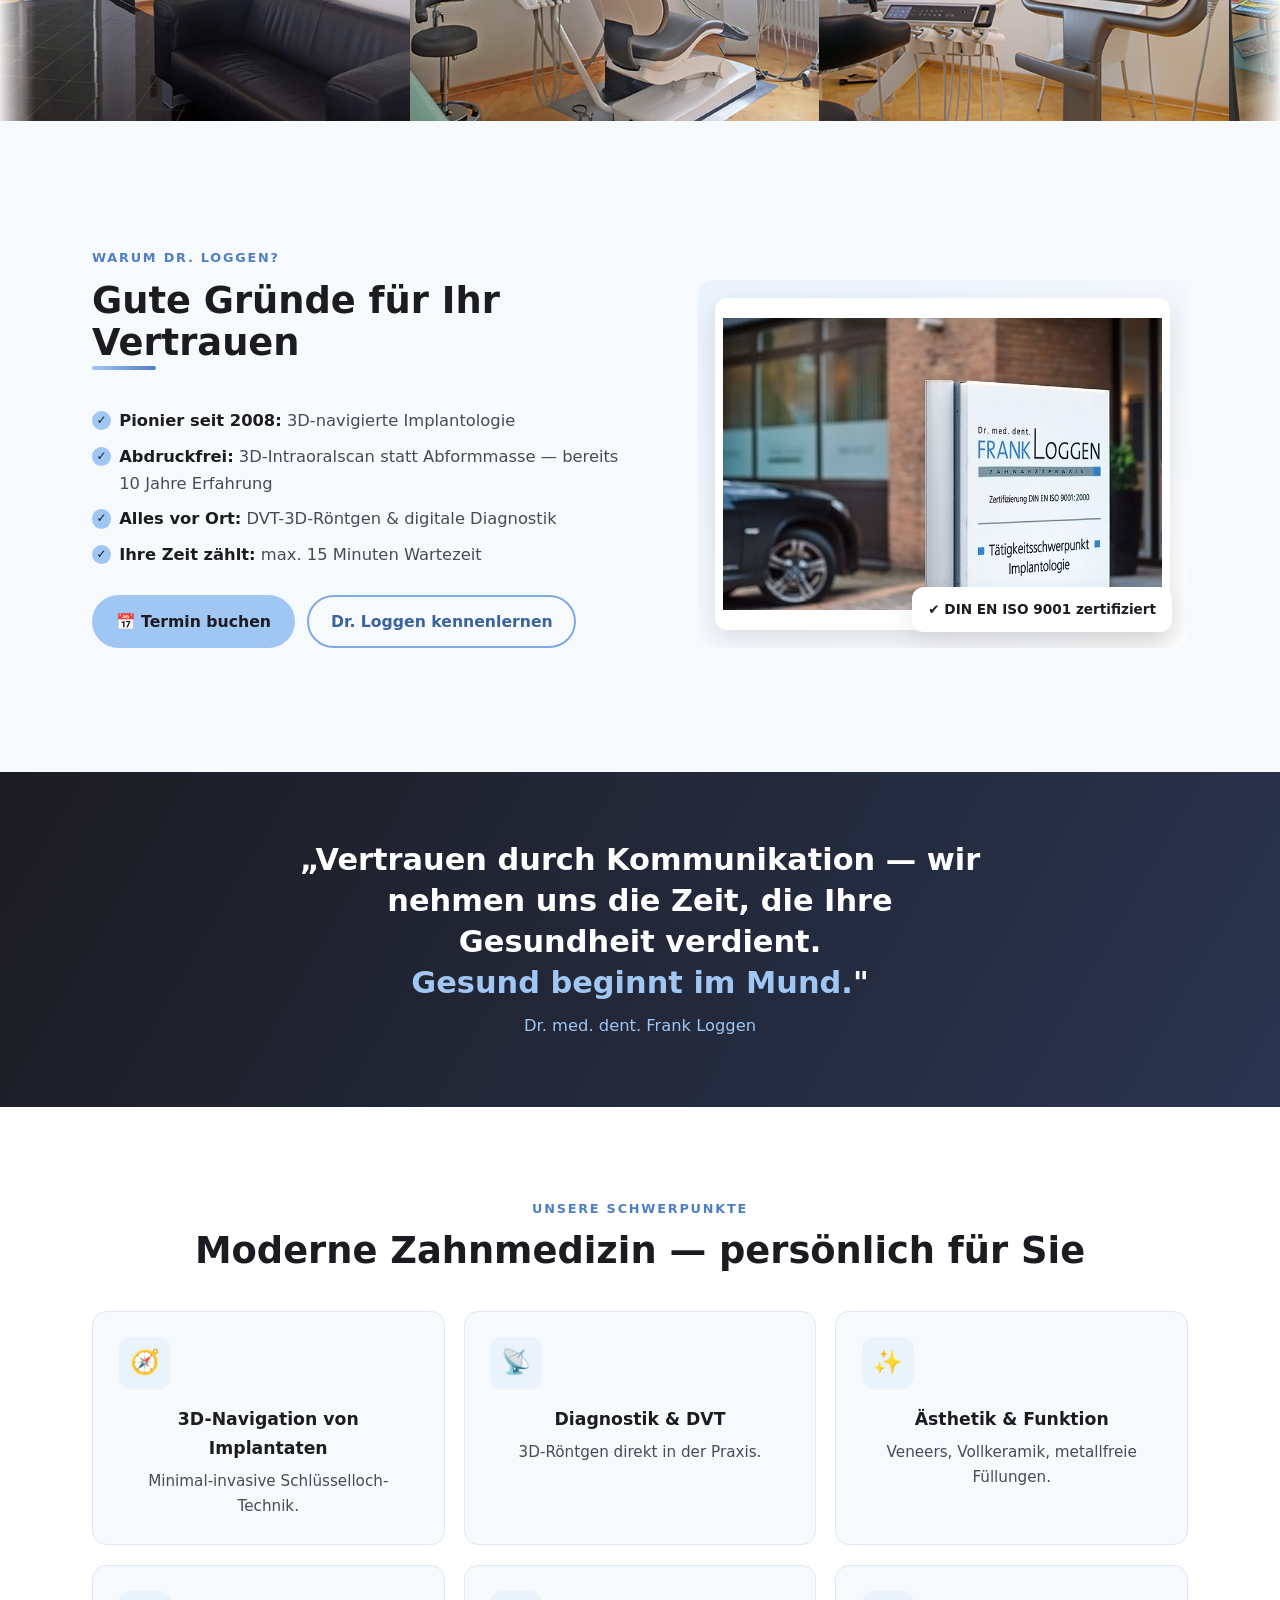
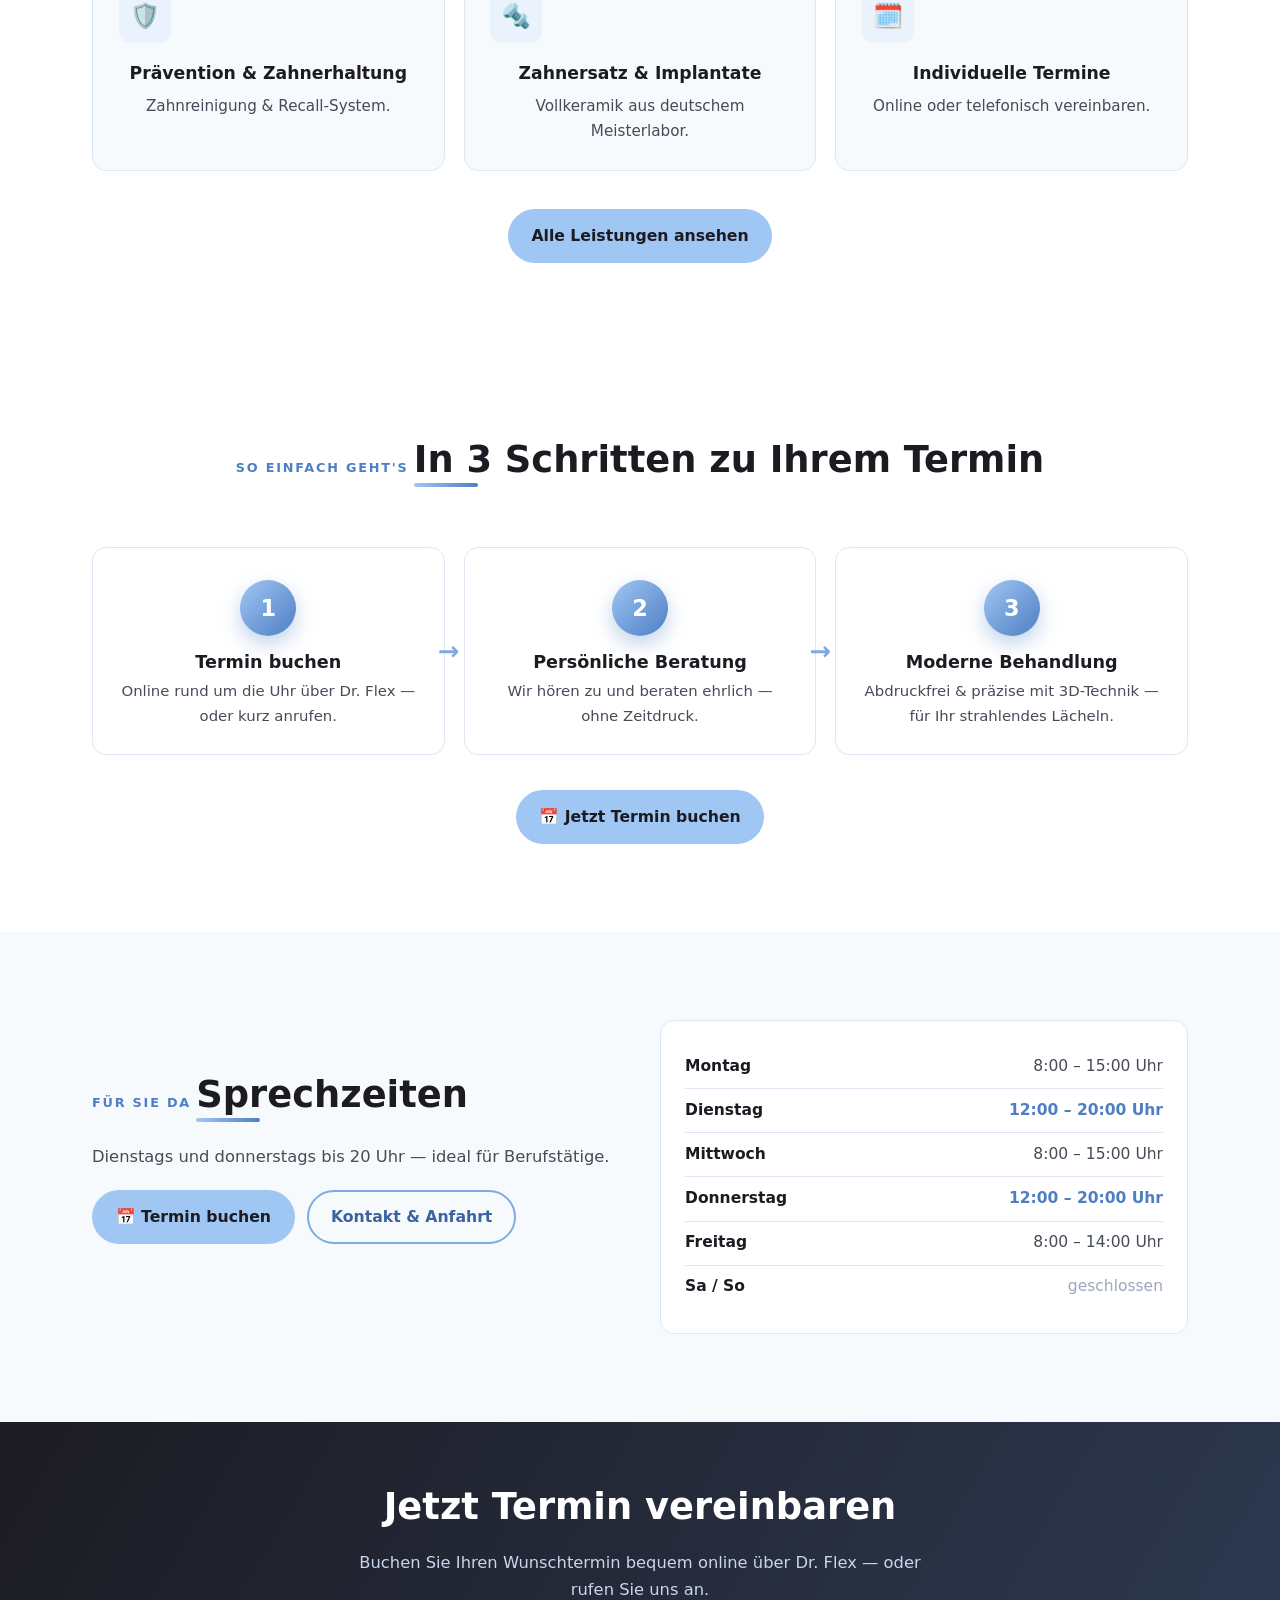
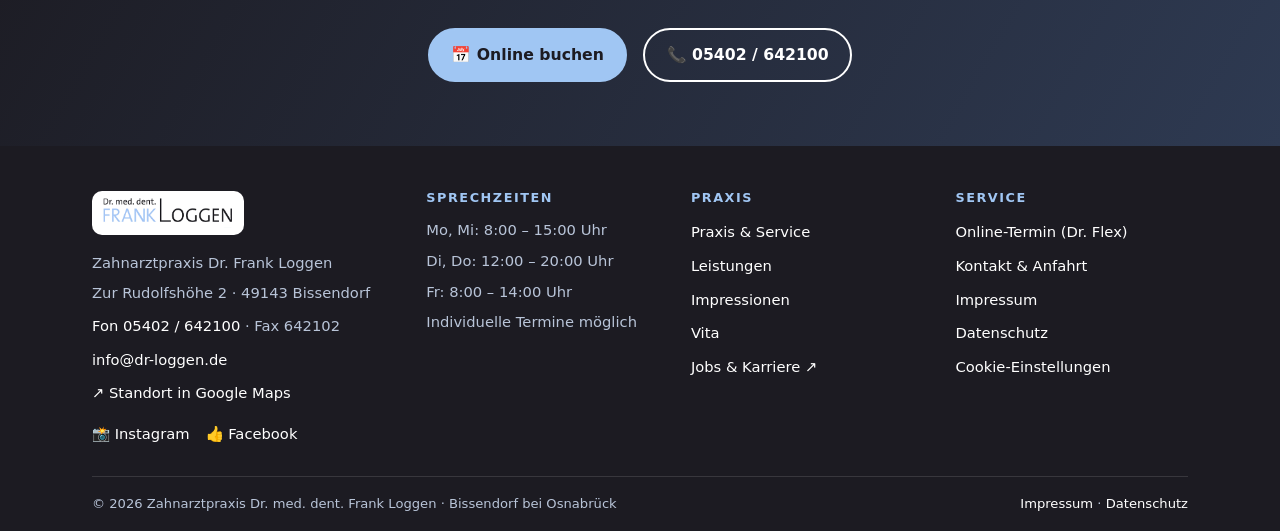
==== commit 23b1fd01: "v.1.1" ====
--- a/index.html
+++ b/index.html
@@ -8,10 +8,10 @@
 <meta name="theme-color" content="#A0C6F3">
 <link rel="icon" href="img/logo.png" type="image/png">
 <link rel="apple-touch-icon" href="img/logo.png">
-<link rel="stylesheet" href="css/style.css?v=34">
+<link rel="stylesheet" href="css/style.css?v=36">
 <!-- Externe Dienste (Google Fonts, Dr. Flex) werden erst nach
      Cookie-Einwilligung über js/main.js geladen -->
-<script src="js/main.js?v=34" defer></script>
+<script src="js/main.js?v=36" defer></script>
 </head>
 <body>
 <a class="skip" href="#main">Zum Inhalt springen</a>
@@ -111,7 +111,7 @@
 
     <!-- Animiertes Gebiss: Zahnbogen mit 3D-Scan-Linie (dekorativ) -->
     <div class="teeth-wrap reveal" aria-hidden="true">
-      <svg class="teeth-anim" viewBox="0 0 380 120" xmlns="http://www.w3.org/2000/svg">
+      <svg class="teeth-anim" viewBox="0 0 380 150" xmlns="http://www.w3.org/2000/svg">
         <defs>
           <linearGradient id="beamGrad" x1="0" y1="0" x2="1" y2="0">
             <stop offset="0" stop-color="#A0C6F3" stop-opacity="0"/>
@@ -119,17 +119,38 @@
             <stop offset="1" stop-color="#A0C6F3" stop-opacity="0"/>
           </linearGradient>
         </defs>
-        <path d="M28 34 Q190 -6 352 34" fill="none" stroke="#EAF2FC" stroke-width="26" stroke-linecap="round"/>
-        <rect class="tooth t1" x="30"  y="38" width="34" height="52" rx="12"/>
-        <rect class="tooth t2" x="72"  y="30" width="34" height="60" rx="12"/>
-        <rect class="tooth t3" x="114" y="24" width="36" height="66" rx="12"/>
-        <rect class="tooth t4" x="158" y="21" width="30" height="69" rx="11"/>
-        <rect class="tooth t5" x="192" y="21" width="30" height="69" rx="11"/>
-        <rect class="tooth t6" x="230" y="24" width="36" height="66" rx="12"/>
-        <rect class="tooth t7" x="274" y="30" width="34" height="60" rx="12"/>
-        <rect class="tooth t8" x="316" y="38" width="34" height="52" rx="12"/>
-        <rect class="beam-glow" x="-6" y="8" width="26" height="104" rx="8" fill="url(#beamGrad)"/>
-        <rect class="beam" x="2" y="10" width="5" height="100" rx="2.5" fill="#4E7FC4"/>
+        <!-- Zahnfleisch (Oberkiefer) mit Girlandenverlauf -->
+        <rect x="16" y="6" width="348" height="28" rx="14" fill="#F3D6D2"/>
+        <ellipse cx="44"  cy="34" rx="18" ry="10" fill="#F3D6D2"/>
+        <ellipse cx="82"  cy="36" rx="21" ry="12" fill="#F3D6D2"/>
+        <ellipse cx="122" cy="38" rx="19" ry="12" fill="#F3D6D2"/>
+        <ellipse cx="165" cy="40" rx="25" ry="14" fill="#F3D6D2"/>
+        <ellipse cx="215" cy="40" rx="25" ry="14" fill="#F3D6D2"/>
+        <ellipse cx="258" cy="38" rx="19" ry="12" fill="#F3D6D2"/>
+        <ellipse cx="298" cy="36" rx="21" ry="12" fill="#F3D6D2"/>
+        <ellipse cx="336" cy="34" rx="18" ry="10" fill="#F3D6D2"/>
+        <!-- Oberkiefer-Front, hängend, korrekte Proportionen:
+             mittlere Schneidezähne am größten, seitliche kleiner,
+             Eckzähne mit Spitze, Prämolaren außen kürzer -->
+        <!-- Prämolar links (t1) -->
+        <path class="tooth t1" d="M30 30 h28 q4 0 4 5 v28 q0 12 -12 12 h-12 q-12 0 -12 -12 v-28 q0 -5 4 -5 z"/>
+        <!-- Eckzahn links (t2) -->
+        <path class="tooth t2" d="M66 30 h32 q5 0 5 6 v34 q0 9 -11 19 l-6.5 6 q-2.5 2.3 -5 0 l-6.5 -6 q-11 -10 -11 -19 v-34 q0 -6 5 -6 z"/>
+        <!-- Seitlicher Schneidezahn links (t3) -->
+        <path class="tooth t3" d="M108 30 h30 q5 0 5 6 v38 q0 14 -15 14 h-10 q-15 0 -15 -14 v-38 q0 -6 5 -6 z"/>
+        <!-- Mittlerer Schneidezahn links (t4) -->
+        <path class="tooth t4" d="M148 30 h38 q6 0 6 7 v52 q0 13 -14 13 h-22 q-14 0 -14 -13 v-52 q0 -7 6 -7 z"/>
+        <!-- Mittlerer Schneidezahn rechts (t5) -->
+        <path class="tooth t5" d="M194 30 h38 q6 0 6 7 v52 q0 13 -14 13 h-22 q-14 0 -14 -13 v-52 q0 -7 6 -7 z"/>
+        <!-- Seitlicher Schneidezahn rechts (t6) -->
+        <path class="tooth t6" d="M242 30 h30 q5 0 5 6 v38 q0 14 -15 14 h-10 q-15 0 -15 -14 v-38 q0 -6 5 -6 z"/>
+        <!-- Eckzahn rechts (t7) -->
+        <path class="tooth t7" d="M282 30 h32 q5 0 5 6 v34 q0 9 -11 19 l-6.5 6 q-2.5 2.3 -5 0 l-6.5 -6 q-11 -10 -11 -19 v-34 q0 -6 5 -6 z"/>
+        <!-- Prämolar rechts (t8) -->
+        <path class="tooth t8" d="M322 30 h28 q4 0 4 5 v28 q0 12 -12 12 h-12 q-12 0 -12 -12 v-28 q0 -5 4 -5 z"/>
+        <!-- 3D-Scan-Linie -->
+        <rect class="beam-glow" x="-6" y="4" width="26" height="140" rx="8" fill="url(#beamGrad)"/>
+        <rect class="beam" x="2" y="6" width="5" height="136" rx="2.5" fill="#4E7FC4"/>
       </svg>
       <div class="teeth-caption">Digitaler 3D-Scan — präzise, schnell, ohne Abdruck</div>
     </div>
@@ -137,12 +158,9 @@
 </section>
 
 
-<!-- Bildband: Einblicke statt Text -->
-<section class="fotoband" aria-label="Einblicke in die Praxis">
-  <a class="fb-item" href="impressionen.html"><img src="img/praxis-loggen-01.jpg" alt="Empfang" loading="lazy" ><span>Empfang</span></a>
-  <a class="fb-item" href="impressionen.html"><img src="img/praxis-loggen-behandlung-01.jpg" alt="Behandlungsraum" loading="lazy" ><span>Behandlung</span></a>
-  <a class="fb-item" href="impressionen.html"><img src="img/praxis-loggen-behandlung-02a.jpg" alt="Moderne Behandlung" loading="lazy" ><span>Moderne Technik</span></a>
-  <a class="fb-item" href="impressionen.html"><img src="img/praxis-loggen-behandlung-03c.jpg" alt="3D-Intraoralscan" loading="lazy" ><span>3D-Intraoralscan</span></a>
+
+<section class="fotostreifen" aria-label="Einblicke in die Praxis">
+  <div class="fs-track"><div class="fs-item gal"><img src="img/praxis-loggen-01.jpg" alt="Empfang" loading="lazy" ><div class="gal-cap">Empfang</div></div><div class="fs-item gal"><img src="img/praxis-loggen-behandlung-01.jpg" alt="Behandlungsraum" loading="lazy" ><div class="gal-cap">Behandlungsraum</div></div><div class="fs-item gal"><img src="img/praxis-loggen-behandlung-03c.jpg" alt="3D-Intraoralscan" loading="lazy" ><div class="gal-cap">3D-Intraoralscan</div></div><div class="fs-item gal"><img src="img/praxis-loggen-02.jpg" alt="Wartebereich" loading="lazy" ><div class="gal-cap">Wartebereich</div></div><div class="fs-item gal"><img src="img/praxis-loggen-behandlung-02a.jpg" alt="Moderne Behandlung" loading="lazy" ><div class="gal-cap">Moderne Behandlung</div></div><div class="fs-item gal"><img src="img/praxis-loggen-behandlung-03b.jpg" alt="Kunst in der Praxis" loading="lazy" ><div class="gal-cap">Kunst in der Praxis</div></div><div class="fs-item gal"><img src="img/praxis-loggen-behandlung-02b.jpg" alt="Ausstattung" loading="lazy" ><div class="gal-cap">Ausstattung</div></div><div class="fs-item gal"><img src="img/praxis-loggen-haus-01.jpg" alt="Unsere Praxis" loading="lazy" ><div class="gal-cap">Unsere Praxis</div></div><div class="fs-item gal"><img src="img/praxis-loggen-01.jpg" alt="Empfang" loading="lazy" ><div class="gal-cap">Empfang</div></div><div class="fs-item gal"><img src="img/praxis-loggen-behandlung-01.jpg" alt="Behandlungsraum" loading="lazy" ><div class="gal-cap">Behandlungsraum</div></div><div class="fs-item gal"><img src="img/praxis-loggen-behandlung-03c.jpg" alt="3D-Intraoralscan" loading="lazy" ><div class="gal-cap">3D-Intraoralscan</div></div><div class="fs-item gal"><img src="img/praxis-loggen-02.jpg" alt="Wartebereich" loading="lazy" ><div class="gal-cap">Wartebereich</div></div><div class="fs-item gal"><img src="img/praxis-loggen-behandlung-02a.jpg" alt="Moderne Behandlung" loading="lazy" ><div class="gal-cap">Moderne Behandlung</div></div><div class="fs-item gal"><img src="img/praxis-loggen-behandlung-03b.jpg" alt="Kunst in der Praxis" loading="lazy" ><div class="gal-cap">Kunst in der Praxis</div></div><div class="fs-item gal"><img src="img/praxis-loggen-behandlung-02b.jpg" alt="Ausstattung" loading="lazy" ><div class="gal-cap">Ausstattung</div></div><div class="fs-item gal"><img src="img/praxis-loggen-haus-01.jpg" alt="Unsere Praxis" loading="lazy" ><div class="gal-cap">Unsere Praxis</div></div></div>
 </section>
 
 
